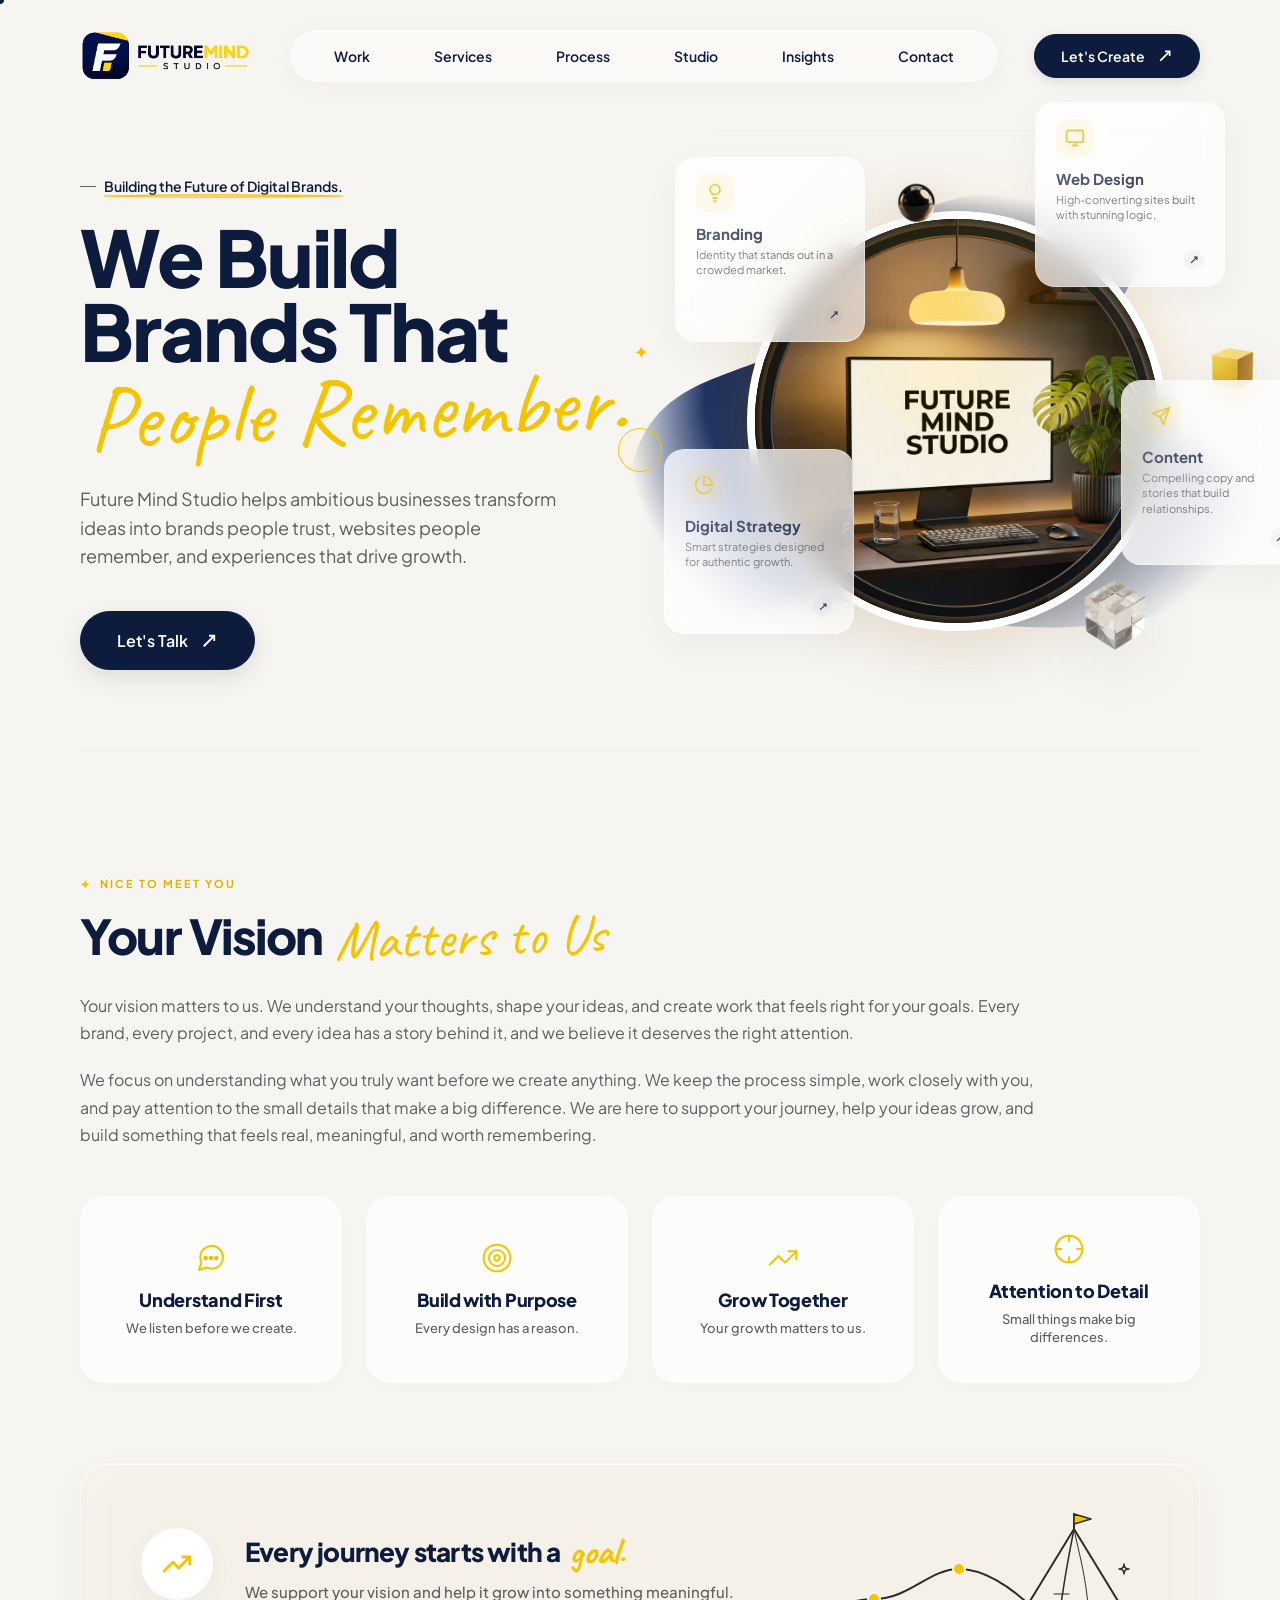
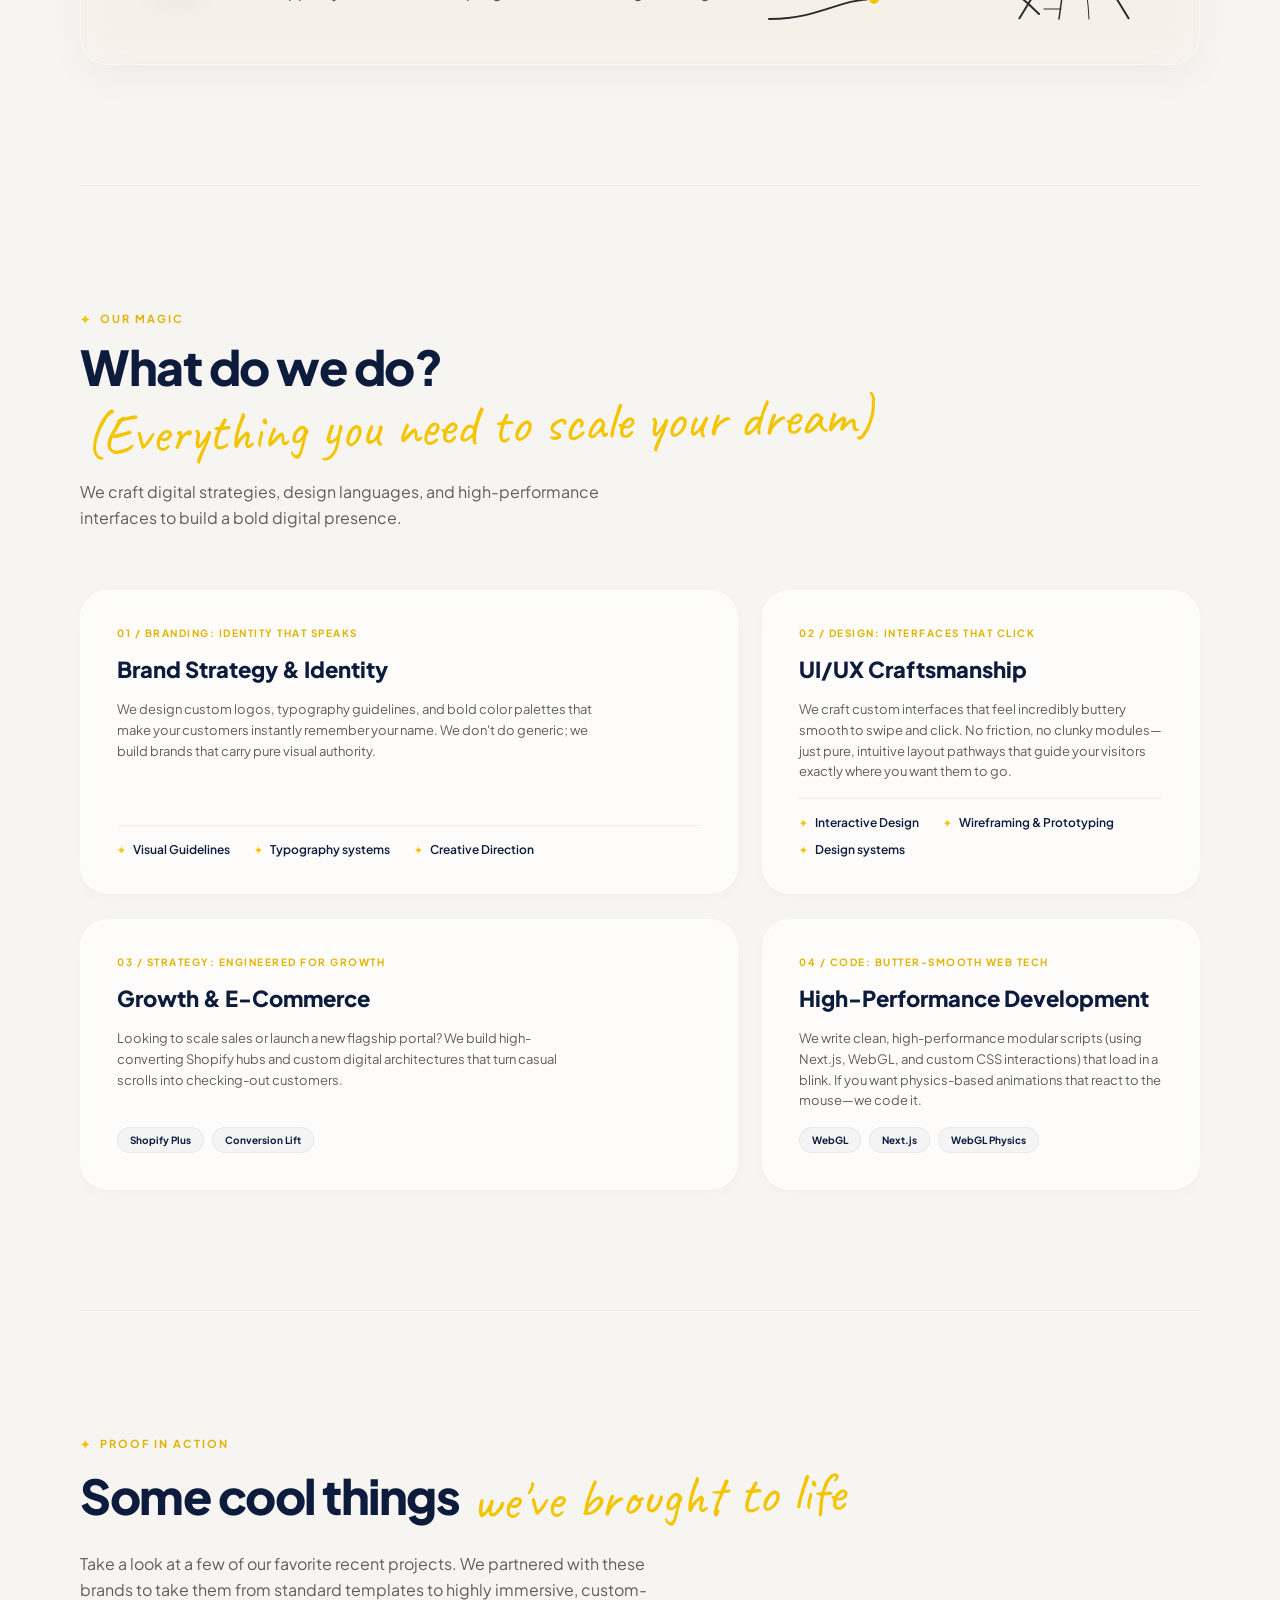
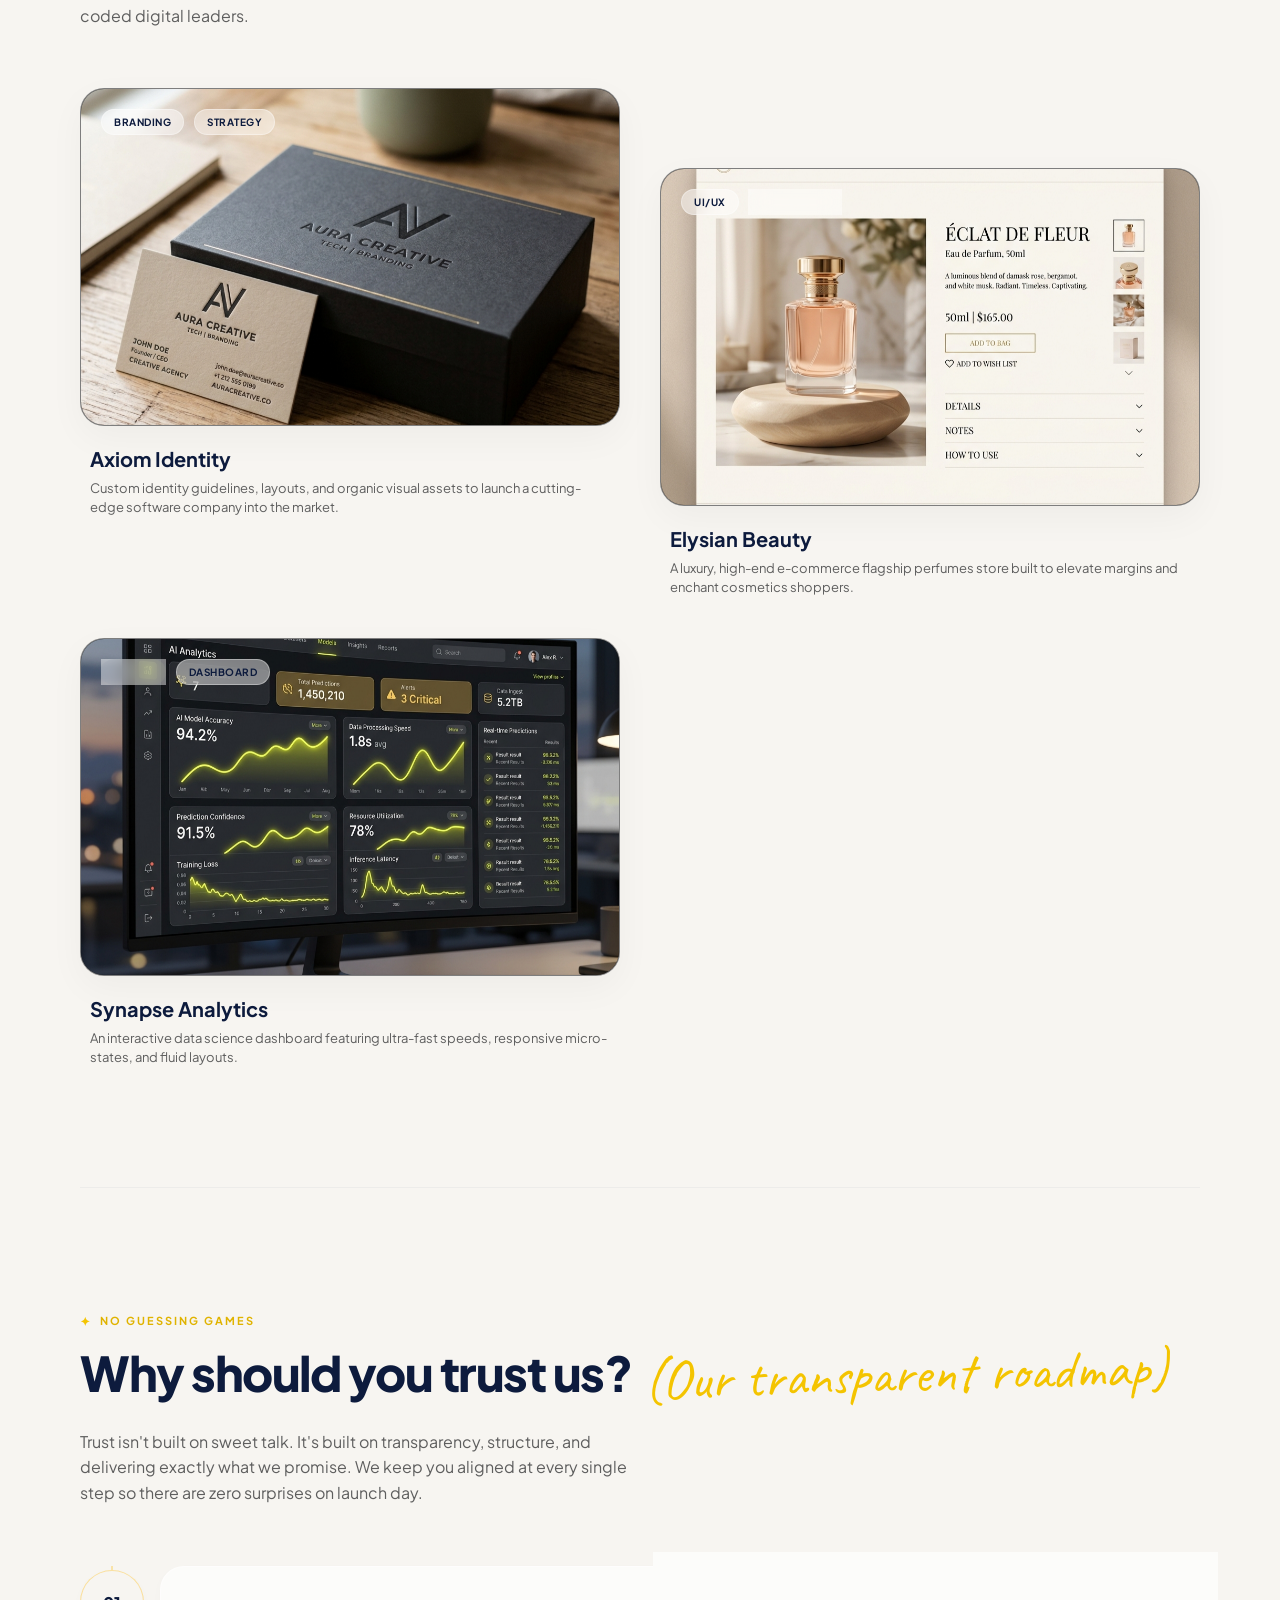
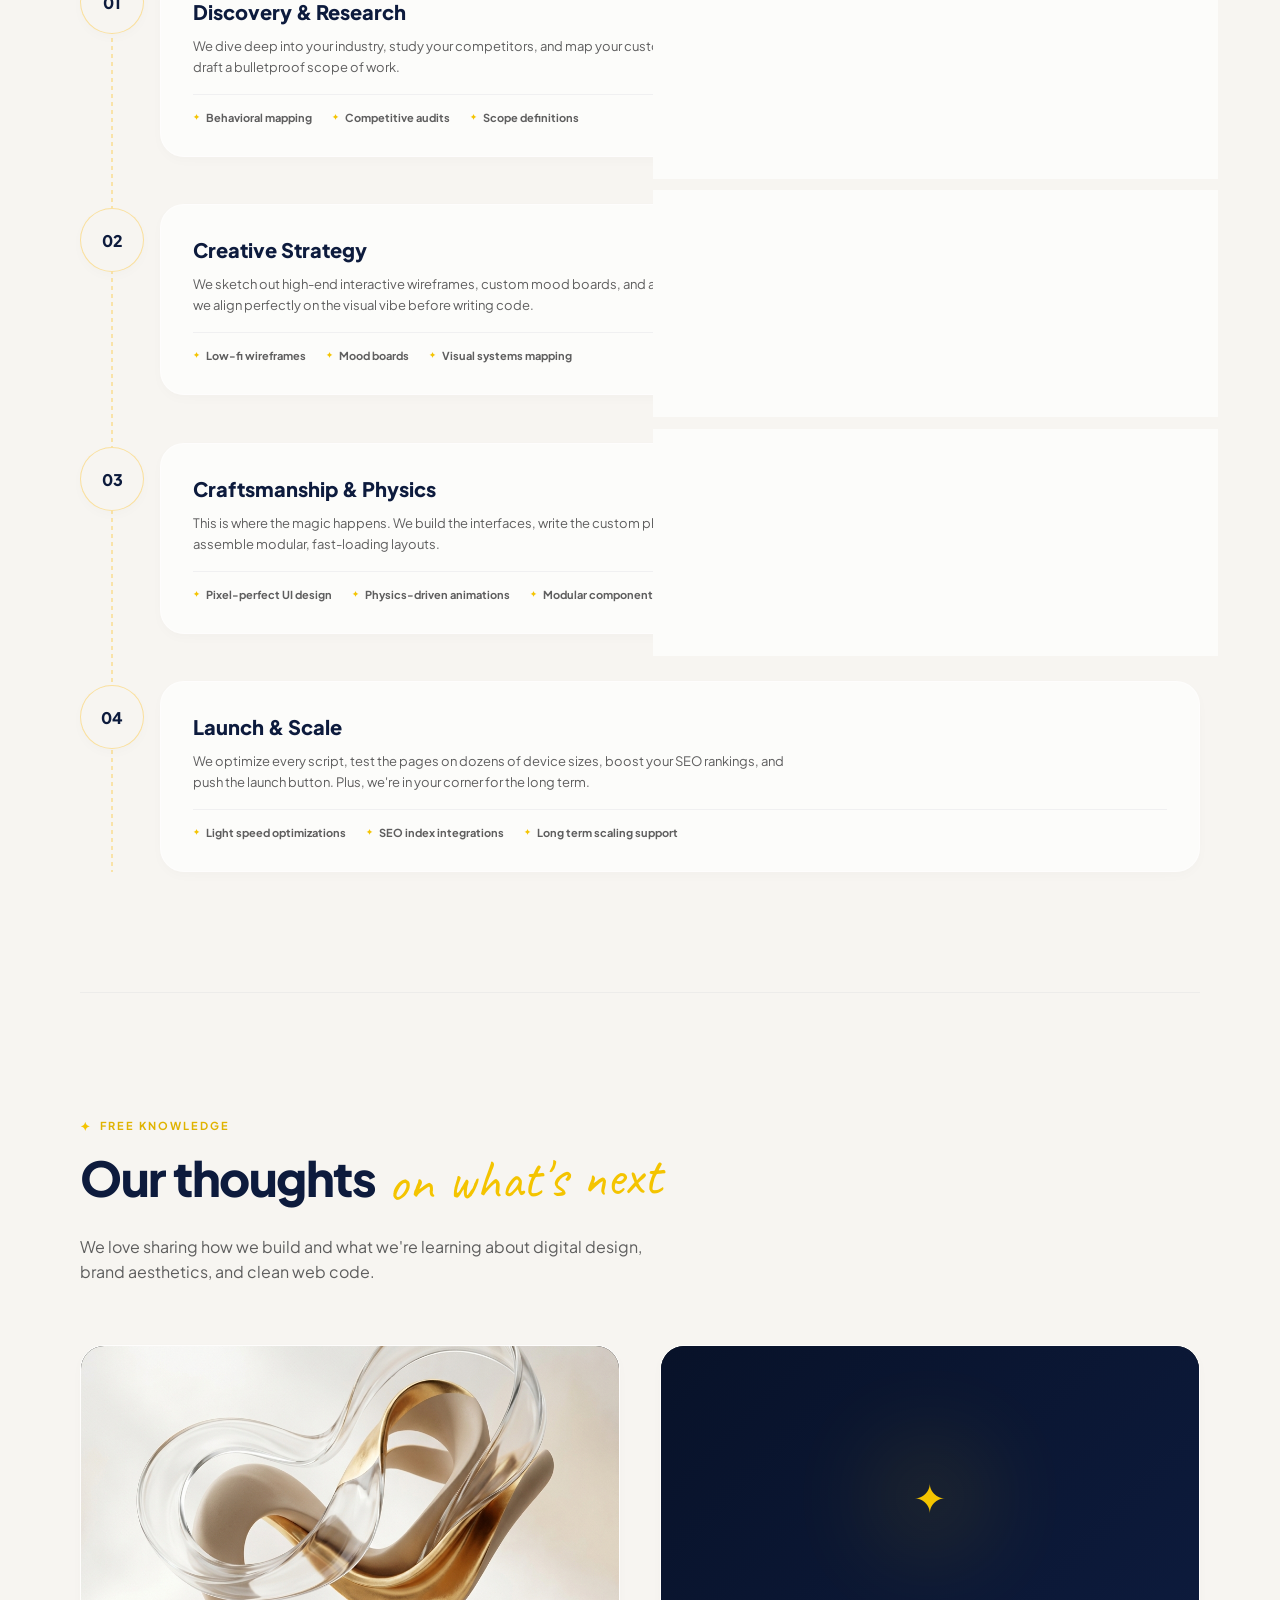
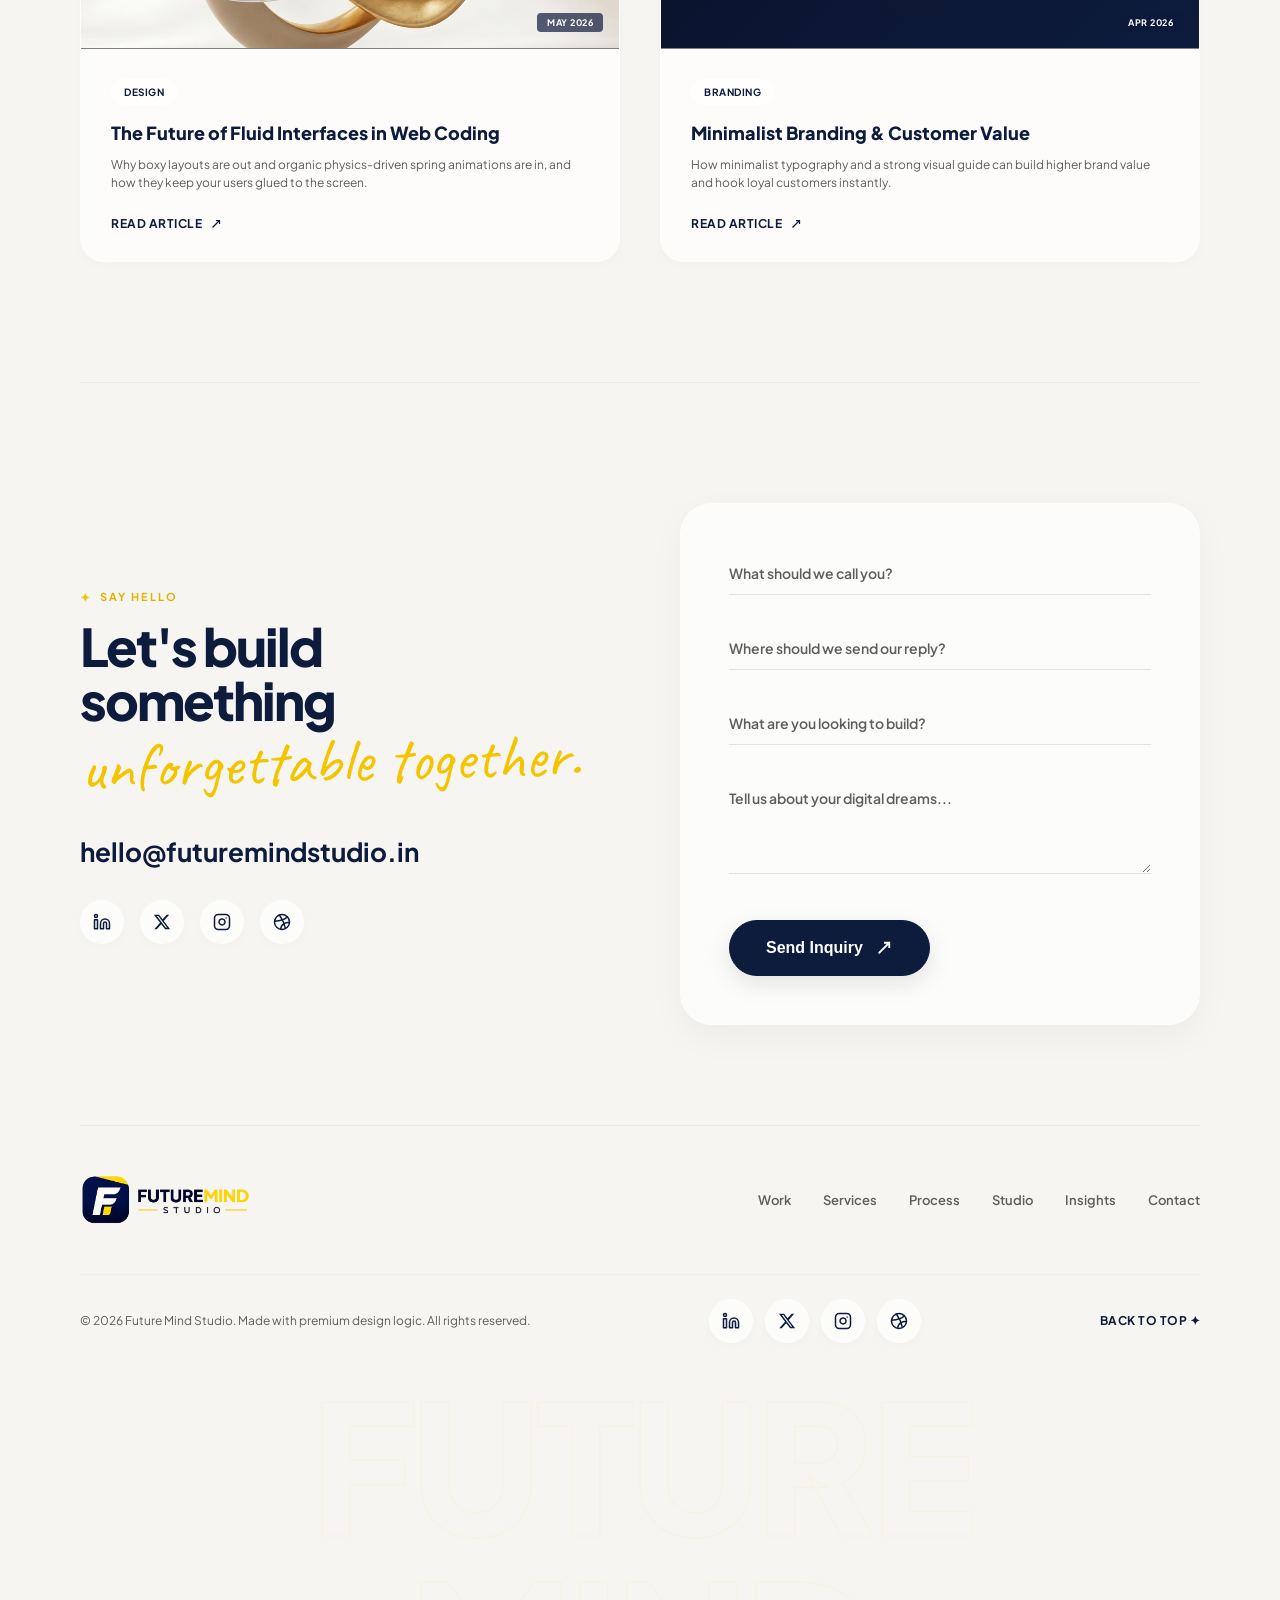
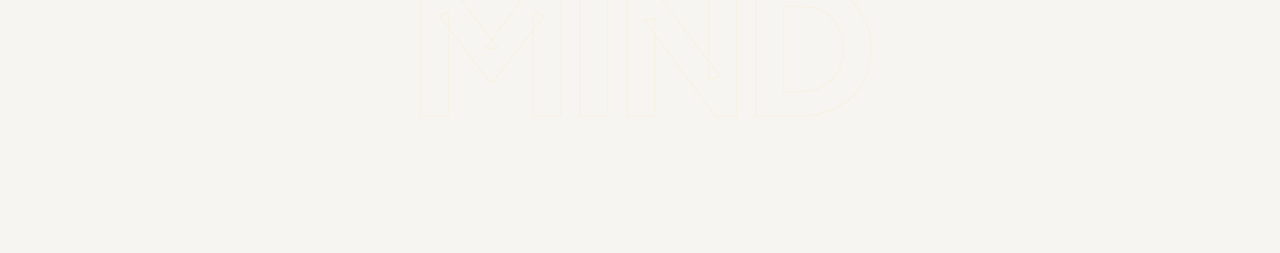
==== index.html @ b24fd7c4 "Initial Commit" ====
<!DOCTYPE html>
<html lang="en">
<head>
  <meta charset="UTF-8">
  <meta name="viewport" content="width=device-width, initial-scale=1.0">
  <title>Future Mind Studio | Creative Digital Agency</title>
  <meta name="description" content="We turn ideas into experiences. A premier creative studio crafting modern brands, immersive websites, and high-growth digital strategies that connect and engage.">
  <link rel="stylesheet" href="styles.css">
</head>
<body>

  <!-- Custom Tracking Cursor -->
  <div class="cursor-dot" id="cursorDot"></div>
  <div class="cursor-ring" id="cursorRing"></div>

  <div class="app-container">
    
    <!-- HEADER -->
    <header>
      <a href="#" class="logo" id="logoLink">
        <div class="logo-icon">
          <img src="assets/logo-rectangle.png" alt="Future Mind Studio Logo">
        </div>
      </a>
      <nav id="mainNav">
        <a href="#work" id="navWork">Work</a>
        <a href="#services" id="navServices">Services</a>
        <a href="#process" id="navProcess">Process</a>
        <a href="#studio" id="navStudio">Studio</a>
        <a href="#insights" id="navInsights">Insights</a>
        <a href="#contact" id="navContact">Contact</a>
      </nav>
      <a href="#contact" class="btn-header" id="btnLetCreate">
        Let's Create
        <svg viewBox="0 0 24 24"><line x1="5" y1="19" x2="19" y2="5"></line><polyline points="12 5 19 5 19 12"></polyline></svg>
      </a>
      <button class="mobile-menu-toggle" id="mobileMenuToggle" aria-label="Toggle Navigation Menu">
        <span></span>
        <span></span>
        <span></span>
      </button>
    </header>

    <!-- HERO SECTION -->
    <main class="hero">
      <!-- HERO LEFT: COPY -->
      <section class="hero-content">
        <div class="badge-creative"> <span>Building the Future of Digital Brands.</span></div>
        <h1 id="heroTitle">
        We Build   <br>
       Brands That <br>
          <span class="experiences" id="expText"> People Remember.
          </span>
        </h1>
        <p class="hero-description">
         Future Mind Studio helps ambitious businesses transform ideas into brands people trust, websites people remember, and experiences that drive growth.
        </p>
        <div class="hero-actions">
          <a href="#work" class="btn-primary" id="btnExploreWork">
            Let's Talk
            <svg viewBox="0 0 24 24"><line x1="5" y1="19" x2="19" y2="5"></line><polyline points="12 5 19 5 19 12"></polyline></svg>
          </a>
          <!-- <button class="watch-reel" id="btnWatchReel">
            <span class="play-button">
              <svg viewBox="0 0 24 24"><polygon points="5 3 19 12 5 21 5 3"></polygon></svg>
            </span>
            <span class="reel-info">
              <span class="reel-title">Watch Showreel</span>
              <span class="reel-duration">01:32 min</span>
            </span>
          </button> -->
        </div>
      </section>

      <!-- HERO RIGHT: INTERACTIVE SCENE -->
      <section class="hero-visual" id="interactiveScene">
        
        <!-- Paint swoosh backdrop -->
        <svg class="canvas-swoosh" viewBox="0 0 500 500" fill="none" xmlns="http://www.w3.org/2000/svg">
          <path d="M50 450 C 180 320, 250 480, 480 380 C 490 280, 320 280, 380 180 C 420 100, 220 80, 180 180 C 140 280, -20 180, 50 450 Z" 
                fill="url(#swooshGradient)" />
          <defs>
            <radialGradient id="swooshGradient" cx="0.5" cy="0.5" r="0.5" fx="0.3" fy="0.3">
              <stop offset="0%" stop-color="#0D1B3D" />
              <stop offset="60%" stop-color="#162a5c" />
              <stop offset="100%" stop-color="#1d3778" stop-opacity="0" />
            </radialGradient>
          </defs>
        </svg>

        <!-- Dotted elements and wire connections -->
        <svg style="position:absolute; width:100%; height:100%; pointer-events:none; z-index:2;" id="wireCanvas"></svg>

        <!-- Floating Matte Yellow 3D Cube -->
        <img src="assets/yellow_cube.png" class="floating-asset asset-yellow-cube" alt="Interactive 3D Yellow Cube">

        <!-- Floating Glossy Black Marble -->
        <img src="assets/black_marble.png" class="floating-asset asset-black-marble" alt="Floating Glass Sphere">

        <!-- Floating Refractive Glass Crystal Cube -->
        <img src="assets/glass_cube.png" class="floating-asset asset-glass-cube" alt="Refractive Crystal Glass Cube">

        <!-- Masked Desktop Portal -->
        <div class="portal-container" id="portalContainer">
          <div class="portal-inner">
            <img src="assets/studio_setup.png" class="portal-image" id="portalImg" alt="Creative Studio Desk Setup">
            <div class="portal-glow"></div>
          </div>
        </div>

        <!-- Four Floating Glassmorphic Cards -->
        
        <!-- BRANDING -->
        <div class="floating-card card-branding hover-draggable" id="cardBranding" style="left: -38.7892px;top: 26.3056px;">
          <div class="card-icon">
            <svg viewBox="0 0 24 24"><path d="M15 14c.2-1 .7-1.7 1.5-2.5 1-.9 1.5-2.2 1.5-3.5A6 6 0 0 0 6 8c0 1 .5 2.2 1.5 3.1.7.8 1.3 1.5 1.5 2.5h6z"></path><path d="M9 18h6"></path><path d="M10 22h4"></path></svg>
          </div>
          <h3>Branding</h3>
          <p>Identity that stands out in a crowded market.</p>
          <div class="card-arrow">
            <svg viewBox="0 0 24 24"><line x1="5" y1="19" x2="19" y2="5"></line><polyline points="12 5 19 5 19 12"></polyline></svg>
          </div>
        </div>

        <!-- WEB DESIGN -->
        <div class="floating-card card-webdesign hover-draggable" id="cardWebdesign" style="left: 321.437px;top: -28.5795px;">
          <div class="card-icon">
            <svg viewBox="0 0 24 24"><rect x="2" y="3" width="20" height="14" rx="2" ry="2"></rect><line x1="8" y1="21" x2="16" y2="21"></line><line x1="12" y1="17" x2="12" y2="21"></line></svg>
          </div>
          <h3>Web Design</h3>
          <p>High-converting sites built with stunning logic.</p>
          <div class="card-arrow">
            <svg viewBox="0 0 24 24"><line x1="5" y1="19" x2="19" y2="5"></line><polyline points="12 5 19 5 19 12"></polyline></svg>
          </div>
        </div>

        <!-- DIGITAL STRATEGY -->
        <div class="floating-card card-strategy hover-draggable" id="cardStrategy" style="left: -50px;top: 317.552px;">
          <div class="card-icon">
            <svg viewBox="0 0 24 24"><path d="M21.21 15.89A10 10 0 1 1 8 2.83"></path><path d="M22 12A10 10 0 0 0 12 2v10z"></path></svg>
          </div>
          <h3>Digital Strategy</h3>
          <p>Smart strategies designed for authentic growth.</p>
          <div class="card-arrow">
            <svg viewBox="0 0 24 24"><line x1="5" y1="19" x2="19" y2="5"></line><polyline points="12 5 19 5 19 12"></polyline></svg>
          </div>
        </div>

        <!-- CONTENT -->
        <div class="floating-card card-content hover-draggable" id="cardContent" style="left: 406.593px;top: 249.16px;">
          <div class="card-icon">
            <svg viewBox="0 0 24 24"><line x1="22" y1="2" x2="11" y2="13"></line><polygon points="22 2 15 22 11 13 2 9 22 2"></polygon></svg>
          </div>
          <h3>Content</h3>
          <p>Compelling copy and stories that build relationships.</p>
          <div class="card-arrow">
            <svg viewBox="0 0 24 24"><line x1="5" y1="19" x2="19" y2="5"></line><polyline points="12 5 19 5 19 12"></polyline></svg>
          </div>
        </div>



      </section>

    </main>

    <!-- SECTION 1: WHO WE ARE (Studio & Philosophy) -->
    <section class="studio-section" id="studio">
      <div class="section-badge" data-text="Nice to meet you">Nice to meet you</div>
      <h2 class="section-title">Your Vision <span>Matters to Us</span></h2>
           <!-- Left Content Section in separate section/container -->
      <div class="studio-copy-container">
        <div class="studio-copy-full">
          <p>Your vision matters to us. We understand your thoughts, shape your ideas, and create work that feels right for your goals. Every brand, every project, and every idea has a story behind it, and we believe it deserves the right attention.</p>
          <p>We focus on understanding what you truly want before we create anything. We keep the process simple, work closely with you, and pay attention to the small details that make a big difference. We are here to support your journey, help your ideas grow, and build something that feels real, meaningful, and worth remembering.</p>
        </div>
      </div>
      
      <!-- Card View Section in separate container -->
      <div class="studio-cards-container">
        <div class="studio-stats-grid">
          <!-- Pillar 1 -->
          <div class="studio-stat-badge pillar-card">
            <div class="pillar-icon">
              <svg viewBox="0 0 24 24" class="pillar-svg">
                <path d="M21 11.5a8.38 8.38 0 0 1-.9 3.8 8.5 8.5 0 0 1-7.6 4.7 8.38 8.38 0 0 1-3.8-.9L3 21l1.9-5.7a8.38 8.38 0 0 1-.9-3.8 8.5 8.5 0 0 1 4.7-7.6 8.38 8.38 0 0 1 3.8-.9h.5a8.48 8.48 0 0 1 8 8v.5z"></path>
                <circle cx="12" cy="12" r="1" fill="currentColor"></circle>
                <circle cx="8" cy="12" r="1" fill="currentColor"></circle>
                <circle cx="16" cy="12" r="1" fill="currentColor"></circle>
              </svg>
            </div>
            <h4 class="pillar-title">Understand First</h4>
            <p class="pillar-desc">We listen before we create.</p>
          </div>
          <!-- Pillar 2 -->
          <div class="studio-stat-badge pillar-card">
            <div class="pillar-icon">
              <svg viewBox="0 0 24 24" class="pillar-svg">
                <circle cx="12" cy="12" r="10"></circle>
                <circle cx="12" cy="12" r="6"></circle>
                <circle cx="12" cy="12" r="2"></circle>
              </svg>
            </div>
            <h4 class="pillar-title">Build with Purpose</h4>
            <p class="pillar-desc">Every design has a reason.</p>
          </div>
          <!-- Pillar 3 -->
          <div class="studio-stat-badge pillar-card">
            <div class="pillar-icon">
              <svg viewBox="0 0 24 24" class="pillar-svg">
                <polyline points="22 7 13.5 15.5 8.5 10.5 2 17"></polyline>
                <polyline points="16 7 22 7 22 13"></polyline>
              </svg>
            </div>
            <h4 class="pillar-title">Grow Together</h4>
            <p class="pillar-desc">Your growth matters to us.</p>
          </div>
          <!-- Pillar 4 -->
          <div class="studio-stat-badge pillar-card">
            <div class="pillar-icon">
              <svg viewBox="0 0 24 24" class="pillar-svg">
                <circle cx="12" cy="12" r="10"></circle>
                <line x1="22" y1="12" x2="18" y2="12"></line>
                <line x1="6" y1="12" x2="2" y2="12"></line>
                <line x1="12" y1="6" x2="12" y2="2"></line>
                <line x1="12" y1="22" x2="12" y2="18"></line>
              </svg>
            </div>
            <h4 class="pillar-title">Attention to Detail</h4>
            <p class="pillar-desc">Small things make big differences.</p>
          </div>
        </div>
      </div>

      <!-- Vision Journey Quote Banner -->
      <div class="journey-banner">
        <div class="journey-left">
          <div class="journey-icon-badge">
            <svg viewBox="0 0 24 24" class="arrow-svg">
              <path d="M23 6l-9.5 9.5-5-5L1 18" stroke="currentColor" stroke-width="2.5" stroke-linecap="round" stroke-linejoin="round" fill="none"/>
              <path d="M17 6h6v6" stroke="currentColor" stroke-width="2.5" stroke-linecap="round" stroke-linejoin="round" fill="none"/>
            </svg>
          </div>
          <div class="journey-copy-block">
            <h3>Every journey starts with a <span class="cursive-goal">goal.</span></h3>
            <p>We support your vision and help it grow into something meaningful.</p>
          </div>
        </div>
        
        <div class="journey-graphic">
          <svg viewBox="0 0 380 120" class="journey-svg">
            <!-- Wavy line path -->
            <path d="M 10 115 C 60 115, 80 95, 115 95 C 150 95, 170 65, 200 65 C 230 65, 260 90, 280 110" fill="none" stroke="#2c2c2c" stroke-width="2" stroke-linecap="round"/>
            
             <!-- Nodes along the path -->
            <circle cx="115" cy="95" r="6" fill="#F4C400" stroke="#f7f5f1" stroke-width="2" class="journey-node"/>
            <circle cx="200" cy="65" r="6" fill="#F4C400" stroke="#f7f5f1" stroke-width="2" class="journey-node"/>
            
            <!-- Mountain Sketch (Multiple hand-drawn lines for sketchy style) -->
            <!-- Main Peak Outline -->
            <path d="M 260 115 L 315 25 L 370 115" fill="none" stroke="#2c2c2c" stroke-width="2" stroke-linejoin="round"/>
            <!-- Shading / Ridge line -->
            <path d="M 315 25 C 310 50 305 75 300 115" fill="none" stroke="#2c2c2c" stroke-width="1.5" stroke-linecap="round"/>
            <path d="M 315 25 C 320 50 328 75 330 115" fill="none" stroke="#2c2c2c" stroke-width="1" stroke-linecap="round"/>
            <!-- Additional sketching lines -->
            <path d="M 295 90 L 310 90" fill="none" stroke="#2c2c2c" stroke-width="1" stroke-linecap="round"/>
            <path d="M 285 105 L 302 105" fill="none" stroke="#2c2c2c" stroke-width="1" stroke-linecap="round"/>
            
            <!-- Flagpole -->
            <line x1="315" y1="25" x2="315" y2="10" stroke="#2c2c2c" stroke-width="2" stroke-linecap="round"/>
            <!-- Yellow Flag -->
            <path d="M 315 10 L 332 15 L 315 20 Z" fill="#F4C400" stroke="#2c2c2c" stroke-width="1.5" stroke-linejoin="round"/>
            
            <!-- Sparkling Star -->
            <path d="M 360 65 Q 365 65 365 60 Q 365 65 370 65 Q 365 65 365 70 Q 365 65 360 65 Z" fill="none" stroke="#2c2c2c" stroke-width="1.5" stroke-linejoin="round" class="sparkle-star"/>
          </svg>
        </div>
      </div>
    </section>

    <!-- SECTION 2: WHAT WE DO (Capabilities Bento Grid) -->
    <section class="services-section" id="services">
      <div class="section-badge" data-text="Our Magic">Our Magic</div>
      <h2 class="section-title">What do we do? <span>(Everything you need to scale your dream)</span></h2>
      <p class="section-intro">We craft digital strategies, design languages, and high-performance interfaces to build a bold digital presence.</p>
      
      <div class="services-bento">
        <!-- Block 1: Branding -->
        <div class="bento-box bento-brand">
          <div class="bento-glow"></div>
          <div class="bento-meta">01 / Branding: Identity That Speaks</div>
          <h3>Brand Strategy & Identity</h3>
          <p>We design custom logos, typography guidelines, and bold color palettes that make your customers instantly remember your name. We don't do generic; we build brands that carry pure visual authority.</p>
          <ul class="bento-bullets">
            <li>Visual Guidelines</li>
            <li>Typography systems</li>
            <li>Creative Direction</li>
          </ul>
        </div>
        
        <!-- Block 2: UI/UX Craftsmanship -->
        <div class="bento-box bento-ui delay-1">
          <div class="bento-glow"></div>
          <div class="bento-meta">02 / Design: Interfaces That Click</div>
          <h3>UI/UX Craftsmanship</h3>
          <p>We craft custom interfaces that feel incredibly buttery smooth to swipe and click. No friction, no clunky modules—just pure, intuitive layout pathways that guide your visitors exactly where you want them to go.</p>
          <ul class="bento-bullets">
            <li>Interactive Design</li>
            <li>Wireframing & Prototyping</li>
            <li>Design systems</li>
          </ul>
        </div>
        
        <!-- Block 3: Growth -->
        <div class="bento-box bento-growth delay-2">
          <div class="bento-glow"></div>
          <div class="bento-meta">03 / Strategy: Engineered For Growth</div>
          <h3>Growth & E-Commerce</h3>
          <p>Looking to scale sales or launch a new flagship portal? We build high-converting Shopify hubs and custom digital architectures that turn casual scrolls into checking-out customers.</p>
          <div class="bento-badge-group">
            <span class="bento-badge">Shopify Plus</span>
            <span class="bento-badge">Conversion Lift</span>
          </div>
        </div>
        
        <!-- Block 4: Spatial Code -->
        <div class="bento-box bento-code delay-3">
          <div class="bento-glow"></div>
          <div class="bento-meta">04 / Code: Butter-Smooth Web Tech</div>
          <h3>High-Performance Development</h3>
          <p>We write clean, high-performance modular scripts (using Next.js, WebGL, and custom CSS interactions) that load in a blink. If you want physics-based animations that react to the mouse—we code it.</p>
          <div class="bento-badge-group">
            <span class="bento-badge">WebGL</span>
            <span class="bento-badge">Next.js</span>
            <span class="bento-badge">WebGL Physics</span>
          </div>
        </div>
      </div>
    </section>

    <!-- SELECTED WORK (Masonry Grid) -->
    <section class="work-section" id="work">
      <div class="section-badge" data-text="Proof in Action">Proof in Action</div>
      <h2 class="section-title">Some cool things <span>we've brought to life</span></h2>
      <p class="section-intro">Take a look at a few of our favorite recent projects. We partnered with these brands to take them from standard templates to highly immersive, custom-coded digital leaders.</p>
      
      <div class="work-grid">
        <!-- Brand identity masonry card (large) -->
        <article class="work-card card-wide" id="projectBrand">
          <div class="work-img-container">
            <img src="assets/project_brand.png" alt="Axiom Premium Tech Branding Showcase" class="work-img">
            <div class="work-tags">
              <span class="glass-tag">Branding</span>
              <span class="glass-tag">Strategy</span>
            </div>
          </div>
          <div class="work-info">
            <h3 class="work-title">Axiom Identity</h3>
            <p class="work-desc">Custom identity guidelines, layouts, and organic visual assets to launch a cutting-edge software company into the market.</p>
          </div>
        </article>

        <!-- E-commerce cosmetics masonry card (standard) -->
        <article class="work-card card-standard delay-1" id="projectWeb">
          <div class="work-img-container">
            <img src="assets/project_web.png" alt="Elysian Cosmetics Luxury E-Commerce Platform" class="work-img">
            <div class="work-tags">
              <span class="glass-tag">UI/UX</span>
              <span class="glass-tag">Web Design</span>
            </div>
          </div>
          <div class="work-info">
            <h3 class="work-title">Elysian Beauty</h3>
            <p class="work-desc">A luxury, high-end e-commerce flagship perfumes store built to elevate margins and enchant cosmetics shoppers.</p>
          </div>
        </article>

        <!-- Dashboard dashboard e-commerce masonry card (immersive wide) -->
        <article class="work-card card-wide delay-2" id="projectApp">
          <div class="work-img-container">
            <img src="assets/project_app.png" alt="Synapse Analytics Cutting Edge Dashboard UI" class="work-img">
            <div class="work-tags">
              <span class="glass-tag">WebGL</span>
              <span class="glass-tag">Dashboard</span>
            </div>
          </div>
          <div class="work-info">
            <h3 class="work-title">Synapse Analytics</h3>
            <p class="work-desc">An interactive data science dashboard featuring ultra-fast speeds, responsive micro-states, and fluid layouts.</p>
          </div>
        </article>
      </div>
    </section>

    <!-- SECTION 3: WHY TRUST US (Progressive Step Timeline) -->
    <section class="process-section" id="process">
      <div class="section-badge" data-text="No guessing games">No guessing games</div>
      <h2 class="section-title">Why should you trust us? <span>(Our transparent roadmap)</span></h2>
      <p class="section-intro">Trust isn't built on sweet talk. It's built on transparency, structure, and delivering exactly what we promise. We keep you aligned at every single step so there are zero surprises on launch day.</p>
      
      <div class="process-timeline">
        <div class="timeline-line"></div>
        
        <!-- Step 1 -->
        <div class="process-step" id="step1">
          <div class="step-marker">01</div>
          <div class="step-card">
            <h3>Discovery & Research</h3>
            <p>We dive deep into your industry, study your competitors, and map your customer behaviors so we can draft a bulletproof scope of work.</p>
            <ul class="step-bullets">
              <li>Behavioral mapping</li>
              <li>Competitive audits</li>
              <li>Scope definitions</li>
            </ul>
          </div>
        </div>

        <!-- Step 2 -->
        <div class="process-step" id="step2">
          <div class="step-marker">02</div>
          <div class="step-card">
            <h3>Creative Strategy</h3>
            <p>We sketch out high-end interactive wireframes, custom mood boards, and aesthetic styling ideas so we align perfectly on the visual vibe before writing code.</p>
            <ul class="step-bullets">
              <li>Low-fi wireframes</li>
              <li>Mood boards</li>
              <li>Visual systems mapping</li>
            </ul>
          </div>
        </div>

        <!-- Step 3 -->
        <div class="process-step" id="step3">
          <div class="step-marker">03</div>
          <div class="step-card">
            <h3>Craftsmanship & Physics</h3>
            <p>This is where the magic happens. We build the interfaces, write the custom physics-driven scripts, and assemble modular, fast-loading layouts.</p>
            <ul class="step-bullets">
              <li>Pixel-perfect UI design</li>
              <li>Physics-driven animations</li>
              <li>Modular component engineering</li>
            </ul>
          </div>
        </div>

        <!-- Step 4 -->
        <div class="process-step" id="step4">
          <div class="step-marker">04</div>
          <div class="step-card">
            <h3>Launch & Scale</h3>
            <p>We optimize every script, test the pages on dozens of device sizes, boost your SEO rankings, and push the launch button. Plus, we're in your corner for the long term.</p>
            <ul class="step-bullets">
              <li>Light speed optimizations</li>
              <li>SEO index integrations</li>
              <li>Long term scaling support</li>
            </ul>
          </div>
        </div>
      </div>
    </section>

    <!-- INSIGHTS SECTION (Leadership deck) -->
    <section class="insights-section" id="insights">
      <div class="section-badge" data-text="Free Knowledge">Free Knowledge</div>
      <h2 class="section-title">Our thoughts <span>on what's next</span></h2>
      <p class="section-intro">We love sharing how we build and what we're learning about digital design, brand aesthetics, and clean web code.</p>
      
      <div class="insights-grid">
        <!-- Post 1 -->
        <article class="insight-card">
          <div class="insight-img-container">
            <img src="assets/article_thumb.png" alt="Fluid Interfaces Abstract Graphic Illustration" class="insight-img">
            <span class="insight-date">May 2026</span>
          </div>
          <div class="insight-content">
            <span class="glass-tag insight-tag">Design</span>
            <h3>The Future of Fluid Interfaces in Web Coding</h3>
            <p>Why boxy layouts are out and organic physics-driven spring animations are in, and how they keep your users glued to the screen.</p>
            <a href="#" class="insight-link">
              Read Article
              <svg viewBox="0 0 24 24"><line x1="5" y1="19" x2="19" y2="5"></line><polyline points="12 5 19 5 19 12"></polyline></svg>
            </a>
          </div>
        </article>

        <!-- Post 2 -->
        <article class="insight-card delay-1">
          <div class="insight-img-container">
            <div class="insight-img-fallback">
              <div class="fallback-glow"></div>
              <span>✦</span>
            </div>
            <span class="insight-date">Apr 2026</span>
          </div>
          <div class="insight-content">
            <span class="glass-tag insight-tag">Branding</span>
            <h3>Minimalist Branding & Customer Value</h3>
            <p>How minimalist typography and a strong visual guide can build higher brand value and hook loyal customers instantly.</p>
            <a href="#" class="insight-link">
              Read Article
              <svg viewBox="0 0 24 24"><line x1="5" y1="19" x2="19" y2="5"></line><polyline points="12 5 19 5 19 12"></polyline></svg>
            </a>
          </div>
        </article>
      </div>
    </section>

    <!-- CONTACT SECTION -->
    <section class="contact-section" id="contact">
      <div class="contact-split">
        <!-- Left: Branding & details -->
        <div class="contact-details">
          <div class="section-badge" data-text="Say hello">Say hello</div>
          <h2>Let's build<br>something<br><span>unforgettable together.</span></h2>
          
          <div class="contact-info-list">
            <a href="mailto:hello@futuremindstudio.in" class="contact-email">hello@futuremindstudio.in</a>
            
            <!-- <div class="contact-locations">
              <h4>Locations</h4>
              <p>London — Tokyo — New York</p>
            </div> -->
            
            <div class="contact-socials">
              <a href="https://linkedin.com" target="_blank" aria-label="LinkedIn" class="social-icon">
                <svg viewBox="0 0 24 24" fill="none" stroke="currentColor" stroke-width="2" stroke-linecap="round" stroke-linejoin="round"><path d="M16 8a6 6 0 0 1 6 6v7h-4v-7a2 2 0 0 0-2-2 2 2 0 0 0-2 2v7h-4v-7a6 6 0 0 1 6-6z"></path><rect x="2" y="9" width="4" height="12"></rect><circle cx="4" cy="4" r="2"></circle></svg>
              </a>
              <a href="https://twitter.com" target="_blank" aria-label="Twitter X" class="social-icon social-x">
                <svg viewBox="0 0 24 24" fill="currentColor"><path d="M18.244 2.25h3.308l-7.227 8.26 8.502 11.24H16.17l-5.214-6.817L4.99 21.75H1.68l7.73-8.835L1.254 2.25H8.08l4.713 6.231zm-1.161 17.52h1.833L7.084 4.126H5.117z"></path></svg>
              </a>
              <a href="https://instagram.com" target="_blank" aria-label="Instagram" class="social-icon">
                <svg viewBox="0 0 24 24" fill="none" stroke="currentColor" stroke-width="2" stroke-linecap="round" stroke-linejoin="round"><rect x="2" y="2" width="20" height="20" rx="5" ry="5"></rect><path d="M16 11.37A4 4 0 1 1 12.63 8 4 4 0 0 1 16 11.37z"></path><line x1="17.5" y1="6.5" x2="17.51" y2="6.5"></line></svg>
              </a>
              <a href="https://dribbble.com" target="_blank" aria-label="Dribbble" class="social-icon">
                <svg viewBox="0 0 24 24" fill="none" stroke="currentColor" stroke-width="2" stroke-linecap="round" stroke-linejoin="round"><circle cx="12" cy="12" r="10"></circle><path d="M8.56 2.75c4.37 6.03 6.02 9.42 8.03 17.72m2.54-15.38c-3.72 4.35-8.94 5.66-16.88 5.85m19.5 1.9c-3.5-.49-11.05 1-11.6 8.56"></path></svg>
              </a>
            </div>
          </div>
        </div>

        <!-- Right: Premium Form -->
        <div class="contact-form-container">
          <form class="contact-form" id="contactForm" onsubmit="event.preventDefault(); alert('Creative Inquiry Received!\nOur studio directors will contact you in under 12 hours.'); this.reset();">
            <div class="form-group">
              <input type="text" id="formName" required placeholder=" ">
              <label for="formName">What should we call you?</label>
              <span class="form-underline"></span>
            </div>
            
            <div class="form-group">
              <input type="email" id="formEmail" required placeholder=" ">
              <label for="formEmail">Where should we send our reply?</label>
              <span class="form-underline"></span>
            </div>

            <div class="form-group">
              <input type="text" id="formService" placeholder=" ">
              <label for="formService">What are you looking to build?</label>
              <span class="form-underline"></span>
            </div>

            <div class="form-group">
              <textarea id="formMessage" required rows="4" placeholder=" "></textarea>
              <label for="formMessage">Tell us about your digital dreams...</label>
              <span class="form-underline"></span>
            </div>

            <button type="submit" class="btn-primary form-submit" id="btnSubmitInquiry">
              Send Inquiry
              <svg viewBox="0 0 24 24"><line x1="5" y1="19" x2="19" y2="5"></line><polyline points="12 5 19 5 19 12"></polyline></svg>
            </button>
          </form>
        </div>
      </div>
      
      <!-- Footer details -->
      <footer class="footer-details">
        <div class="footer-top">
          <div class="logo">
            <div class="logo-icon">
              <img src="assets/logo-rectangle.png" alt="Future Mind Studio Logo">
            </div>
          </div>
          <div class="footer-links">
            <a href="#work">Work</a>
            <a href="#services">Services</a>
            <a href="#process">Process</a>
            <a href="#studio">Studio</a>
            <a href="#insights">Insights</a>
            <a href="#contact">Contact</a>
          </div>
        </div>
        
        <div class="footer-bottom">
          <p class="copyright">&copy; 2026 Future Mind Studio. Made with premium design logic. All rights reserved.</p>
          <div class="footer-socials">
            <a href="https://linkedin.com" target="_blank" aria-label="LinkedIn" class="social-icon">
              <svg viewBox="0 0 24 24" fill="none" stroke="currentColor" stroke-width="2" stroke-linecap="round" stroke-linejoin="round"><path d="M16 8a6 6 0 0 1 6 6v7h-4v-7a2 2 0 0 0-2-2 2 2 0 0 0-2 2v7h-4v-7a6 6 0 0 1 6-6z"></path><rect x="2" y="9" width="4" height="12"></rect><circle cx="4" cy="4" r="2"></circle></svg>
            </a>
            <a href="https://twitter.com" target="_blank" aria-label="Twitter X" class="social-icon social-x">
              <svg viewBox="0 0 24 24" fill="currentColor"><path d="M18.244 2.25h3.308l-7.227 8.26 8.502 11.24H16.17l-5.214-6.817L4.99 21.75H1.68l7.73-8.835L1.254 2.25H8.08l4.713 6.231zm-1.161 17.52h1.833L7.084 4.126H5.117z"></path></svg>
            </a>
            <a href="https://instagram.com" target="_blank" aria-label="Instagram" class="social-icon">
              <svg viewBox="0 0 24 24" fill="none" stroke="currentColor" stroke-width="2" stroke-linecap="round" stroke-linejoin="round"><rect x="2" y="2" width="20" height="20" rx="5" ry="5"></rect><path d="M16 11.37A4 4 0 1 1 12.63 8 4 4 0 0 1 16 11.37z"></path><line x1="17.5" y1="6.5" x2="17.51" y2="6.5"></line></svg>
            </a>
            <a href="https://dribbble.com" target="_blank" aria-label="Dribbble" class="social-icon">
              <svg viewBox="0 0 24 24" fill="none" stroke="currentColor" stroke-width="2" stroke-linecap="round" stroke-linejoin="round"><circle cx="12" cy="12" r="10"></circle><path d="M8.56 2.75c4.37 6.03 6.02 9.42 8.03 17.72m2.54-15.38c-3.72 4.35-8.94 5.66-16.88 5.85m19.5 1.9c-3.5-.49-11.05 1-11.6 8.56"></path></svg>
            </a>
          </div>
          <a href="#" class="btn-back-top" onclick="window.scrollTo({top: 0, behavior: 'smooth'}); return false;">
            Back to top ✦
          </a>
        </div>
        
        <!-- Giant outline text background -->
        <div class="footer-outline-text">FUTURE MIND</div>
      </footer>
    </section>

  </div>

  <!-- MOBILE NAV OVERLAY -->
  <div class="mobile-menu-overlay" id="mobileMenuOverlay">
    <button class="mobile-menu-close" id="mobileMenuClose" aria-label="Close mobile menu">
      <svg viewBox="0 0 24 24" fill="none"><line x1="18" y1="6" x2="6" y2="18"></line><line x1="6" y1="6" x2="18" y2="18"></line></svg>
    </button>
    <nav class="mobile-nav-links">
      <a href="#work" class="mobile-nav-link">Work</a>
      <a href="#services" class="mobile-nav-link">Services</a>
      <a href="#process" class="mobile-nav-link">Process</a>
      <a href="#studio" class="mobile-nav-link">Studio</a>
      <a href="#insights" class="mobile-nav-link">Insights</a>
      <a href="#contact" class="mobile-nav-link">Contact</a>
    </nav>
    <a href="#contact" class="btn-primary mobile-menu-cta" id="mobileLetCreate">
      Let's Create
      <svg viewBox="0 0 24 24"><line x1="5" y1="19" x2="19" y2="5"></line><polyline points="12 5 19 5 19 12"></polyline></svg>
    </a>
    <div class="mobile-socials">
      <a href="https://linkedin.com" target="_blank" aria-label="LinkedIn" class="social-icon">
        <svg viewBox="0 0 24 24" fill="none" stroke="currentColor" stroke-width="2" stroke-linecap="round" stroke-linejoin="round"><path d="M16 8a6 6 0 0 1 6 6v7h-4v-7a2 2 0 0 0-2-2 2 2 0 0 0-2 2v7h-4v-7a6 6 0 0 1 6-6z"></path><rect x="2" y="9" width="4" height="12"></rect><circle cx="4" cy="4" r="2"></circle></svg>
      </a>
      <a href="https://twitter.com" target="_blank" aria-label="Twitter X" class="social-icon social-x">
        <svg viewBox="0 0 24 24" fill="currentColor"><path d="M18.244 2.25h3.308l-7.227 8.26 8.502 11.24H16.17l-5.214-6.817L4.99 21.75H1.68l7.73-8.835L1.254 2.25H8.08l4.713 6.231zm-1.161 17.52h1.833L7.084 4.126H5.117z"></path></svg>
      </a>
      <a href="https://instagram.com" target="_blank" aria-label="Instagram" class="social-icon">
        <svg viewBox="0 0 24 24" fill="none" stroke="currentColor" stroke-width="2" stroke-linecap="round" stroke-linejoin="round"><rect x="2" y="2" width="20" height="20" rx="5" ry="5"></rect><path d="M16 11.37A4 4 0 1 1 12.63 8 4 4 0 0 1 16 11.37z"></path><line x1="17.5" y1="6.5" x2="17.51" y2="6.5"></line></svg>
      </a>
      <a href="https://dribbble.com" target="_blank" aria-label="Dribbble" class="social-icon">
        <svg viewBox="0 0 24 24" fill="none" stroke="currentColor" stroke-width="2" stroke-linecap="round" stroke-linejoin="round"><circle cx="12" cy="12" r="10"></circle><path d="M8.56 2.75c4.37 6.03 6.02 9.42 8.03 17.72m2.54-15.38c-3.72 4.35-8.94 5.66-16.88 5.85m19.5 1.9c-3.5-.49-11.05 1-11.6 8.56"></path></svg>
      </a>
    </div>
  </div>

  <!-- OVERLAY MODAL: DRAG & CLICK SERVICE EXPLORER -->
  <div class="explore-overlay" id="exploreOverlay">
    <div class="overlay-card">
      <button class="overlay-close" id="btnOverlayClose" aria-label="Close search overlay">
        <svg viewBox="0 0 24 24" fill="none"><line x1="18" y1="6" x2="6" y2="18"></line><line x1="6" y1="6" x2="18" y2="18"></line></svg>
      </button>
      <h2>What are you<br>looking to build?</h2>
      <p>Tell us about your digital dreams or click an option below to kickstart your creative journey with Future Mind Studio.</p>
      
      <div class="search-container">
        <input type="text" id="overlaySearchInput" placeholder="Describe your project (e.g. E-commerce app, Branding)...">
        <button class="btn-search" id="btnOverlaySearch">Go</button>
      </div>

      <div class="tag-title">Suggested Inquiries</div>
      <div class="tags-group">
        <button class="tag-btn" id="tagWebsites">Stunning UI/UX Web</button>
        <button class="tag-btn" id="tagBrand">Brand Design</button>
        <button class="tag-btn" id="tagMarketing">E-Commerce Growth</button>
        <button class="tag-btn" id="tagMobile">Custom Web Apps</button>
        <button class="tag-btn" id="tagSEO">SEO Optimization</button>
      </div>
    </div>
  </div>

  <!-- SHOWREEL LIGHTBOX MODAL -->
  <div class="reel-overlay" id="reelOverlay">
    <div class="reel-wrapper">
      <button class="overlay-close" id="btnReelClose" style="top:15px; right:15px; background:rgba(255,255,255,0.1); border:1px solid rgba(255,255,255,0.2);" aria-label="Close showreel video">
        <svg viewBox="0 0 24 24" fill="none" style="stroke:#fff;"><line x1="18" y1="6" x2="6" y2="18"></line><line x1="6" y1="6" x2="18" y2="18"></line></svg>
      </button>
      <!-- HTML5 Video / iframe placeholder -->
      <video id="reelVideo" controls preload="auto" loop muted>
        <!-- Pure CSS graphic loop visual / aesthetic placeholder -->
        <source src="" type="video/mp4">
        Your browser does not support high-end HTML5 video loops.
      </video>
      <div style="position: absolute; inset: 0; background: linear-gradient(135deg, #0D1B3D 0%, #060d1f 100%); display: flex; flex-direction: column; align-items: center; justify-content: center; z-index: -1;" id="reelVideoPlaceholder">
        <div style="width: 80px; height: 80px; border-radius: 50%; border: 3px solid var(--accent-gold); display: flex; align-items: center; justify-content: center; margin-bottom: 24px; animation: pulseGlow 2s infinite ease-in-out;">
          <svg viewBox="0 0 24 24" style="width: 32px; height: 32px; fill: var(--accent-gold);"><polygon points="5 3 19 12 5 21 5 3"></polygon></svg>
        </div>
        <h3 style="color:#fff; font-size: 24px; font-weight: 800; margin-bottom: 8px;">FUTURE MIND STUDIO REEL</h3>
        <p style="color:rgba(255,255,255,0.5); font-size:14px;">Immersive Creative Journeys & Case Studies 2026</p>
      </div>
    </div>
  </div>

  <script src="script.js"></script>
</body>
</html>
---- styles.css ----
@import url('https://fonts.googleapis.com/css2?family=Plus+Jakarta+Sans:wght@300;400;500;600;700;800&family=Caveat:wght@600;700&family=Playpen+Sans:wght@600&display=swap');

/* --- DESIGN SYSTEM --- */
:root {
  --font-main: 'Plus Jakarta Sans', sans-serif;
  --font-cursive: 'Caveat', cursive;

  --bg-color: #f7f5f1;
  --text-dark: #0D1B3D;
  --text-muted: #5e5e5e;
  --accent-gold: #F4C400;
  --accent-orange: #E0B300;
  --card-border: rgba(255, 255, 255, 0.45);

  --glass-bg: rgba(255, 255, 255, 0.65);
  --glass-blur: blur(14px) saturate(140%);
  --shadow-sm: 0 4px 12px rgba(0, 0, 0, 0.02);
  --shadow-md: 0 12px 36px rgba(0, 0, 0, 0.04);
  --shadow-lg: 0 24px 64px rgba(0, 0, 0, 0.08);
  --transition-smooth: all 0.4s cubic-bezier(0.25, 1, 0.5, 1);
  --transition-spring: all 0.5s cubic-bezier(0.175, 0.885, 0.32, 1.275);
}

.brand-future {
  color: var(--text-dark);
}

.brand-mind {
  color: var(--accent-gold);
}

/* --- RESET & BASIC STYLING --- */
* {
  margin: 0;
  padding: 0;
  box-sizing: border-box;
  user-select: none;
  -webkit-user-drag: none;
}

body {
  font-family: var(--font-main);
  background-color: var(--bg-color);
  color: var(--text-dark);
  overflow-x: hidden;
  min-height: 100vh;
  position: relative;
  scroll-behavior: smooth;
  cursor: none;
  /* Hide default cursor to enable custom cursor */
}

a,
button {
  cursor: none;
}

/* --- CUSTOM CURSOR --- */
.cursor-dot {
  width: 8px;
  height: 8px;
  background-color: var(--text-dark);
  position: fixed;
  top: 0;
  left: 0;
  pointer-events: none;
  z-index: 10000;
  border-radius: 50%;
  transform: translate(-50%, -50%);
  transition: width 0.2s, height 0.2s, background-color 0.2s;
}

.cursor-ring {
  width: 44px;
  height: 44px;
  border: 1.5px solid var(--accent-gold);
  background-color: rgba(244, 196, 0, 0.04); /* subtle yellow liquid glow */
  position: fixed;
  top: 0;
  left: 0;
  border-radius: 50%;
  pointer-events: none;
  z-index: 9999;
  transform: translate(-50%, -50%);
  animation: morphLiquid 6s ease-in-out infinite alternate;
  transition: width 0.3s cubic-bezier(0.25, 1, 0.5, 1),
    height 0.3s cubic-bezier(0.25, 1, 0.5, 1),
    border-radius 0.3s cubic-bezier(0.25, 1, 0.5, 1),
    border-color 0.3s,
    background-color 0.3s;
  will-change: transform;
}

@keyframes morphLiquid {
  0% {
    border-radius: 42% 58% 70% 30% / 45% 45% 55% 55%;
    transform: translate(-50%, -50%) rotate(0deg);
  }
  33% {
    border-radius: 70% 30% 52% 48% / 60% 40% 60% 40%;
    transform: translate(-50%, -50%) rotate(120deg);
  }
  66% {
    border-radius: 52% 48% 35% 65% / 40% 65% 35% 60%;
    transform: translate(-50%, -50%) rotate(240deg);
  }
  100% {
    border-radius: 42% 58% 70% 30% / 45% 45% 55% 55%;
    transform: translate(-50%, -50%) rotate(360deg);
  }
}

/* Cursor Interactive States */
body.hover-clickable .cursor-ring {
  width: 58px;
  height: 58px;
  border-color: var(--accent-gold);
  background-color: rgba(244, 196, 0, 0.22); /* richer liquid drop */
  animation: morphLiquid 2s ease-in-out infinite alternate; /* morphs faster */
}

body.hover-clickable .cursor-dot {
  width: 10px;
  height: 10px;
  background-color: var(--text-dark);
}

body.hover-draggable .cursor-ring {
  width: 80px;
  height: 80px;
  border-color: var(--accent-gold);
  background-color: rgba(244, 196, 0, 0.12);
  animation: morphLiquid 3.5s ease-in-out infinite alternate;
}

body.hover-draggable::after {
  content: 'DRAG';
  position: fixed;
  font-size: 10px;
  font-weight: 700;
  color: var(--text-dark);
  letter-spacing: 1px;
  pointer-events: none;
  z-index: 10001;
  top: calc(var(--mouse-y) + 20px);
  left: calc(var(--mouse-x) + 20px);
  display: none;
}

body.hover-draggable .cursor-dot {
  width: 12px;
  height: 12px;
  background-color: var(--accent-gold);
}

/* Disable morphing animation when magnetically snapped to a component */
body.hover-magnetic .cursor-ring {
  animation: none !important;
  background-color: rgba(244, 196, 0, 0.08);
}

/* --- STRUCTURAL LAYOUT --- */
.app-container {
  width: 100%;
  max-width: 1440px;
  margin: 0 auto;
  padding: 0 80px;
  position: relative;
  min-height: 100vh;
  display: flex;
  flex-direction: column;
  justify-content: space-between;
  overflow: hidden;
}

/* --- HEADER / NAVIGATION --- */
header {
  display: flex;
  justify-content: space-between;
  align-items: center;
  padding: 30px 80px;
  z-index: 9999;
  position: fixed;
  top: 0;
  left: 50%;
  transform: translateX(-50%);
  width: 100%;
  max-width: 1440px;
  transition: padding 0.3s ease, background 0.3s ease, border-color 0.3s ease, box-shadow 0.3s ease, backdrop-filter 0.3s ease;
  border-bottom: 1px solid transparent;
}

header.scrolled {
  padding: 15px 80px;
  background: rgba(247, 245, 241, 0.75);
  backdrop-filter: blur(20px) saturate(160%);
  -webkit-backdrop-filter: blur(20px) saturate(160%);
  border-bottom: 1px solid rgba(13, 27, 61, 0.05);
  box-shadow:
    0 4px 30px rgba(0, 0, 0, 0.02),
    0 1px 0 rgba(255, 255, 255, 0.6) inset;
}

.logo {
  display: flex;
  align-items: center;
  gap: 12px;
  text-decoration: none;
}

.logo-icon {
  height: 52px;
  width: auto;
  max-width: 240px;
  position: relative;
  display: flex;
  align-items: center;
  justify-content: center;
  transition: var(--transition-smooth);
}

/* Shrink in scrolled header */
header.scrolled .logo-icon {
  height: 42px;
}

.logo-icon img {
  height: 100%;
  width: auto;
  object-fit: contain;
}

/* Responsive Adaptive Sizing */
@media (max-width: 768px) {
  .logo-icon {
    height: 44px;
  }
  header.scrolled .logo-icon {
    height: 36px;
  }
}

@media (max-width: 480px) {
  .logo-icon {
    height: 36px;
  }
  header.scrolled .logo-icon {
    height: 30px;
  }
}

.logo-text {
  font-size: 18px;
  font-weight: 800;
  letter-spacing: -0.5px;
  line-height: 1.1;
  color: var(--text-dark);
}

.logo-text span {
  display: block;
  font-size: 12px;
  font-weight: 500;
  letter-spacing: 1px;
  color: var(--text-muted);
  text-transform: uppercase;
}

nav {
  display: flex;
  gap: 36px;
  background: rgba(255, 255, 255, 0.45);
  padding: 10px 28px;
  border-radius: 100px;
  border: 1px solid rgba(255, 255, 255, 0.5);
  backdrop-filter: blur(20px) saturate(160%);
  -webkit-backdrop-filter: blur(20px) saturate(160%);
  box-shadow:
    0 4px 30px rgba(0, 0, 0, 0.03),
    inset 0 1px 1px rgba(255, 255, 255, 0.8),
    0 0 20px rgba(255, 184, 0, 0.02);
  transition: var(--transition-smooth);
}

nav:hover {
  border-color: rgba(255, 184, 0, 0.25);
  box-shadow:
    0 8px 32px rgba(0, 0, 0, 0.05),
    inset 0 1px 1px rgba(255, 255, 255, 0.9),
    0 0 30px rgba(255, 184, 0, 0.08);
}

nav a {
  text-decoration: none;
  color: var(--text-dark);
  font-size: 14px;
  font-weight: 600;
  position: relative;
  padding: 6px 14px;
  border-radius: 50px;
  transition: var(--transition-smooth);
}

nav a::after {
  content: '';
  position: absolute;
  bottom: -2px;
  left: 50%;
  width: 0;
  height: 2px;
  background: linear-gradient(90deg, var(--accent-gold), var(--accent-orange));
  box-shadow: 0 0 8px var(--accent-gold);
  border-radius: 2px;
  transition: width 0.3s cubic-bezier(0.25, 1, 0.5, 1), left 0.3s cubic-bezier(0.25, 1, 0.5, 1);
}

nav a:hover {
  color: var(--text-dark);
  text-shadow: 0 0 8px rgba(255, 184, 0, 0.6);
  background: rgba(255, 255, 255, 0.35);
  box-shadow:
    0 2px 10px rgba(255, 184, 0, 0.08),
    inset 0 1px 0 rgba(255, 255, 255, 0.4);
}

nav a:hover::after {
  width: 70%;
  left: 15%;
}

.btn-header {
  display: flex;
  align-items: center;
  gap: 12px;
  background: var(--text-dark);
  color: #fff;
  text-decoration: none;
  padding: 12px 26px;
  border-radius: 100px;
  font-size: 14px;
  font-weight: 600;
  transition: var(--transition-smooth);
  box-shadow: 0 4px 14px rgba(0, 0, 0, 0.1);
  border: 1.5px solid var(--text-dark);
}

.btn-header svg {
  width: 16px;
  height: 16px;
  fill: none;
  stroke: currentColor;
  stroke-width: 2.5;
  transition: transform 0.3s cubic-bezier(0.175, 0.885, 0.32, 1.275);
}

.btn-header:hover {
  background: transparent;
  color: var(--text-dark);
  transform: translateY(-2px);
  box-shadow: 0 6px 20px rgba(0, 0, 0, 0.08);
}

.btn-header:hover svg {
  transform: rotate(45deg);
}

/* --- HERO SECTION --- */
.hero {
  display: grid;
  grid-template-columns: 1.1fr 0.9fr;
  align-items: center;
  gap: 40px;
  padding: 130px 0 40px 0;
  /* Add top padding to account for fixed header */
  flex: 1;
  position: relative;
}

/* HERO LEFT CONTENT */
.hero-content {
  z-index: 10;
}

.badge-creative {
  display: inline-flex;
  align-items: center;
  gap: 8px;
  font-size: 14px;
  font-weight: 600;
  color: var(--text-muted);
  margin-bottom: 24px;
  position: relative;
}

.badge-creative::before {
  content: '';
  width: 16px;
  height: 1px;
  background-color: var(--text-muted);
  display: inline-block;
}

.badge-creative span {
  color: var(--text-dark);
  position: relative;
}

.badge-creative span::after {
  content: '';
  position: absolute;
  bottom: -4px;
  left: 0;
  width: 100%;
  height: 6px;
  background-image: url("data:image/svg+xml,%3Csvg xmlns='http://www.w3.org/2000/svg' viewBox='0 0 100 10' preserveAspectRatio='none'%3E%3Cpath d='M0,5 Q50,9 100,5 Q50,1 0,5' fill='none' stroke='%23ffb800' stroke-width='2'/%3E%3C/svg%3E");
  background-size: 100% 100%;
  background-repeat: no-repeat;
}

.hero h1 {
  font-size: 78px;
  font-weight: 800;
  line-height: 0.95;
  letter-spacing: -2px;
  margin-bottom: 30px;
  color: var(--text-dark);
}

.hero h1 .experiences {
  font-family: var(--font-cursive);
  color: var(--accent-gold);
  font-weight: 400;
  font-size: 92px;
  letter-spacing: 0;
  display: inline-block;
  transform: rotate(-2deg);
  margin-left: 8px;
  position: relative;
}

/* Yellow Accent Splashes around experiences */
.hero h1 .experiences::before {
  content: '✦';
  position: absolute;
  top: -12px;
  right: -24px;
  font-size: 18px;
  color: var(--accent-gold);
  animation: pulseGlow 2s infinite ease-in-out;
}

.hero-description {
  font-size: 18px;
  line-height: 1.6;
  color: var(--text-muted);
  max-width: 480px;
  margin-bottom: 40px;
}

.hero-actions {
  display: flex;
  align-items: center;
  gap: 32px;
}

.btn-primary {
  display: inline-flex;
  align-items: center;
  gap: 12px;
  background: var(--text-dark);
  color: #fff;
  text-decoration: none;
  padding: 18px 36px;
  border-radius: 100px;
  font-size: 16px;
  font-weight: 600;
  transition: var(--transition-smooth);
  box-shadow: 0 8px 24px rgba(0, 0, 0, 0.1);
  border: 1.5px solid var(--text-dark);
}

.btn-primary svg {
  width: 18px;
  height: 18px;
  fill: none;
  stroke: currentColor;
  stroke-width: 2.5;
  transition: transform 0.3s var(--transition-spring);
}

.btn-primary:hover {
  background: transparent;
  color: var(--text-dark);
  transform: translateY(-3px);
  box-shadow: 0 12px 30px rgba(0, 0, 0, 0.08);
}

.btn-primary:hover svg {
  transform: rotate(45deg);
}

.watch-reel {
  display: flex;
  align-items: center;
  gap: 16px;
  background: none;
  border: none;
  padding: 0;
  text-align: left;
}

.play-button {
  width: 52px;
  height: 52px;
  border-radius: 50%;
  background: #fff;
  display: flex;
  align-items: center;
  justify-content: center;
  box-shadow: var(--shadow-md);
  border: 1px solid rgba(0, 0, 0, 0.05);
  transition: var(--transition-smooth);
  position: relative;
}

.play-button::after {
  content: '';
  position: absolute;
  top: -4px;
  left: -4px;
  right: -4px;
  bottom: -4px;
  border-radius: 50%;
  border: 1px dashed var(--accent-gold);
  opacity: 0;
  transition: var(--transition-smooth);
  transform: scale(0.9);
}

.play-button svg {
  width: 14px;
  height: 14px;
  fill: var(--text-dark);
  margin-left: 2px;
  transition: var(--transition-smooth);
}

.reel-info span {
  display: block;
}

.reel-title {
  font-size: 15px;
  font-weight: 700;
  color: var(--text-dark);
}

.reel-duration {
  font-size: 12px;
  color: var(--text-muted);
  margin-top: 2px;
}

.watch-reel:hover .play-button {
  transform: scale(1.08);
  box-shadow: var(--shadow-lg);
  border-color: var(--accent-gold);
}

.watch-reel:hover .play-button::after {
  opacity: 1;
  transform: scale(1.05);
  animation: rotateDashed 12s linear infinite;
}

.watch-reel:hover .play-button svg {
  fill: var(--accent-orange);
}

/* HERO RIGHT VISUALS */
.hero-visual {
  height: 580px;
  position: relative;
  display: flex;
  align-items: center;
  justify-content: center;
  z-index: 5;
}

/* Dynamic SVG Swoosh Background Brush */
.canvas-swoosh {
  position: absolute;
  bottom: -40px;
  right: -100px;
  width: 720px;
  height: auto;
  opacity: 0.95;
  z-index: 1;
  pointer-events: none;
}

/* Circular Masked Desk Setup Portal */
.portal-container {
  width: 420px;
  height: 420px;
  border-radius: 50%;
  position: relative;
  z-index: 3;
  box-shadow: var(--shadow-lg), 0 0 60px rgba(255, 184, 0, 0.15);
  border: 8px solid #fff;
  overflow: hidden;
  transition: var(--transition-smooth);
  will-change: transform;
}

.portal-inner {
  width: 100%;
  height: 100%;
  position: relative;
  overflow: hidden;
  background-color: #141414;
}

.portal-image {
  width: 110%;
  height: 110%;
  object-fit: cover;
  position: absolute;
  top: -5%;
  left: -5%;
  transition: transform 0.2s ease-out;
  pointer-events: none;
}

/* Ambient glow overlay inside portal */
.portal-glow {
  position: absolute;
  top: 0;
  left: 0;
  width: 100%;
  height: 100%;
  background: radial-gradient(circle at 50% 30%, rgba(255, 184, 0, 0.2) 0%, transparent 70%);
  pointer-events: none;
  opacity: 0.8;
  transition: var(--transition-smooth);
}

.portal-container:hover {
  transform: scale(1.02);
  box-shadow: var(--shadow-lg), 0 0 80px rgba(255, 184, 0, 0.35);
  border-color: #ffffff;
}

.portal-container:hover .portal-glow {
  opacity: 1;
}

.floating-card {
  position: absolute;
  background: var(--glass-bg);
  backdrop-filter: var(--glass-blur);
  -webkit-backdrop-filter: var(--glass-blur);
  border: 1px solid var(--card-border);
  padding: 16px 20px;
  border-radius: 20px;
  box-shadow: var(--shadow-md);
  z-index: 10;
  width: 190px;
  height: 185px;
  /* Uniform fixed height so sizes do not change dynamically */
  display: flex;
  flex-direction: column;
  transform-style: preserve-3d;
  perspective: 1000px;
  cursor: none;
  will-change: transform, left, top;
  transition: box-shadow 0.4s ease, border-color 0.4s ease, background 0.4s ease;
}

.floating-card::before {
  content: '';
  position: absolute;
  inset: 0;
  border-radius: 20px;
  background: radial-gradient(120px circle at var(--mx, 50%) var(--my, 50%), rgba(255, 184, 0, 0.18), transparent 85%);
  opacity: 0;
  transition: opacity 0.4s ease;
  z-index: -1;
  pointer-events: none;
}

.floating-card::after {
  content: '';
  position: absolute;
  inset: 0;
  border-radius: 20px;
  background: linear-gradient(135deg, rgba(255, 255, 255, 0.4) 0%, transparent 100%);
  pointer-events: none;
}

.card-icon {
  width: 38px;
  height: 38px;
  border-radius: 12px;
  background: rgba(255, 184, 0, 0.1);
  display: flex;
  align-items: center;
  justify-content: center;
  margin-bottom: 12px;
  color: var(--accent-orange);
  transition: var(--transition-smooth);
}

.card-icon svg {
  width: 20px;
  height: 20px;
  fill: none;
  stroke: currentColor;
  stroke-width: 2.2;
  transition: transform 0.4s cubic-bezier(0.175, 0.885, 0.32, 1.275);
}

.floating-card h3 {
  font-size: 15px;
  font-weight: 700;
  margin-bottom: 4px;
  color: var(--text-dark);
}

.floating-card p {
  font-size: 11px;
  color: var(--text-muted);
  line-height: 1.4;
  margin-bottom: 8px;
}

.card-arrow {
  display: flex;
  align-items: center;
  justify-content: center;
  width: 20px;
  height: 20px;
  border-radius: 50%;
  background: rgba(0, 0, 0, 0.03);
  margin-left: auto;
  margin-top: auto;
  /* Aligns arrow perfectly at bottom right of fixed height card */
  transition: var(--transition-smooth);
  color: var(--text-dark);
}

.card-arrow svg {
  width: 10px;
  height: 10px;
  fill: none;
  stroke: currentColor;
  stroke-width: 2.5;
  transition: transform 0.3s;
}

/* Card Hover Animations */
.floating-card:hover {
  box-shadow:
    0 20px 48px rgba(0, 0, 0, 0.08),
    0 10px 30px rgba(255, 184, 0, 0.12),
    inset 0 1px 1px rgba(255, 255, 255, 0.9);
  border-color: rgba(255, 184, 0, 0.35);
  background: rgba(255, 255, 255, 0.75);
}

.floating-card:hover::before {
  opacity: 1;
}

.floating-card:hover .card-icon {
  background: var(--text-dark);
  color: #fff;
  transform: scale(1.15) rotate(12deg);
  box-shadow: 0 4px 12px rgba(255, 184, 0, 0.3);
}

.floating-card:hover .card-icon svg {
  transform: scale(1.1) rotate(-12deg);
}

.floating-card:hover .card-arrow {
  background: var(--text-dark);
  color: #fff;
}

.floating-card:hover .card-arrow svg {
  transform: rotate(45deg);
}

/* Card Dragging State */
.floating-card.dragging {
  box-shadow: 0 30px 60px rgba(0, 0, 0, 0.12);
  z-index: 1000;
  border-color: rgba(255, 184, 0, 0.6);
  pointer-events: none;
}

/* Exact Coordinates based on mockup design */
.card-branding {
  top: 100px;
  left: 20px;
}

.card-webdesign {
  top: 60px;
  right: 10px;
}

.card-strategy {
  bottom: 110px;
  left: 10px;
}

.card-content {
  bottom: 170px;
  right: -20px;
}

/* --- OTHER FLOATING 3D OBJECTS --- */
.floating-asset {
  position: absolute;
  pointer-events: none;
  z-index: 2;
  will-change: transform;
}

.asset-glass-cube {
  width: 110px;
  height: 110px;
  bottom: 40px;
  right: 30px;
  z-index: 8;
  filter: drop-shadow(0 15px 30px rgba(0, 0, 0, 0.08));
}

.asset-yellow-cube {
  width: 75px;
  height: 75px;
  top: 200px;
  right: -70px;
  z-index: 2;
  filter: drop-shadow(0 10px 20px rgba(0, 0, 0, 0.06));
}

.asset-black-marble {
  width: 65px;
  height: 65px;
  top: 40px;
  left: 170px;
  z-index: 4;
  filter: drop-shadow(0 12px 24px rgba(0, 0, 0, 0.15));
}

/* Floating Animation Keyframes */
@keyframes float {
  0% {
    transform: translateY(0px) rotate(0deg);
  }

  50% {
    transform: translateY(-10px) rotate(2deg);
  }

  100% {
    transform: translateY(0px) rotate(0deg);
  }
}

.asset-glass-cube {
  animation: float 6s ease-in-out infinite;
}

.asset-yellow-cube {
  animation: float 7s ease-in-out infinite 1s;
}

.asset-black-marble {
  animation: float 5s ease-in-out infinite 0.5s;
}

/* --- EXPLORATION ORB (DRAG & CLICK) --- */
.exploration-orb {
  position: absolute;
  bottom: 30px;
  left: 200px;
  z-index: 20;
  width: 160px;
  height: 160px;
  border-radius: 50%;
  background: radial-gradient(circle at 35% 35%, #20335e 0%, #0D1B3D 100%);
  color: #fff;
  display: flex;
  flex-direction: column;
  align-items: center;
  justify-content: center;
  text-align: center;
  padding: 10px;
  box-shadow: var(--shadow-lg), 0 0 35px rgba(244, 196, 0, 0.12);
  border: 1px solid rgba(255, 255, 255, 0.1);
  will-change: transform, left, top;
  transition: box-shadow 0.3s ease, scale 0.3s ease;
  transform-style: preserve-3d;
  perspective: 800px;
}

.exploration-orb::before {
  content: '';
  position: absolute;
  inset: -1.5px;
  border-radius: 50%;
  background: linear-gradient(135deg, rgba(255, 184, 0, 0.5), transparent 60%);
  z-index: -1;
  opacity: 0.8;
  transition: opacity 0.3s;
}

.orb-content {
  display: flex;
  flex-direction: column;
  align-items: center;
  justify-content: center;
  pointer-events: none;
}

.orb-title {
  font-size: 9px;
  font-weight: 800;
  letter-spacing: 1.5px;
  text-transform: uppercase;
  color: rgba(255, 255, 255, 0.5);
  margin-bottom: 12px;
}

.orb-hand {
  width: 22px;
  height: 22px;
  color: var(--accent-gold);
  margin-bottom: 12px;
  animation: orbBounce 2s infinite ease-in-out;
}

.orb-hand svg {
  width: 100%;
  height: 100%;
  fill: none;
  stroke: currentColor;
  stroke-width: 2.2;
}

.orb-question {
  font-size: 13px;
  font-weight: 700;
  color: #fff;
  line-height: 1.3;
}

.exploration-orb:hover {
  scale: 1.04;
  box-shadow: var(--shadow-lg), 0 0 50px rgba(255, 184, 0, 0.4);
  border-color: rgba(255, 184, 0, 0.3);
}

.exploration-orb:hover::before {
  opacity: 1;
}

.exploration-orb.dragging {
  scale: 1.08;
  box-shadow: 0 40px 80px rgba(0, 0, 0, 0.25), 0 0 60px rgba(255, 184, 0, 0.5);
  border-color: var(--accent-gold);
  pointer-events: none;
}

/* --- BOTTOM SECTION --- */
.bottom-section {
  display: flex;
  justify-content: space-between;
  align-items: center;
  padding: 40px 0;
  border-top: 1px solid rgba(0, 0, 0, 0.05);
  z-index: 10;
  position: relative;
  margin-top: auto;
}

/* Trust Logos */
.trust-container {
  display: flex;
  flex-direction: column;
  gap: 16px;
}

.trust-title {
  font-size: 11px;
  font-weight: 700;
  color: var(--text-muted);
  letter-spacing: 1.5px;
  text-transform: uppercase;
}

.logos-grid {
  display: flex;
  align-items: center;
  gap: 36px;
}

.logo-item {
  display: flex;
  align-items: center;
  gap: 8px;
  opacity: 0.4;
  transition: var(--transition-smooth);
}

.logo-item svg {
  height: 20px;
  width: auto;
  fill: var(--text-dark);
}

.logo-item span {
  font-size: 14px;
  font-weight: 800;
  letter-spacing: -0.5px;
  color: var(--text-dark);
}

.logo-item:hover {
  opacity: 1;
  transform: translateY(-2px);
}

/* Stats Pill Badge */
.stats-badge {
  display: flex;
  align-items: center;
  background: #fff;
  border-radius: 100px;
  padding: 8px 10px;
  border: 1px solid rgba(0, 0, 0, 0.03);
  box-shadow: var(--shadow-md);
  transition: var(--transition-smooth);
}

.stats-badge:hover {
  transform: translateY(-3px);
  box-shadow: var(--shadow-lg), 0 10px 30px rgba(0, 0, 0, 0.03);
}

.stats-circle {
  width: 48px;
  height: 48px;
  border-radius: 50%;
  background: var(--accent-gold);
  display: flex;
  align-items: center;
  justify-content: center;
  color: var(--text-dark);
  margin-right: 16px;
}

.stats-circle svg {
  width: 22px;
  height: 22px;
  fill: currentColor;
}

.stats-group {
  display: flex;
  padding-right: 15px;
}

.stat-box {
  padding: 0 24px;
  border-right: 1px solid rgba(0, 0, 0, 0.08);
}

.stat-box:last-child {
  border-right: none;
}

.stat-num {
  font-size: 20px;
  font-weight: 800;
  letter-spacing: -0.5px;
  color: var(--text-dark);
}

.stat-label {
  font-size: 11px;
  color: var(--text-muted);
  font-weight: 500;
  margin-top: 2px;
}

/* --- OVERLAY MODALS --- */

/* Glassmorphic Interaction Modal */
.explore-overlay {
  position: fixed;
  inset: 0;
  background: rgba(13, 27, 61, 0.4);
  backdrop-filter: blur(20px);
  -webkit-backdrop-filter: blur(20px);
  z-index: 99999;
  opacity: 0;
  pointer-events: none;
  transition: opacity 0.5s ease;
  display: flex;
  align-items: center;
  justify-content: center;
}

.explore-overlay.active {
  opacity: 1;
  pointer-events: all;
}

.overlay-card {
  background: rgba(255, 255, 255, 0.8);
  border: 1px solid rgba(255, 255, 255, 0.6);
  border-radius: 32px;
  padding: 48px;
  width: 90%;
  max-width: 680px;
  box-shadow: 0 30px 90px rgba(0, 0, 0, 0.2);
  transform: scale(0.9) translateY(20px);
  transition: transform 0.5s cubic-bezier(0.175, 0.885, 0.32, 1.2);
  position: relative;
}

.explore-overlay.active .overlay-card {
  transform: scale(1) translateY(0);
}

.overlay-close {
  position: absolute;
  top: 28px;
  right: 28px;
  width: 40px;
  height: 40px;
  border-radius: 50%;
  background: rgba(0, 0, 0, 0.05);
  border: none;
  display: flex;
  align-items: center;
  justify-content: center;
  transition: var(--transition-smooth);
}

.overlay-close svg {
  width: 14px;
  height: 14px;
  stroke: var(--text-dark);
  stroke-width: 2.5;
}

.overlay-close:hover {
  background: var(--text-dark);
}

.overlay-close:hover svg {
  stroke: #fff;
}

.overlay-card h2 {
  font-size: 38px;
  font-weight: 800;
  letter-spacing: -1px;
  margin-bottom: 12px;
  line-height: 1.1;
}

.overlay-card p {
  color: var(--text-muted);
  font-size: 16px;
  margin-bottom: 32px;
  max-width: 480px;
}

.search-container {
  display: flex;
  align-items: center;
  background: #fff;
  border: 1.5px solid rgba(0, 0, 0, 0.08);
  border-radius: 100px;
  padding: 6px 10px 6px 24px;
  box-shadow: var(--shadow-sm);
  margin-bottom: 30px;
  transition: var(--transition-smooth);
}

.search-container:focus-within {
  border-color: var(--accent-gold);
  box-shadow: 0 0 20px rgba(255, 184, 0, 0.15);
}

.search-container input {
  flex: 1;
  border: none;
  outline: none;
  font-family: var(--font-main);
  font-size: 16px;
  font-weight: 500;
  color: var(--text-dark);
}

.search-container input::placeholder {
  color: rgba(0, 0, 0, 0.3);
}

.btn-search {
  background: var(--text-dark);
  color: #fff;
  border: none;
  padding: 12px 28px;
  border-radius: 100px;
  font-weight: 600;
  font-size: 14px;
  transition: var(--transition-smooth);
}

.btn-search:hover {
  background: var(--accent-gold);
  color: var(--text-dark);
}

.tag-title {
  font-size: 12px;
  font-weight: 700;
  text-transform: uppercase;
  letter-spacing: 1px;
  margin-bottom: 16px;
  color: var(--text-muted);
}

.tags-group {
  display: flex;
  flex-wrap: wrap;
  gap: 12px;
}

.tag-btn {
  background: rgba(255, 255, 255, 0.6);
  border: 1px solid rgba(0, 0, 0, 0.05);
  border-radius: 100px;
  padding: 10px 20px;
  font-family: var(--font-main);
  font-size: 14px;
  font-weight: 600;
  color: var(--text-dark);
  transition: var(--transition-smooth);
}

.tag-btn:hover {
  background: var(--text-dark);
  color: #fff;
  border-color: var(--text-dark);
}

/* --- RESPONSIVE ADAPTIVITY --- */
@media (max-width: 1200px) {
  .app-container {
    padding: 0 48px;
  }

  header {
    padding: 24px 0;
  }

  nav {
    gap: 24px;
    padding: 10px 20px;
  }

  .hero {
    gap: 32px;
  }

  .hero h1 {
    font-size: 64px;
  }

  .hero h1 .experiences {
    font-size: 72px;
  }

  .hero-description {
    max-width: 100%;
  }

  .hero-actions {
    gap: 24px;
  }

  .hero-visual {
    height: auto;
    min-height: 580px;
  }

  .portal-container {
    width: 360px;
    height: 360px;
    border-width: 7px;
  }

  .canvas-swoosh {
    width: 620px;
    right: -80px;
  }

  .asset-glass-cube {
    width: 100px;
    height: 100px;
  }

  .asset-yellow-cube {
    width: 68px;
    height: 68px;
    top: 180px;
  }

  .asset-black-marble {
    width: 58px;
    height: 58px;
    left: 150px;
  }
}

@media (max-width: 900px) {
  .app-container {
    padding: 0 32px;
  }

  header {
    flex-wrap: wrap;
    justify-content: center;
    gap: 18px;
  }

  nav {
    flex-wrap: wrap;
    justify-content: center;
    gap: 14px;
    width: 100%;
    padding: 10px 16px;
  }

  .hero {
    display: block;
    padding: 32px 0 0;
  }

  .hero-content {
    padding-bottom: 32px;
  }

  .hero h1 {
    font-size: 52px;
    line-height: 1.02;
  }

  .hero h1 .experiences {
    font-size: 58px;
    margin-left: 0;
    display: block;
    transform: none;
  }

  .badge-creative {
    font-size: 13px;
    gap: 6px;
    margin-bottom: 18px;
  }

  .hero-description {
    font-size: 16px;
    margin-bottom: 28px;
  }

  .hero-actions {
    flex-direction: column;
    align-items: stretch;
    gap: 18px;
  }

  .btn-primary,
  .watch-reel {
    width: 100%;
    justify-content: center;
  }

  .btn-primary {
    padding: 16px 22px;
  }

  .hero-visual {
    display: flex;
    justify-content: center;
    align-items: center;
    position: relative;
    width: 580px;
    height: 580px;
    left: 50%;
    transform: translateX(-50%) scale(0.85);
    transform-origin: center center;
    margin-top: -35px;
    margin-bottom: -35px;
    flex-shrink: 0;
  }

  .portal-container {
    width: 420px !important;
    height: 420px !important;
    border-width: 8px !important;
  }

  .overlay-card {
    padding: 36px 28px;
  }
}

@media (max-width: 640px) {
  .app-container {
    padding: 0 20px;
  }

  header {
    padding: 20px 0 8px;
  }

  .logo-text {
    font-size: 16px;
  }

  nav {
    gap: 12px;
    padding: 10px 12px;
  }

  nav a {
    font-size: 13px;
  }

  .btn-header,
  .btn-primary {
    font-size: 14px;
    padding: 14px 20px;
  }

  .hero h1 {
    font-size: 40px;
  }

  .hero h1 .experiences {
    font-size: 44px;
  }

  .hero-description {
    font-size: 15px;
  }

  .hero-actions {
    gap: 14px;
  }



  .overlay-card {
    width: 100%;
    max-width: 100%;
    padding: 28px 20px;
  }

  .overlay-card h2 {
    font-size: 30px;
  }

  .overlay-card p {
    font-size: 15px;
    max-width: 100%;
  }

  .search-container {
    flex-direction: column;
    align-items: stretch;
    gap: 12px;
    padding: 16px;
  }

  .btn-search {
    width: 100%;
  }

  .tags-group {
    justify-content: center;
  }

  .bottom-section {
    flex-direction: column;
    align-items: center;
    gap: 18px;
    padding-bottom: 32px;
  }

  .stats-badge {
    width: 100%;
    justify-content: center;
    padding: 16px 18px;
  }

  .stats-group {
    flex-wrap: wrap;
    gap: 12px;
    justify-content: center;
  }

  .stat-box {
    padding: 0 14px;
  }
}

@media (hover: none) {

  body,
  a,
  button,
  .tag-btn,
  .overlay-close {
    cursor: default;
  }

  .cursor-dot,
  .cursor-ring {
    display: none !important;
  }
}

/* Lightbox Showreel Video */
.reel-overlay {
  position: fixed;
  inset: 0;
  background: rgba(13, 27, 61, 0.95);
  backdrop-filter: blur(10px);
  -webkit-backdrop-filter: blur(10px);
  z-index: 100000;
  opacity: 0;
  pointer-events: none;
  transition: opacity 0.4s ease;
  display: flex;
  align-items: center;
  justify-content: center;
}

.reel-overlay.active {
  opacity: 1;
  pointer-events: all;
}

.reel-wrapper {
  width: 90%;
  max-width: 960px;
  aspect-ratio: 16/9;
  background: #000;
  border-radius: 20px;
  overflow: hidden;
  box-shadow: 0 30px 100px rgba(0, 0, 0, 0.8);
  transform: scale(0.95);
  transition: transform 0.4s ease;
  position: relative;
}

.reel-overlay.active .reel-wrapper {
  transform: scale(1);
}

.reel-wrapper iframe,
.reel-wrapper video {
  width: 100%;
  height: 100%;
  border: none;
}

/* --- ANIMATION KEYFRAMES --- */
@keyframes orbBounce {

  0%,
  100% {
    transform: translateY(0);
  }

  50% {
    transform: translateY(6px);
  }
}

@keyframes rotateDashed {
  from {
    transform: rotate(0deg);
  }

  to {
    transform: rotate(360deg);
  }
}

@keyframes pulseGlow {

  0%,
  100% {
    opacity: 0.6;
    transform: scale(1);
  }

  50% {
    opacity: 1;
    transform: scale(1.1);
  }
}

/* --- HAMBURGER BUTTON & MOBILE NAV OVERLAY --- */
.mobile-menu-toggle {
  display: none;
  /* Hidden on desktop */
  flex-direction: column;
  justify-content: space-between;
  width: 28px;
  height: 20px;
  background: transparent;
  border: none;
  cursor: pointer;
  z-index: 10000;
  padding: 0;
}

.mobile-menu-toggle span {
  width: 100%;
  height: 2.5px;
  background-color: var(--text-dark);
  border-radius: 2px;
  transition: all 0.3s cubic-bezier(0.25, 1, 0.5, 1);
  transform-origin: left center;
}

/* Hamburger Active / Open State */
.mobile-menu-toggle.active span:nth-child(1) {
  transform: rotate(45deg) translate(2px, 0);
  background-color: var(--text-dark);
}

.mobile-menu-toggle.active span:nth-child(2) {
  opacity: 0;
  transform: scaleX(0);
}

.mobile-menu-toggle.active span:nth-child(3) {
  transform: rotate(-45deg) translate(2px, 0);
  background-color: var(--text-dark);
}

.mobile-menu-overlay {
  position: fixed;
  inset: 0;
  background: rgba(247, 245, 241, 0.75);
  backdrop-filter: blur(25px) saturate(170%);
  -webkit-backdrop-filter: blur(25px) saturate(170%);
  z-index: 9998;
  display: flex;
  flex-direction: column;
  align-items: center;
  justify-content: center;
  gap: 32px;
  opacity: 0;
  pointer-events: none;
  transform: translateY(-20px);
  transition: opacity 0.4s ease, transform 0.4s cubic-bezier(0.25, 1, 0.5, 1);
}

.mobile-menu-overlay.active {
  opacity: 1;
  pointer-events: all;
  transform: translateY(0);
}

.mobile-menu-close {
  position: absolute;
  top: 30px;
  right: 24px;
  background: rgba(13, 27, 61, 0.05);
  border: 1px solid rgba(13, 27, 61, 0.08);
  width: 44px;
  height: 44px;
  border-radius: 50%;
  display: flex;
  align-items: center;
  justify-content: center;
  cursor: pointer;
  transition: var(--transition-smooth);
}

.mobile-menu-close svg {
  width: 22px;
  height: 22px;
  stroke: var(--text-dark);
  stroke-width: 2.2;
}

.mobile-menu-close:hover {
  background: var(--text-dark);
}

.mobile-menu-close:hover svg {
  stroke: #fff;
}

.mobile-nav-links {
  display: flex;
  flex-direction: column;
  align-items: center;
  gap: 24px;
}

.mobile-nav-link {
  font-size: 24px;
  font-weight: 700;
  text-decoration: none;
  color: var(--text-dark);
  position: relative;
  transition: var(--transition-smooth);
}

.mobile-nav-link:hover {
  color: var(--accent-orange);
  text-shadow: 0 0 10px rgba(255, 184, 0, 0.4);
}

.mobile-menu-cta {
  padding: 16px 36px;
  font-size: 16px;
}

/* --- RESPONSIVE MEDIA QUERIES --- */
@media (max-width: 1200px) {
  .app-container {
    padding: 0 40px;
  }

  header {
    padding: 30px 40px;
  }

  header.scrolled {
    padding: 15px 40px;
  }

  .hero h1 {
    font-size: 64px;
  }

  .hero h1 .experiences {
    font-size: 78px;
  }

  .portal-container {
    width: 360px;
    height: 360px;
  }

  .floating-card {
    width: 170px;
    height: 175px;
    padding: 12px 16px;
  }
}

@media (max-width: 991px) {
  body {
    cursor: default;
    /* Revert custom cursor on tablets/mobiles */
  }

  .cursor-dot,
  .cursor-ring {
    display: none !important;
  }

  header {
    padding: 24px 40px;
  }

  header.scrolled {
    padding: 14px 40px;
  }

  .hero {
    grid-template-columns: 1fr;
    gap: 60px;
    padding: 120px 0 40px 0;
  }

  .hero-content {
    text-align: center;
    display: flex;
    flex-direction: column;
    align-items: center;
  }

  .hero-description {
    max-width: 580px;
  }

  .hero-visual {
    height: 520px;
  }

  .bottom-section {
    flex-direction: column;
    gap: 40px;
    text-align: center;
  }

  .logos-grid {
    justify-content: center;
  }

  .stats-badge {
    margin-top: 10px;
  }

  .floating-asset {
    display: none;
    /* Hide heavy floaters on smaller screens for performance */
  }
}

@media (max-width: 768px) {
  .app-container {
    padding: 0 24px;
  }

  header {
    padding: 20px 24px;
  }

  header.scrolled {
    padding: 12px 24px;
  }

  /* Show hamburger button and hide desktop nav and header CTA button */
  .mobile-menu-toggle {
    display: flex;
  }

  #mainNav,
  header .btn-header {
    display: none !important;
  }

  .hero h1 {
    font-size: 48px;
    line-height: 1.05;
  }

  .hero h1 .experiences {
    font-size: 58px;
  }

  .hero-actions {
    flex-direction: column;
    gap: 16px;
    width: 100%;
    max-width: 320px;
  }

  .btn-primary {
    width: 100%;
    justify-content: center;
  }

  /* Scale the entire interactive scene on mobile/tablet to fit viewport */
  .hero-visual {
    display: flex;
    justify-content: center;
    align-items: center;
    position: relative;
    width: 580px;
    height: 580px;
    left: 50%;
    transform: translateX(-50%) scale(0.72);
    transform-origin: center center;
    margin-top: -70px;
    margin-bottom: -70px;
    flex-shrink: 0;
  }
}

@media (max-width: 480px) {
  .app-container {
    padding: 0 16px;
  }

  header {
    padding: 16px 16px;
  }

  header.scrolled {
    padding: 10px 16px;
  }

  .hero h1 {
    font-size: 38px;
  }

  .hero h1 .experiences {
    font-size: 46px;
  }

  .hero-visual {
    left: 50%;
    transform: translateX(-50%) scale(0.52);
    margin-top: -130px;
    margin-bottom: -130px;
  }

  .stats-group {
    flex-direction: column;
    gap: 16px;
    align-items: center;
  }
}

/* ==========================================================================
   SECTION GENERAL STYLES
   ========================================================================== */
section[id] {
  padding: 120px 0;
  border-top: 1.5px solid rgba(13, 27, 61, 0.04);
}

.section-badge {
  display: inline-block;
  font-size: 11px;
  font-weight: 700;
  letter-spacing: 2px;
  text-transform: uppercase;
  color: var(--accent-orange);
  margin-bottom: 16px;
  position: relative;
  padding-left: 20px;
}

.section-badge::before {
  content: '✦';
  position: absolute;
  left: 0;
  top: 50%;
  transform: translateY(-50%);
  font-size: 12px;
  color: var(--accent-gold);
}

.section-title {
  font-size: 48px;
  font-weight: 800;
  letter-spacing: -1.5px;
  line-height: 1.1;
  margin-bottom: 24px;
  color: var(--text-dark);
}

.section-title span {
  font-family: var(--font-cursive);
  color: var(--accent-gold);
  font-weight: 400;
  font-size: 56px;
  letter-spacing: 0;
  display: inline-block;
  transform: rotate(-1.5deg);
  margin-left: 4px;
}

.section-intro {
  font-size: 16px;
  line-height: 1.6;
  color: var(--text-muted);
  max-width: 580px;
  margin-bottom: 60px;
}

/* ==========================================================================
   WORK SECTION (MASONRY GRID)
   ========================================================================== */
.work-grid {
  display: grid;
  grid-template-columns: repeat(2, 1fr);
  gap: 40px;
  align-items: start;
}

.work-card {
  display: flex;
  flex-direction: column;
  gap: 20px;
  cursor: none;
  /* Hide default cursor to enable custom cursor viewport tags */
}

.card-standard {
  margin-top: 80px;
  /* Offset to create masonry visual rhythm */
}

.work-img-container {
  position: relative;
  border-radius: 24px;
  overflow: hidden;
  border: 1px solid var(--card-border);
  box-shadow: var(--shadow-md);
  aspect-ratio: 16 / 10;
  background-color: #141414;
}

.work-img {
  width: 100%;
  height: 100%;
  object-fit: cover;
  transition: transform 0.8s cubic-bezier(0.25, 1, 0.5, 1);
  will-change: transform;
}

.work-card:hover .work-img {
  transform: scale(1.06);
}

.work-tags {
  position: absolute;
  top: 20px;
  left: 20px;
  display: flex;
  gap: 10px;
  z-index: 5;
}

.glass-tag {
  background: rgba(255, 255, 255, 0.45);
  backdrop-filter: blur(10px) saturate(120%);
  -webkit-backdrop-filter: blur(10px) saturate(120%);
  border: 1px solid rgba(255, 255, 255, 0.35);
  padding: 6px 12px;
  border-radius: 100px;
  font-size: 10px;
  font-weight: 700;
  letter-spacing: 0.5px;
  color: var(--text-dark);
  text-transform: uppercase;
}

.work-info {
  display: flex;
  flex-direction: column;
  gap: 8px;
  padding: 0 10px;
}

.work-info h3 {
  font-size: 20px;
  font-weight: 700;
  color: var(--text-dark);
  transition: var(--transition-smooth);
}

.work-card:hover .work-info h3 {
  color: var(--accent-orange);
}

.work-desc {
  font-size: 13px;
  line-height: 1.5;
  color: var(--text-muted);
}

/* ==========================================================================
   SERVICES BENTO GRID
   ========================================================================== */
.services-bento {
  display: grid;
  grid-template-columns: 1.2fr 0.8fr;
  grid-auto-rows: minmax(220px, auto);
  gap: 24px;
}

.bento-box {
  background: var(--glass-bg);
  backdrop-filter: var(--glass-blur);
  -webkit-backdrop-filter: var(--glass-blur);
  border: 1px solid var(--card-border);
  border-radius: 28px;
  padding: 36px;
  position: relative;
  overflow: hidden;
  box-shadow: var(--shadow-sm);
  display: flex;
  flex-direction: column;
  justify-content: flex-start;
  gap: 16px;
  transition: border-color 0.4s ease, box-shadow 0.4s ease, background-color 0.4s ease;
}

.bento-glow {
  position: absolute;
  inset: 0;
  border-radius: 28px;
  background: radial-gradient(150px circle at var(--mx, 50%) var(--my, 50%), rgba(255, 184, 0, 0.12), transparent 85%);
  opacity: 0;
  transition: opacity 0.4s ease;
  z-index: 0;
  pointer-events: none;
}

.bento-box:hover .bento-glow {
  opacity: 1;
}

.bento-box:hover {
  border-color: rgba(255, 184, 0, 0.25);
  box-shadow: var(--shadow-md), 0 10px 30px rgba(255, 184, 0, 0.04);
  background-color: rgba(255, 255, 255, 0.75);
}

.bento-meta {
  font-size: 10px;
  font-weight: 700;
  letter-spacing: 1.5px;
  text-transform: uppercase;
  color: var(--accent-orange);
  z-index: 1;
}

.bento-box h3 {
  font-size: 22px;
  font-weight: 800;
  color: var(--text-dark);
  z-index: 1;
}

.bento-box p {
  font-size: 13px;
  line-height: 1.6;
  color: var(--text-muted);
  z-index: 1;
  max-width: 480px;
}

.bento-bullets {
  list-style: none;
  display: flex;
  flex-wrap: wrap;
  gap: 12px 24px;
  margin-top: auto;
  padding-top: 16px;
  border-top: 1px solid rgba(13, 27, 61, 0.05);
  z-index: 1;
}

.bento-bullets li {
  font-size: 12px;
  font-weight: 600;
  color: var(--text-dark);
  display: flex;
  align-items: center;
  gap: 8px;
}

.bento-bullets li::before {
  content: '✦';
  font-size: 10px;
  color: var(--accent-gold);
}

.bento-brand {
  grid-column: span 1;
}

.bento-ui {
  grid-column: span 1;
}

.bento-growth {
  grid-column: span 1;
  justify-content: space-between;
}

.bento-code {
  grid-column: span 1;
  justify-content: space-between;
}

.bento-badge-group {
  display: flex;
  flex-wrap: wrap;
  gap: 8px;
  margin-top: auto;
  z-index: 1;
}

.bento-badge {
  background: rgba(13, 27, 61, 0.03);
  border: 1px solid rgba(13, 27, 61, 0.05);
  padding: 6px 12px;
  border-radius: 100px;
  font-size: 10px;
  font-weight: 700;
  color: var(--text-dark);
}

/* ==========================================================================
   PROGRESSIVE PROCESS TIMELINE
   ========================================================================== */
.process-timeline {
  position: relative;
  display: flex;
  flex-direction: column;
  gap: 48px;
  padding-left: 80px;
  margin-top: 40px;
}

.timeline-line {
  position: absolute;
  left: 31px;
  top: 0;
  bottom: 0;
  width: 1.5px;
  background: repeating-linear-gradient(to bottom, rgba(255, 184, 0, 0.3) 0px, rgba(255, 184, 0, 0.3) 4px, transparent 4px, transparent 8px);
  z-index: 0;
  transition: var(--transition-smooth);
}

.process-step {
  position: relative;
  display: flex;
  gap: 40px;
}

.step-marker {
  position: absolute;
  left: -80px;
  top: 4px;
  width: 64px;
  height: 64px;
  border-radius: 50%;
  background: var(--bg-color);
  border: 1.5px solid rgba(255, 184, 0, 0.35);
  box-shadow: var(--shadow-sm);
  display: flex;
  align-items: center;
  justify-content: center;
  font-size: 16px;
  font-weight: 800;
  color: var(--text-dark);
  z-index: 1;
  transition: var(--transition-spring);
}

.step-card {
  background: var(--glass-bg);
  backdrop-filter: var(--glass-blur);
  -webkit-backdrop-filter: var(--glass-blur);
  border: 1px solid var(--card-border);
  padding: 32px;
  border-radius: 24px;
  box-shadow: var(--shadow-sm);
  transition: var(--transition-smooth);
  width: 100%;
  transform-style: preserve-3d;
  perspective: 800px;
}

.process-step:hover .step-marker {
  background: var(--text-dark);
  color: #fff;
  border-color: var(--text-dark);
  transform: scale(1.1);
  box-shadow: 0 0 15px rgba(255, 184, 0, 0.2);
}

.process-step:hover .step-card {
  border-color: rgba(255, 184, 0, 0.25);
  box-shadow: var(--shadow-md), 0 10px 30px rgba(255, 184, 0, 0.03);
  background-color: rgba(255, 255, 255, 0.75);
}

.step-card h3 {
  font-size: 20px;
  font-weight: 800;
  margin-bottom: 12px;
  color: var(--text-dark);
}

.step-card p {
  font-size: 13px;
  line-height: 1.6;
  color: var(--text-muted);
  margin-bottom: 16px;
  max-width: 620px;
}

.step-bullets {
  list-style: none;
  display: flex;
  flex-wrap: wrap;
  gap: 8px 20px;
  border-top: 1px solid rgba(13, 27, 61, 0.05);
  padding-top: 16px;
}

.step-bullets li {
  font-size: 11px;
  font-weight: 700;
  color: var(--text-muted);
  display: flex;
  align-items: center;
  gap: 6px;
}

.step-bullets li::before {
  content: '✦';
  font-size: 8px;
  color: var(--accent-gold);
}

/* ==========================================================================
   STUDIO SECTION
   ========================================================================== */
.studio-copy-container {
  width: 100%;
  margin-bottom: 48px;
}

.studio-copy-full {
  max-width: 960px;
}

.studio-copy-full p {
  font-size: 16px;
  line-height: 1.7;
  color: var(--text-muted);
  margin-bottom: 20px;
}

.studio-copy-full p:last-child {
  margin-bottom: 0;
}

.studio-cards-container {
  width: 100%;
  margin-bottom: 60px;
}

.studio-stats-grid {
  display: grid;
  grid-template-columns: repeat(4, 1fr);
  gap: 24px;
}

.studio-stat-badge {
  background: var(--glass-bg);
  backdrop-filter: var(--glass-blur);
  -webkit-backdrop-filter: var(--glass-blur);
  border: 1px solid var(--card-border);
  padding: 30px 24px;
  border-radius: 24px;
  text-align: center;
  box-shadow: var(--shadow-sm);
  transition: var(--transition-smooth);
}

.studio-stat-badge:hover {
  transform: translateY(-4px);
  border-color: rgba(255, 184, 0, 0.2);
  box-shadow: var(--shadow-md);
  background-color: rgba(255, 255, 255, 0.75);
}

.stat-badge-num {
  font-size: 36px;
  font-weight: 800;
  color: var(--text-dark);
  margin-bottom: 4px;
}

.stat-badge-label {
  font-size: 11px;
  font-weight: 700;
  letter-spacing: 0.5px;
  text-transform: uppercase;
  color: var(--text-muted);
}

/* ==========================================================================
   INSIGHTS SECTION
   ========================================================================== */
.insights-grid {
  display: grid;
  grid-template-columns: repeat(2, 1fr);
  gap: 40px;
}

.insight-card {
  background: var(--glass-bg);
  backdrop-filter: var(--glass-blur);
  -webkit-backdrop-filter: var(--glass-blur);
  border: 1px solid var(--card-border);
  border-radius: 24px;
  overflow: hidden;
  box-shadow: var(--shadow-sm);
  display: flex;
  flex-direction: column;
  transition: var(--transition-smooth);
}

.insight-card:hover {
  transform: translateY(-6px);
  border-color: rgba(255, 184, 0, 0.2);
  box-shadow: var(--shadow-md);
  background-color: rgba(255, 255, 255, 0.75);
}

.insight-img-container {
  position: relative;
  aspect-ratio: 16 / 9;
  background-color: #141414;
  overflow: hidden;
  border-bottom: 1px solid var(--card-border);
}

.insight-img {
  width: 100%;
  height: 100%;
  object-fit: cover;
  transition: transform 0.6s ease;
}

.insight-card:hover .insight-img {
  transform: scale(1.04);
}

.insight-img-fallback {
  width: 100%;
  height: 100%;
  background: linear-gradient(135deg, #081229 0%, #0D1B3D 100%);
  display: flex;
  align-items: center;
  justify-content: center;
  font-size: 40px;
  color: var(--accent-gold);
  position: relative;
}

.fallback-glow {
  position: absolute;
  width: 100px;
  height: 100px;
  border-radius: 50%;
  background: var(--accent-gold);
  filter: blur(50px);
  opacity: 0.15;
}

.insight-date {
  position: absolute;
  bottom: 16px;
  right: 16px;
  background: rgba(13, 27, 61, 0.7);
  backdrop-filter: blur(8px);
  -webkit-backdrop-filter: blur(8px);
  padding: 4px 10px;
  border-radius: 4px;
  color: #fff;
  font-size: 9px;
  font-weight: 700;
  letter-spacing: 0.5px;
  text-transform: uppercase;
}

.insight-content {
  padding: 30px;
  display: flex;
  flex-direction: column;
  gap: 12px;
  flex: 1;
}

.insight-tag {
  align-self: flex-start;
  margin-bottom: 4px;
}

.insight-content h3 {
  font-size: 18px;
  font-weight: 800;
  line-height: 1.3;
  color: var(--text-dark);
}

.insight-content p {
  font-size: 12px;
  line-height: 1.5;
  color: var(--text-muted);
  margin-bottom: 12px;
}

.insight-link {
  font-size: 12px;
  font-weight: 700;
  text-transform: uppercase;
  letter-spacing: 0.5px;
  color: var(--text-dark);
  text-decoration: none;
  display: flex;
  align-items: center;
  gap: 8px;
  margin-top: auto;
  transition: var(--transition-smooth);
}

.insight-link svg {
  width: 12px;
  height: 12px;
  fill: none;
  stroke: currentColor;
  stroke-width: 2.5;
  transition: transform 0.3s;
}

.insight-card:hover .insight-link {
  color: var(--accent-orange);
}

.insight-card:hover .insight-link svg {
  transform: translate(2px, -2px);
}

/* ==========================================================================
   CONTACT SECTION
   ========================================================================== */
.contact-split {
  display: grid;
  grid-template-columns: repeat(2, 1fr);
  gap: 80px;
  align-items: center;
}

.contact-details h2 {
  font-size: 52px;
  font-weight: 800;
  letter-spacing: -2px;
  line-height: 1.05;
  margin-bottom: 40px;
  color: var(--text-dark);
}

.contact-details h2 span {
  font-family: var(--font-cursive);
  color: var(--accent-gold);
  font-weight: 400;
  font-size: 64px;
  letter-spacing: 0;
  display: inline-block;
  transform: rotate(-1.5deg);
}

.contact-info-list {
  display: flex;
  flex-direction: column;
  gap: 32px;
}

.contact-email {
  font-size: 26px;
  font-weight: 700;
  color: var(--text-dark);
  text-decoration: none;
  transition: var(--transition-smooth);
  align-self: flex-start;
  position: relative;
}

.contact-email::after {
  content: '';
  position: absolute;
  bottom: -2px;
  left: 0;
  width: 0;
  height: 2px;
  background-color: var(--text-dark);
  transition: var(--transition-smooth);
}

.contact-email:hover {
  color: var(--accent-orange);
}

.contact-email:hover::after {
  width: 100%;
  background-color: var(--accent-orange);
}

.contact-locations h4 {
  font-size: 11px;
  font-weight: 700;
  letter-spacing: 1px;
  text-transform: uppercase;
  color: var(--text-muted);
  margin-bottom: 8px;
}

.contact-locations p {
  font-size: 16px;
  font-weight: 600;
  color: var(--text-dark);
}

.contact-socials {
  display: flex;
  gap: 16px;
}

.social-icon {
  width: 44px;
  height: 44px;
  border-radius: 50%;
  background: var(--glass-bg);
  border: 1px solid var(--card-border);
  display: flex;
  align-items: center;
  justify-content: center;
  text-decoration: none;
  color: var(--text-dark);
  transition: var(--transition-smooth);
  box-shadow: var(--shadow-sm);
}

.social-icon svg {
  width: 18px;
  height: 18px;
  stroke: currentColor;
  fill: none;
  transition: var(--transition-smooth);
}

.social-icon.social-x svg {
  fill: currentColor;
  stroke: none;
}

.social-icon:hover {
  background: var(--text-dark);
  color: var(--accent-gold);
  border-color: var(--text-dark);
  transform: translateY(-2px);
  box-shadow: var(--shadow-md);
}

.footer-socials {
  display: flex;
  gap: 12px;
}

.mobile-socials {
  display: flex;
  gap: 16px;
  margin-top: 24px;
}

/* PREMIUM CONTACT FORM */
.contact-form-container {
  background: var(--glass-bg);
  backdrop-filter: var(--glass-blur);
  -webkit-backdrop-filter: var(--glass-blur);
  border: 1px solid var(--card-border);
  padding: 48px;
  border-radius: 32px;
  box-shadow: var(--shadow-md);
}

.contact-form {
  display: flex;
  flex-direction: column;
  gap: 32px;
}

.form-group {
  position: relative;
  width: 100%;
}

.form-group input,
.form-group textarea {
  width: 100%;
  background: transparent;
  border: none;
  border-bottom: 1.5px solid rgba(13, 27, 61, 0.1);
  padding: 12px 0;
  font-family: var(--font-main);
  font-size: 14px;
  font-weight: 600;
  color: var(--text-dark);
  outline: none;
  transition: var(--transition-smooth);
}

.form-group label {
  position: absolute;
  left: 0;
  top: 12px;
  font-size: 14px;
  font-weight: 600;
  color: var(--text-muted);
  pointer-events: none;
  transition: all 0.3s cubic-bezier(0.25, 1, 0.5, 1);
}

.form-underline {
  position: absolute;
  bottom: 0;
  left: 0;
  width: 0;
  height: 2px;
  background: linear-gradient(90deg, var(--accent-gold), var(--accent-orange));
  box-shadow: 0 0 8px var(--accent-gold);
  transition: var(--transition-smooth);
}

/* Floating Label Effects */
.form-group input:focus~label,
.form-group input:not(:placeholder-shown)~label,
.form-group textarea:focus~label,
.form-group textarea:not(:placeholder-shown)~label {
  top: -12px;
  font-size: 10px;
  font-weight: 700;
  color: var(--accent-orange);
  letter-spacing: 0.5px;
  text-transform: uppercase;
}

.form-group input:focus~.form-underline,
.form-group textarea:focus~.form-underline {
  width: 100%;
}

.form-submit {
  align-self: flex-start;
  margin-top: 10px;
}

/* ==========================================================================
   PREMIUM FOOTER DETAILS
   ========================================================================== */
.footer-details {
  margin-top: 100px;
  padding-top: 48px;
  border-top: 1px solid rgba(13, 27, 61, 0.05);
  position: relative;
  overflow: hidden;
}

.footer-top {
  display: flex;
  justify-content: space-between;
  align-items: center;
  margin-bottom: 48px;
}

.footer-links {
  display: flex;
  gap: 32px;
}

.footer-links a {
  text-decoration: none;
  font-size: 13px;
  font-weight: 600;
  color: var(--text-muted);
  transition: var(--transition-smooth);
}

.footer-links a:hover {
  color: var(--accent-orange);
}

.footer-bottom {
  display: flex;
  justify-content: space-between;
  align-items: center;
  padding-top: 24px;
  border-top: 1.5px solid rgba(13, 27, 61, 0.03);
  z-index: 1;
  position: relative;
}

.copyright {
  font-size: 12px;
  color: var(--text-muted);
}

.btn-back-top {
  font-size: 12px;
  font-weight: 700;
  text-decoration: none;
  color: var(--text-dark);
  text-transform: uppercase;
  letter-spacing: 0.5px;
  transition: var(--transition-smooth);
}

.btn-back-top:hover {
  color: var(--accent-orange);
}

/* GIANT BACKGROUND FOOTER OUTLINE TEXT */
.footer-outline-text {
  font-size: 180px;
  font-weight: 900;
  line-height: 1;
  color: transparent;
  -webkit-text-stroke: 1.5px rgba(244, 196, 0, 0.05);
  text-align: center;
  margin-top: 30px;
  user-select: none;
  pointer-events: none;
  z-index: 0;
  position: relative;
  letter-spacing: -5px;
}

/* ==========================================================================
   RESPONSIVE ADJUSTMENTS FOR NEW SECTIONS
   ========================================================================== */
@media (max-width: 991px) {
  .work-grid {
    grid-template-columns: 1fr;
    gap: 30px;
  }

  .card-standard {
    margin-top: 0;
  }

  .services-bento {
    grid-template-columns: 1fr;
  }

  .studio-stats-grid {
    grid-template-columns: repeat(2, 1fr);
    gap: 20px;
  }

  .insights-grid {
    grid-template-columns: 1fr;
    gap: 30px;
  }

  .contact-split {
    grid-template-columns: 1fr;
    gap: 60px;
  }

  .footer-outline-text {
    font-size: 120px;
    letter-spacing: -2px;
  }
}

@media (max-width: 768px) {
  section[id] {
    padding: 60px 0;
  }

  .section-title {
    font-size: 36px;
  }

  .section-title span {
    font-size: 42px;
  }

  .process-timeline {
    padding-left: 50px;
  }

  .timeline-line {
    left: 20px;
  }

  .step-marker {
    left: -50px;
    width: 40px;
    height: 40px;
    font-size: 13px;
  }

  .step-card {
    padding: 20px;
  }

  .footer-top {
    flex-direction: column;
    gap: 24px;
    align-items: center;
  }

  .footer-links {
    flex-wrap: wrap;
    justify-content: center;
    gap: 16px 24px;
  }
}

@media (max-width: 480px) {
  .section-title {
    font-size: 28px;
  }

  .section-title span {
    font-size: 32px;
  }

  .bento-box {
    padding: 24px;
  }

  .process-timeline {
    padding-left: 0;
    margin-top: 20px;
  }

  .timeline-line {
    display: none;
  }

  .step-marker {
    position: relative;
    left: 0;
    top: 0;
    margin-bottom: 12px;
  }

  .process-step {
    flex-direction: column;
    gap: 8px;
  }

  .studio-stats-grid {
    grid-template-columns: 1fr;
  }

  .contact-form-container {
    padding: 24px;
  }

  .contact-email {
    font-size: 18px;
  }

  .footer-bottom {
    flex-direction: column;
    gap: 16px;
    text-align: center;
  }

  .footer-outline-text {
    font-size: 60px;
    letter-spacing: -1px;
  }
}

body.hover-work .cursor-ring {
  width: 80px;
  height: 80px;
  background-color: var(--accent-gold);
  border-color: transparent;
  display: flex;
  align-items: center;
  justify-content: center;
  animation: none; /* Disable rotating animation for text readability */
  border-style: solid;
  transition: width 0.3s cubic-bezier(0.25, 1, 0.5, 1), height 0.3s cubic-bezier(0.25, 1, 0.5, 1), background-color 0.3s;
}

body.hover-work .cursor-ring::after {
  content: 'VIEW';
  font-size: 10px;
  font-weight: 850;
  color: var(--text-dark);
  letter-spacing: 1.5px;
}

body.hover-work .cursor-dot {
  opacity: 0;
  transition: opacity 0.2s;
}

/* --- PREMIUM SCROLL REVEAL SYSTEM --- */
body.js-enabled .work-card,
body.js-enabled .bento-box,
body.js-enabled .process-step,
body.js-enabled .insight-card,
body.js-enabled .studio-copy-container,
body.js-enabled .studio-cards-container,
body.js-enabled .contact-split,
body.js-enabled .section-title,
body.js-enabled .section-badge {
  opacity: 0;
  transform: translateY(35px);
  transition: opacity 0.8s cubic-bezier(0.25, 1, 0.5, 1),
    transform 0.8s cubic-bezier(0.25, 1, 0.5, 1);
  will-change: transform, opacity;
}

body.js-enabled .work-card.in-view,
body.js-enabled .bento-box.in-view,
body.js-enabled .process-step.in-view,
body.js-enabled .insight-card.in-view,
body.js-enabled .studio-copy-container.in-view,
body.js-enabled .studio-cards-container.in-view,
body.js-enabled .contact-split.in-view,
body.js-enabled .section-title.in-view,
body.js-enabled .section-badge.in-view {
  opacity: 1;
  transform: translateY(0);
}

body.js-enabled .delay-1 {
  transition-delay: 0.12s;
}

body.js-enabled .delay-2 {
  transition-delay: 0.24s;
}

body.js-enabled .delay-3 {
  transition-delay: 0.36s;
}

body.js-enabled .delay-4 {
  transition-delay: 0.48s;
}

/* --- WHO WE ARE PILLAR STYLES --- */
.pillar-card {
  display: flex;
  flex-direction: column;
  align-items: center;
  justify-content: center;
  padding: 36px 24px;
  text-align: center;
}

.pillar-icon {
  margin-bottom: 14px;
  display: flex;
  align-items: center;
  justify-content: center;
}

.pillar-svg {
  width: 32px;
  height: 32px;
  stroke: var(--accent-gold);
  stroke-width: 1.5;
  fill: none;
  stroke-linecap: round;
  stroke-linejoin: round;
  transition: transform 0.4s cubic-bezier(0.175, 0.885, 0.32, 1.275), stroke 0.3s ease, filter 0.3s ease;
}

.pillar-card:hover .pillar-svg {
  transform: scale(1.18) rotate(8deg);
  stroke: var(--accent-orange);
  filter: drop-shadow(0 0 8px rgba(255, 184, 0, 0.5));
}

.pillar-title {
  font-size: 18px;
  font-weight: 800;
  color: var(--text-dark);
  margin-bottom: 8px;
  letter-spacing: -0.3px;
}

.pillar-desc {
  font-size: 13px !important;
  color: var(--text-muted) !important;
  font-weight: 500 !important;
  line-height: 1.4 !important;
  margin: 0 !important;
}

/* --- VISION JOURNEY QUOTE BANNER --- */
.journey-banner {
  background: rgba(244, 239, 230, 0.75);
  backdrop-filter: var(--glass-blur);
  -webkit-backdrop-filter: var(--glass-blur);
  border: 1px solid rgba(255, 255, 255, 0.5);
  border-radius: 28px;
  padding: 40px 60px;
  margin-top: 80px;
  display: flex;
  justify-content: space-between;
  align-items: center;
  width: 100%;
  position: relative;
  overflow: hidden;
  box-shadow:
    var(--shadow-md),
    0 1px 0 rgba(255, 255, 255, 0.7) inset,
    inset 0 0 40px rgba(255, 255, 255, 0.2);
  transition: var(--transition-smooth);
}

.journey-banner:hover {
  transform: translateY(-4px) scale(1.002);
  box-shadow:
    var(--shadow-lg),
    0 12px 30px rgba(255, 184, 0, 0.03),
    0 1px 0 rgba(255, 255, 255, 0.8) inset;
  background: rgba(244, 239, 230, 0.82);
}

.journey-left {
  display: flex;
  align-items: center;
  gap: 32px;
}

.journey-icon-badge {
  width: 72px;
  height: 72px;
  border-radius: 50%;
  background: #ffffff;
  box-shadow:
    0 8px 24px rgba(13, 27, 61, 0.04),
    inset 0 -3px 8px rgba(13, 27, 61, 0.02);
  display: flex;
  align-items: center;
  justify-content: center;
  flex-shrink: 0;
  color: var(--accent-gold);
  transition: var(--transition-spring);
}

.journey-banner:hover .journey-icon-badge {
  transform: rotate(15deg) scale(1.08);
  box-shadow:
    0 12px 32px rgba(244, 196, 0, 0.12),
    inset 0 -2px 6px rgba(13, 27, 61, 0.01);
  color: var(--accent-orange);
}

.journey-icon-badge .arrow-svg {
  width: 28px;
  height: 28px;
  transition: var(--transition-smooth);
}

.journey-copy-block {
  text-align: left;
}

.journey-copy-block h3 {
  font-size: 26px;
  font-weight: 800;
  color: var(--text-dark);
  line-height: 1.25;
  margin-bottom: 8px;
  letter-spacing: -0.8px;
}

.journey-copy-block p {
  font-size: 15px;
  color: var(--text-muted);
  font-weight: 500;
  margin: 0;
  line-height: 1.4;
}

.cursive-goal {
  font-family: var(--font-cursive);
  color: var(--accent-gold);
  font-size: 38px;
  font-weight: 700;
  display: inline-block;
  transform: rotate(-1.5deg) translateY(2px);
  margin-left: 4px;
  text-shadow: 0 0 1px rgba(255, 184, 0, 0.08);
  transition: var(--transition-spring);
}

.journey-banner:hover .cursive-goal {
  transform: scale(1.1) rotate(-3.5deg) translateY(1px);
  color: var(--accent-orange);
}

.journey-graphic {
  width: 380px;
  height: 120px;
  display: flex;
  align-items: center;
  justify-content: flex-end;
  flex-shrink: 0;
}

.journey-svg {
  width: 100%;
  height: 100%;
  overflow: visible;
}

/* Graphic Micro-animations */
.journey-node {
  transition: var(--transition-spring);
}

.journey-banner:hover .journey-node {
  transform: scale(1.22);
}

.journey-node:nth-of-type(1) {
  transform-origin: 115px 95px;
}

.journey-node:nth-of-type(2) {
  transform-origin: 200px 65px;
}

.sparkle-star {
  transform-origin: 365px 65px;
  transition: var(--transition-spring);
}

.journey-banner:hover .sparkle-star {
  transform: scale(1.25) rotate(35deg);
  stroke: var(--accent-orange);
  filter: drop-shadow(0 0 4px rgba(255, 184, 0, 0.4));
}

@keyframes flagWaving {
  0% {
    transform: rotate(0deg);
  }

  50% {
    transform: rotate(-5deg) skewX(-3deg);
  }

  100% {
    transform: rotate(0deg);
  }
}

.journey-banner:hover .journey-svg path[fill="#F4C400"] {
  animation: flagWaving 1.6s ease-in-out infinite;
  transform-origin: 315px 20px;
}

/* Responsive banner updates */
@media (max-width: 991px) {
  .journey-banner {
    flex-direction: column;
    text-align: center;
    padding: 40px 32px;
    gap: 36px;
    margin-top: 60px;
  }

  .journey-left {
    flex-direction: column;
    gap: 20px;
    text-align: center;
  }

  .journey-copy-block {
    text-align: center;
  }

  .journey-graphic {
    justify-content: center;
    width: 100%;
    max-width: 380px;
  }
}

@media (max-width: 640px) {
  .journey-banner {
    padding: 32px 20px;
    gap: 28px;
    border-radius: 20px;
  }

  .journey-icon-badge {
    width: 60px;
    height: 60px;
  }

  .journey-icon-badge .arrow-svg {
    width: 24px;
    height: 24px;
  }

  .journey-copy-block h3 {
    font-size: 20px;
    letter-spacing: -0.5px;
  }

  .cursive-goal {
    font-size: 30px;
  }

  .journey-copy-block p {
    font-size: 14px;
  }

  .journey-graphic {
    max-width: 280px;
    height: 90px;
  }

  .journey-svg {
    transform: scale(0.75);
    transform-origin: center;
  }
}
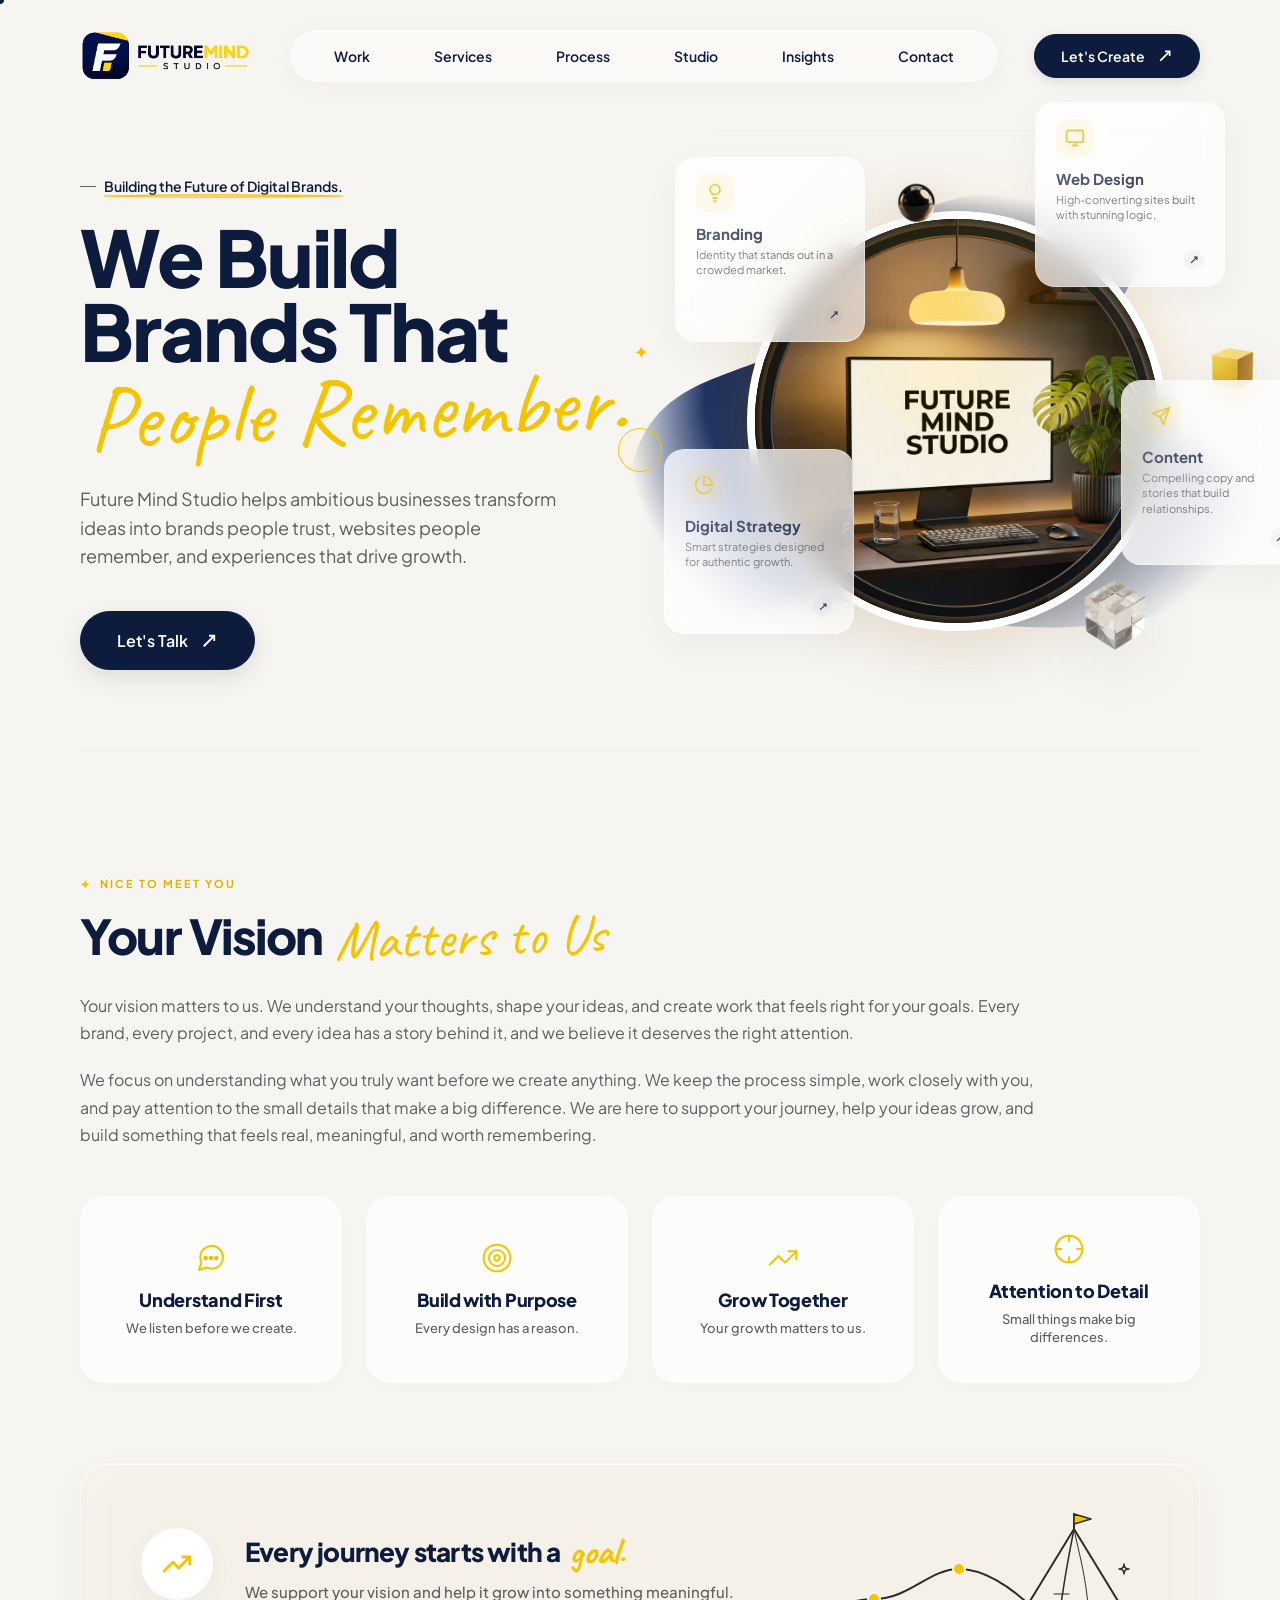
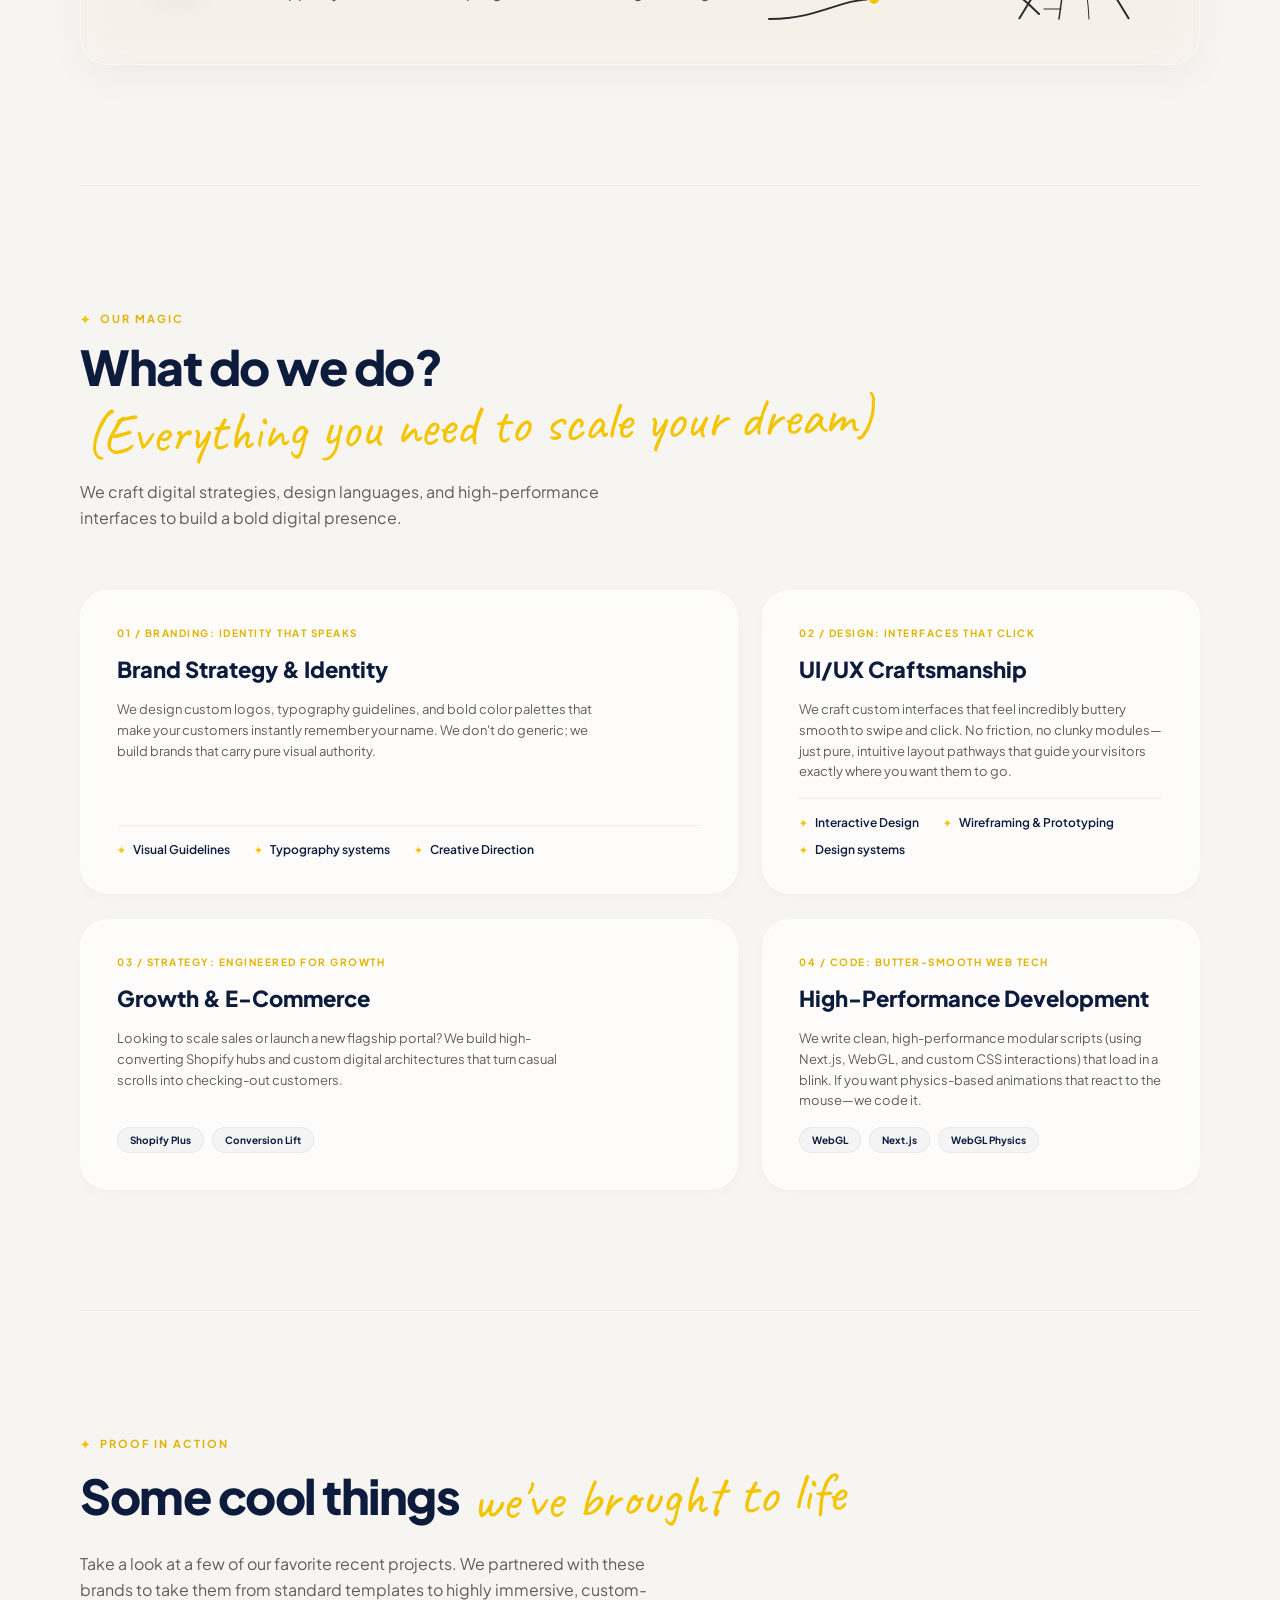
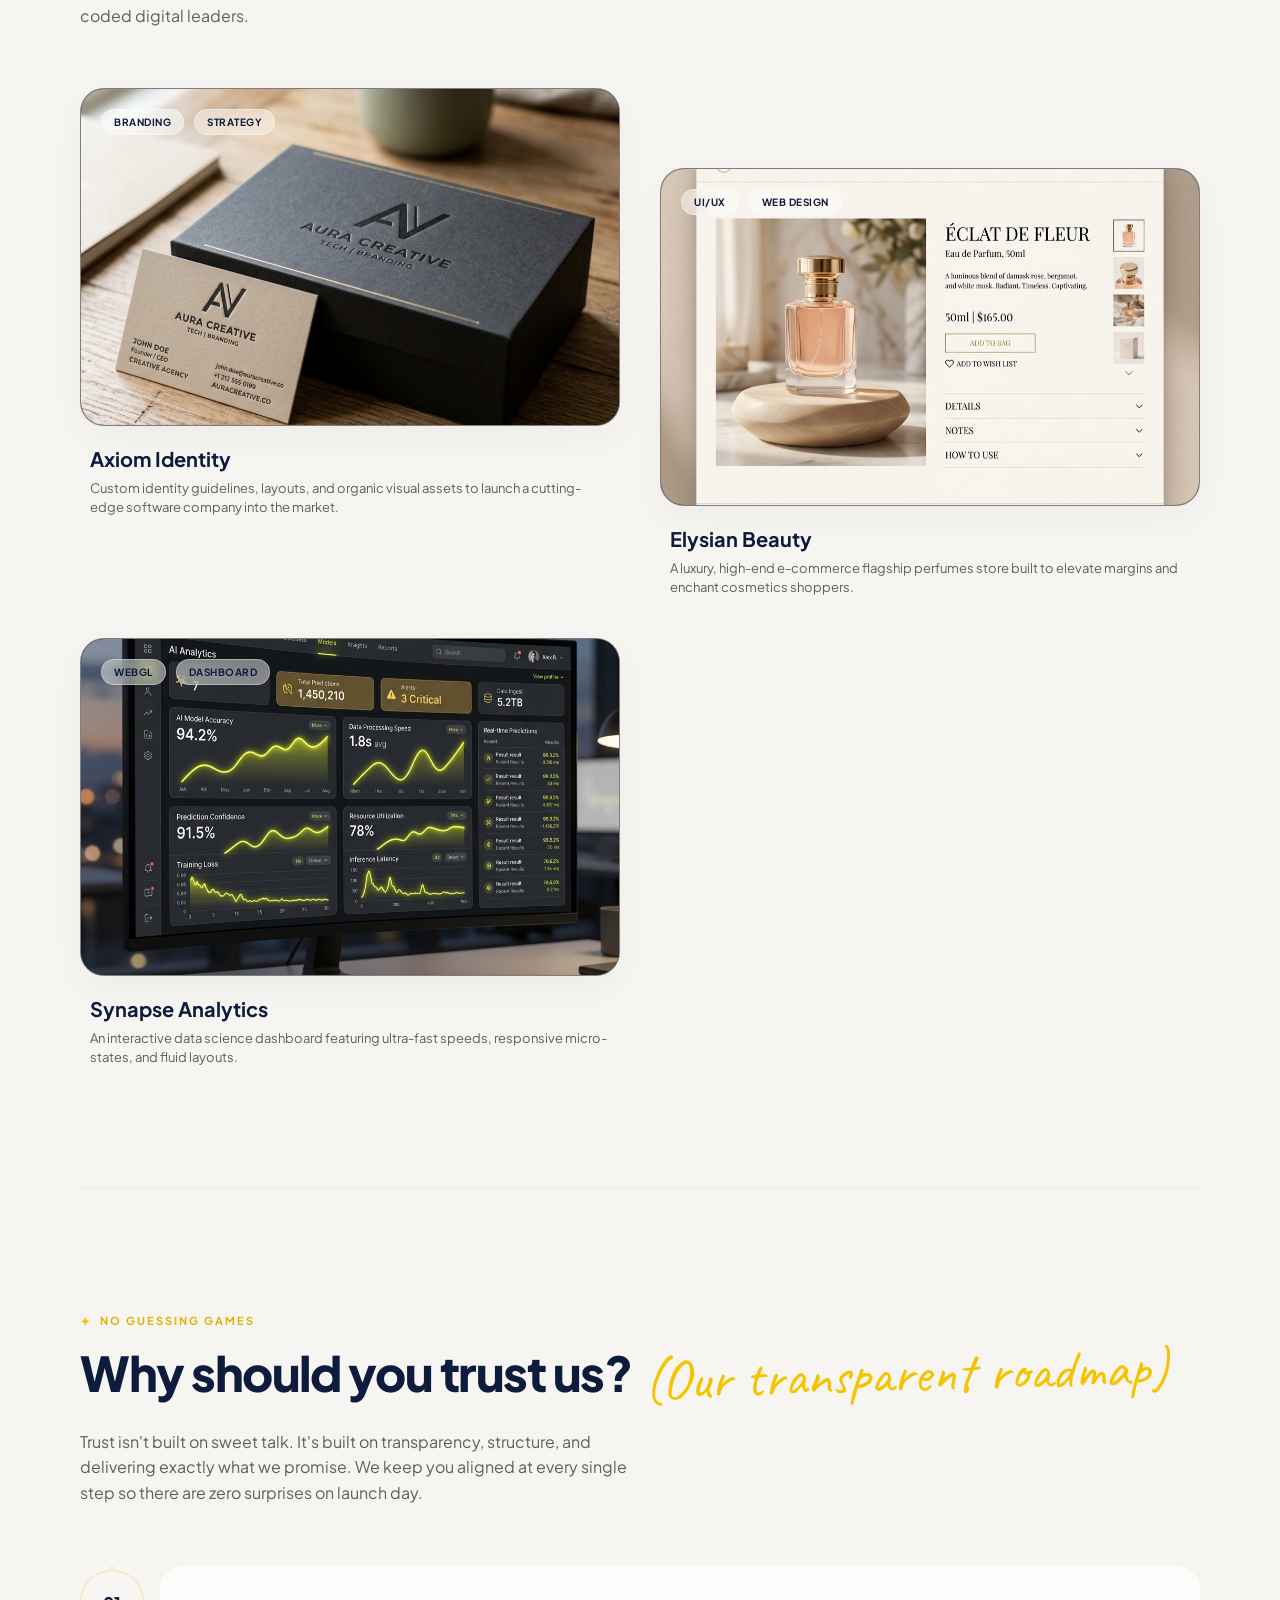
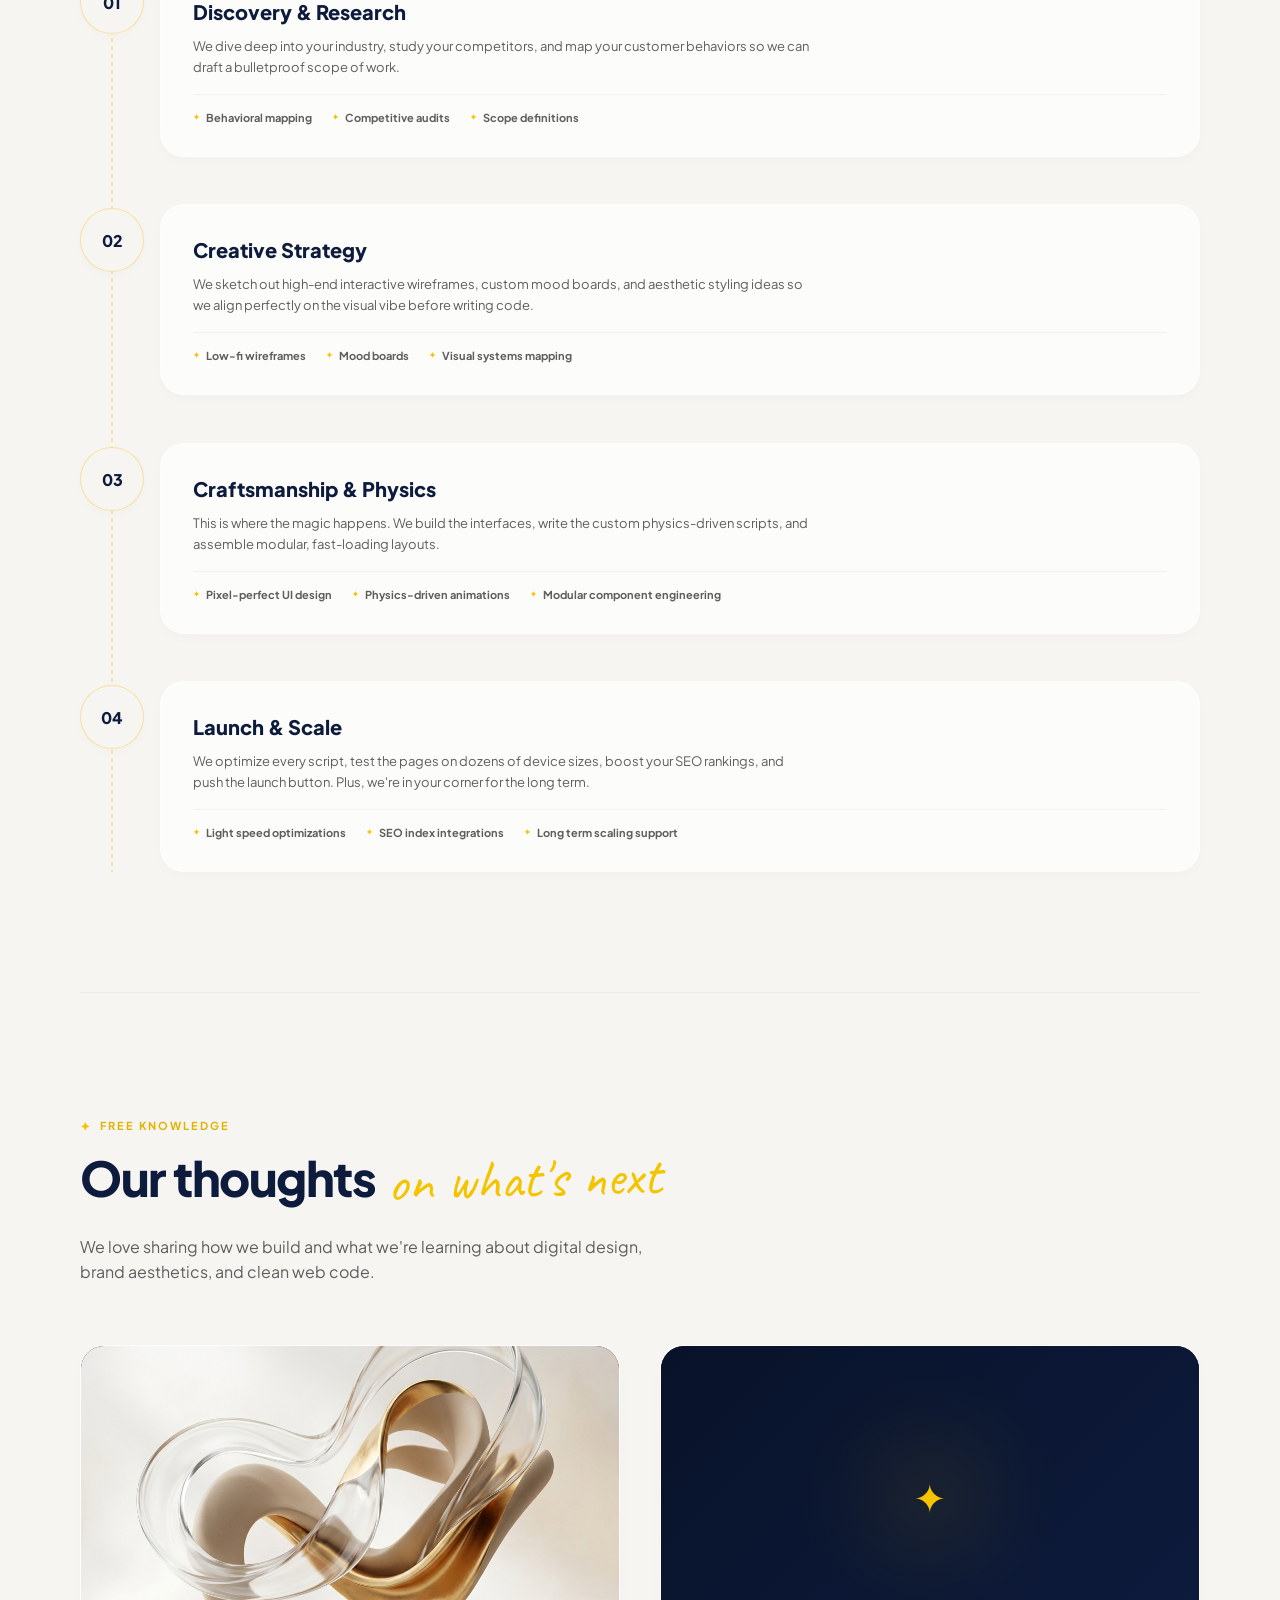
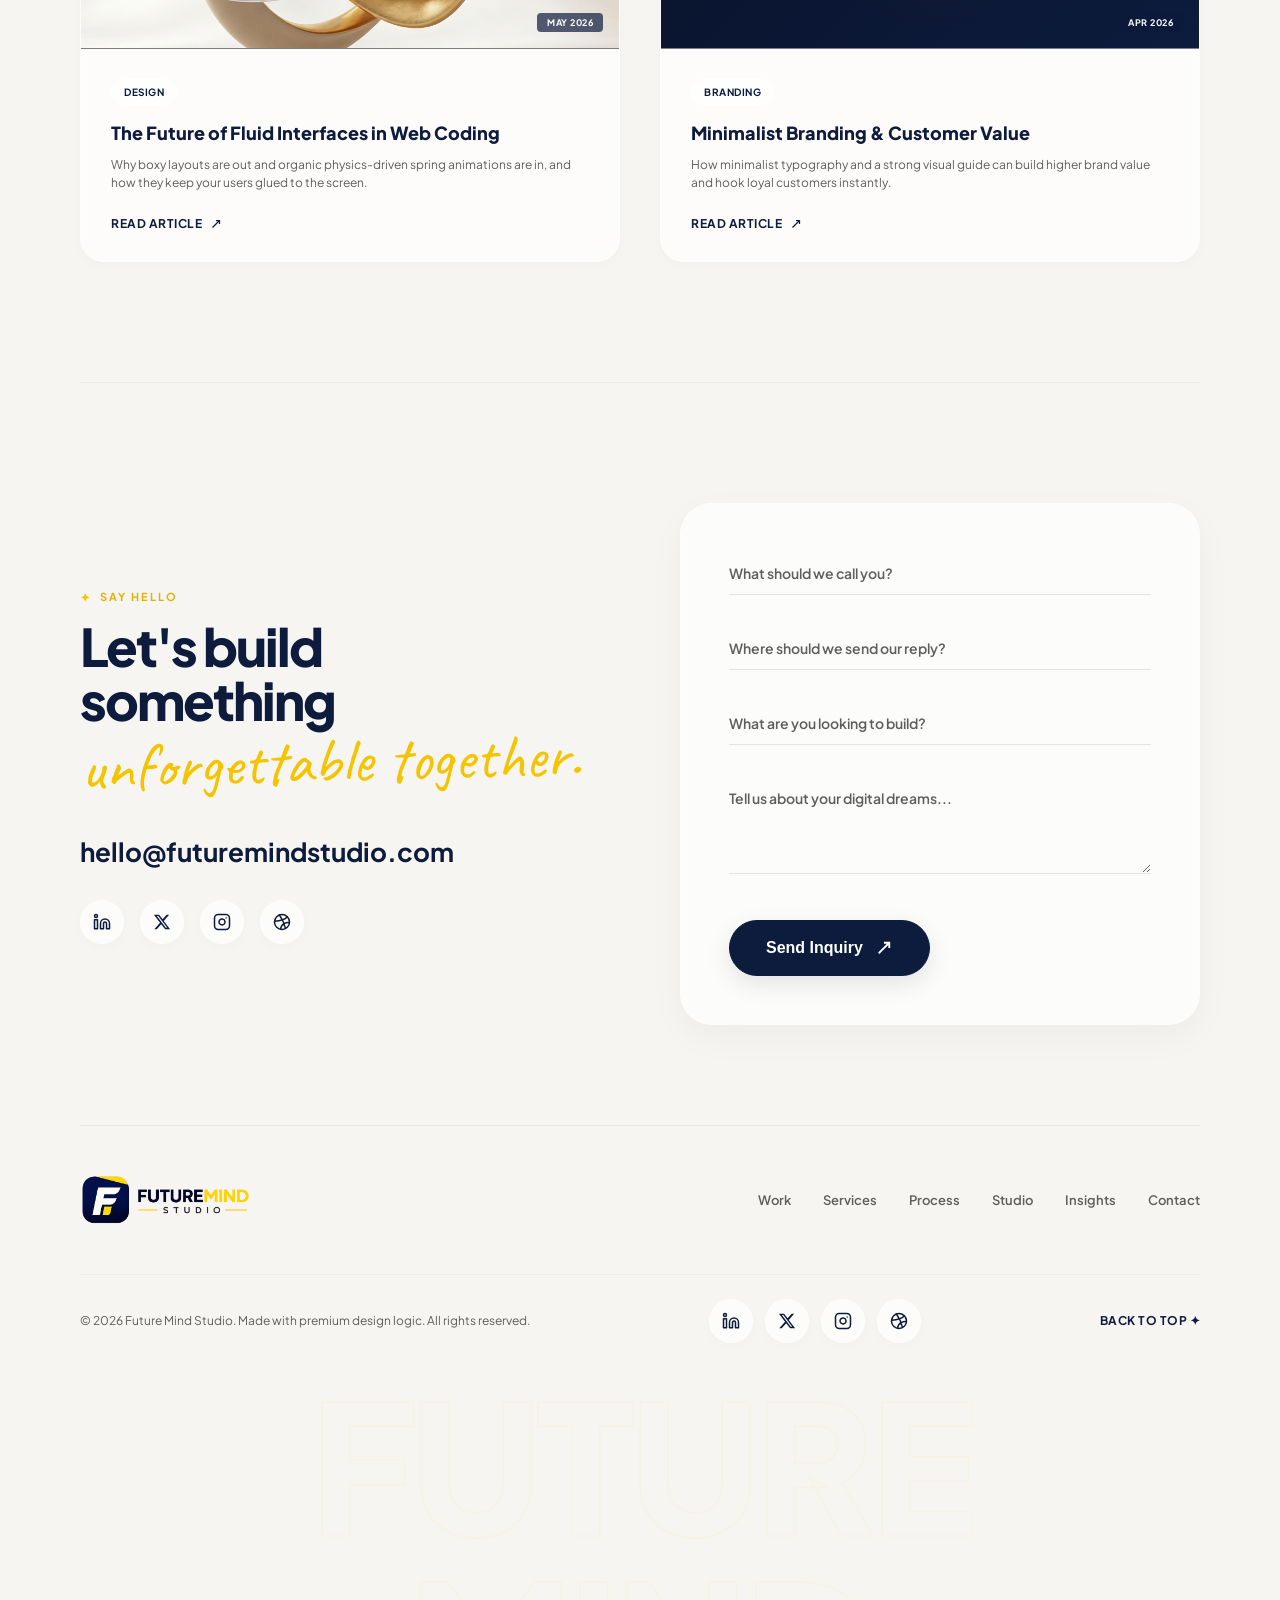
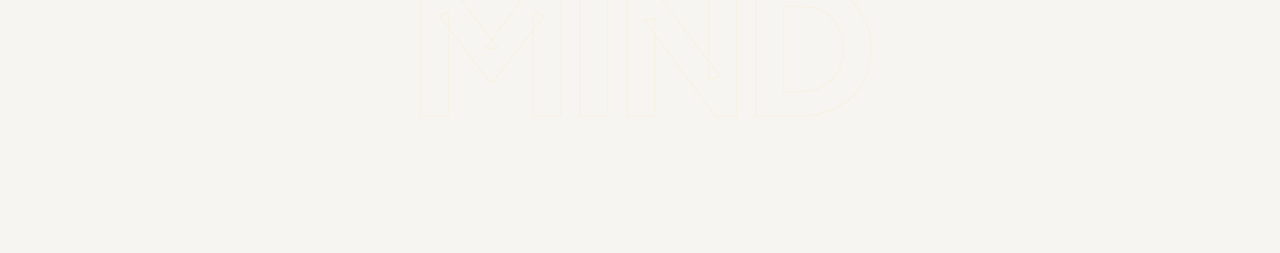
==== commit 7f67faf9: "index -update" ====
--- a/index.html
+++ b/index.html
@@ -3,8 +3,23 @@
 <head>
   <meta charset="UTF-8">
   <meta name="viewport" content="width=device-width, initial-scale=1.0">
-  <title>Future Mind Studio | Creative Digital Agency</title>
-  <meta name="description" content="We turn ideas into experiences. A premier creative studio crafting modern brands, immersive websites, and high-growth digital strategies that connect and engage.">
+  <title>FutureMind Studio | Premium Branding & Web Design & Digital Solutions</title>
+  <meta name="description" content="FutureMind Studio is a creative digital agency specializing in premium website design, eCommerce development, branding, UI/UX, SEO, and digital solutions that help businesses grow online.">
+  <meta name="keywords" content="FutureMind Studio, Web Design, Website Development, UI UX Design, Brand Identity, Graphic Design, SEO Services, Digital Marketing, Ecommerce Development, Portfolio Website, Business Website, Corporate Website, Creative Agency, India">
+  <meta name="author" content="FutureMind Studio">
+  <meta name="robots" content="index, follow">
+  <meta name="theme-color" content="#0B1E4D">
+
+  <!-- Open Graph / Facebook -->
+  <meta property="og:type" content="website">
+  <meta property="og:title" content="FutureMind Studio | Premium Digital Design Agency">
+  <meta property="og:description" content="Creative agency delivering premium websites, branding, UI/UX, and digital experiences.">
+  <meta property="og:image" content="https://futuremindstudio.com/og-image.jpg">
+  <meta property="og:url" content="https://futuremindstudio.com">
+  <meta property="og:site_name" content="FutureMind Studio">
+
+  <link rel="canonical" href="https://futuremindstudio.com">
+  <link rel="icon" type="image/png" href="assets/logo-favicon.png">
   <link rel="stylesheet" href="styles.css">
 </head>
 <body>
@@ -514,7 +529,7 @@
           <h2>Let's build<br>something<br><span>unforgettable together.</span></h2>
           
           <div class="contact-info-list">
-            <a href="mailto:hello@futuremindstudio.in" class="contact-email">hello@futuremindstudio.in</a>
+            <a href="mailto:hello@futuremindstudio.com" class="contact-email">hello@futuremindstudio.com</a>
             
             <!-- <div class="contact-locations">
               <h4>Locations</h4>
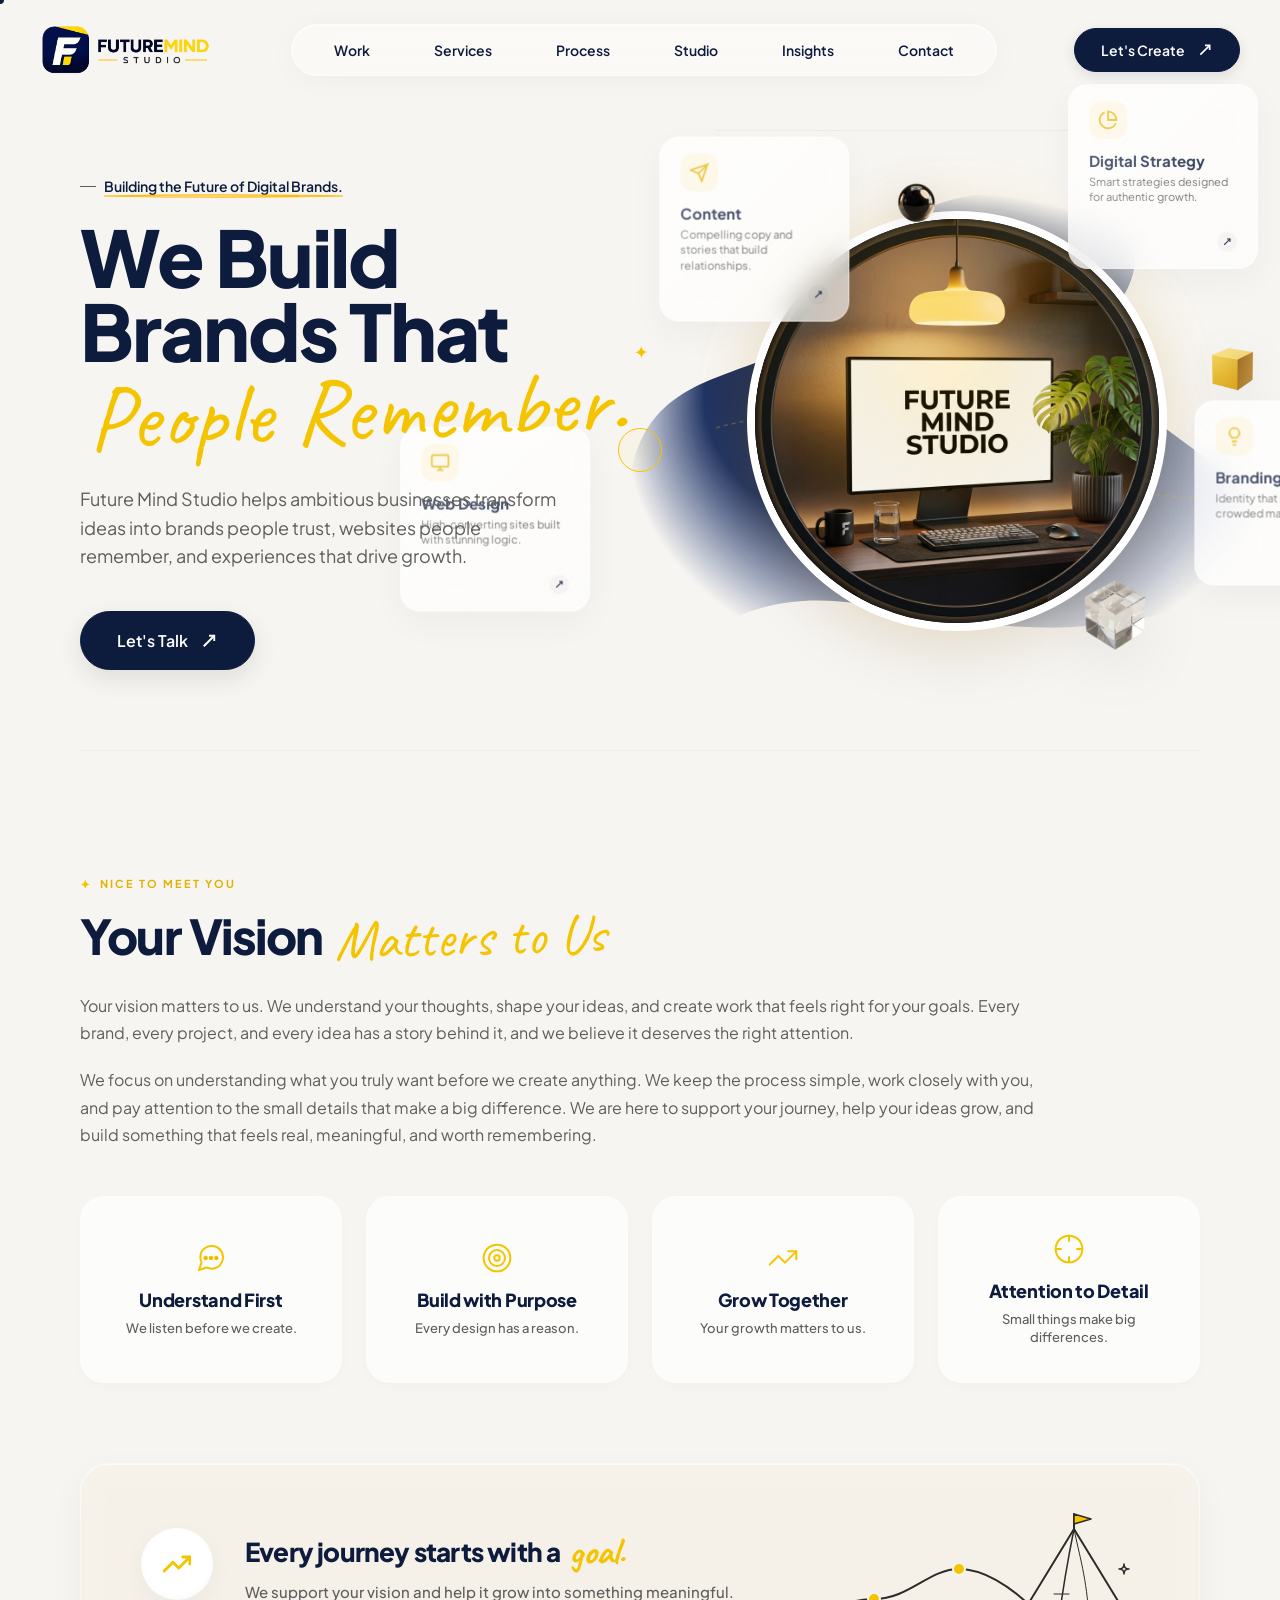
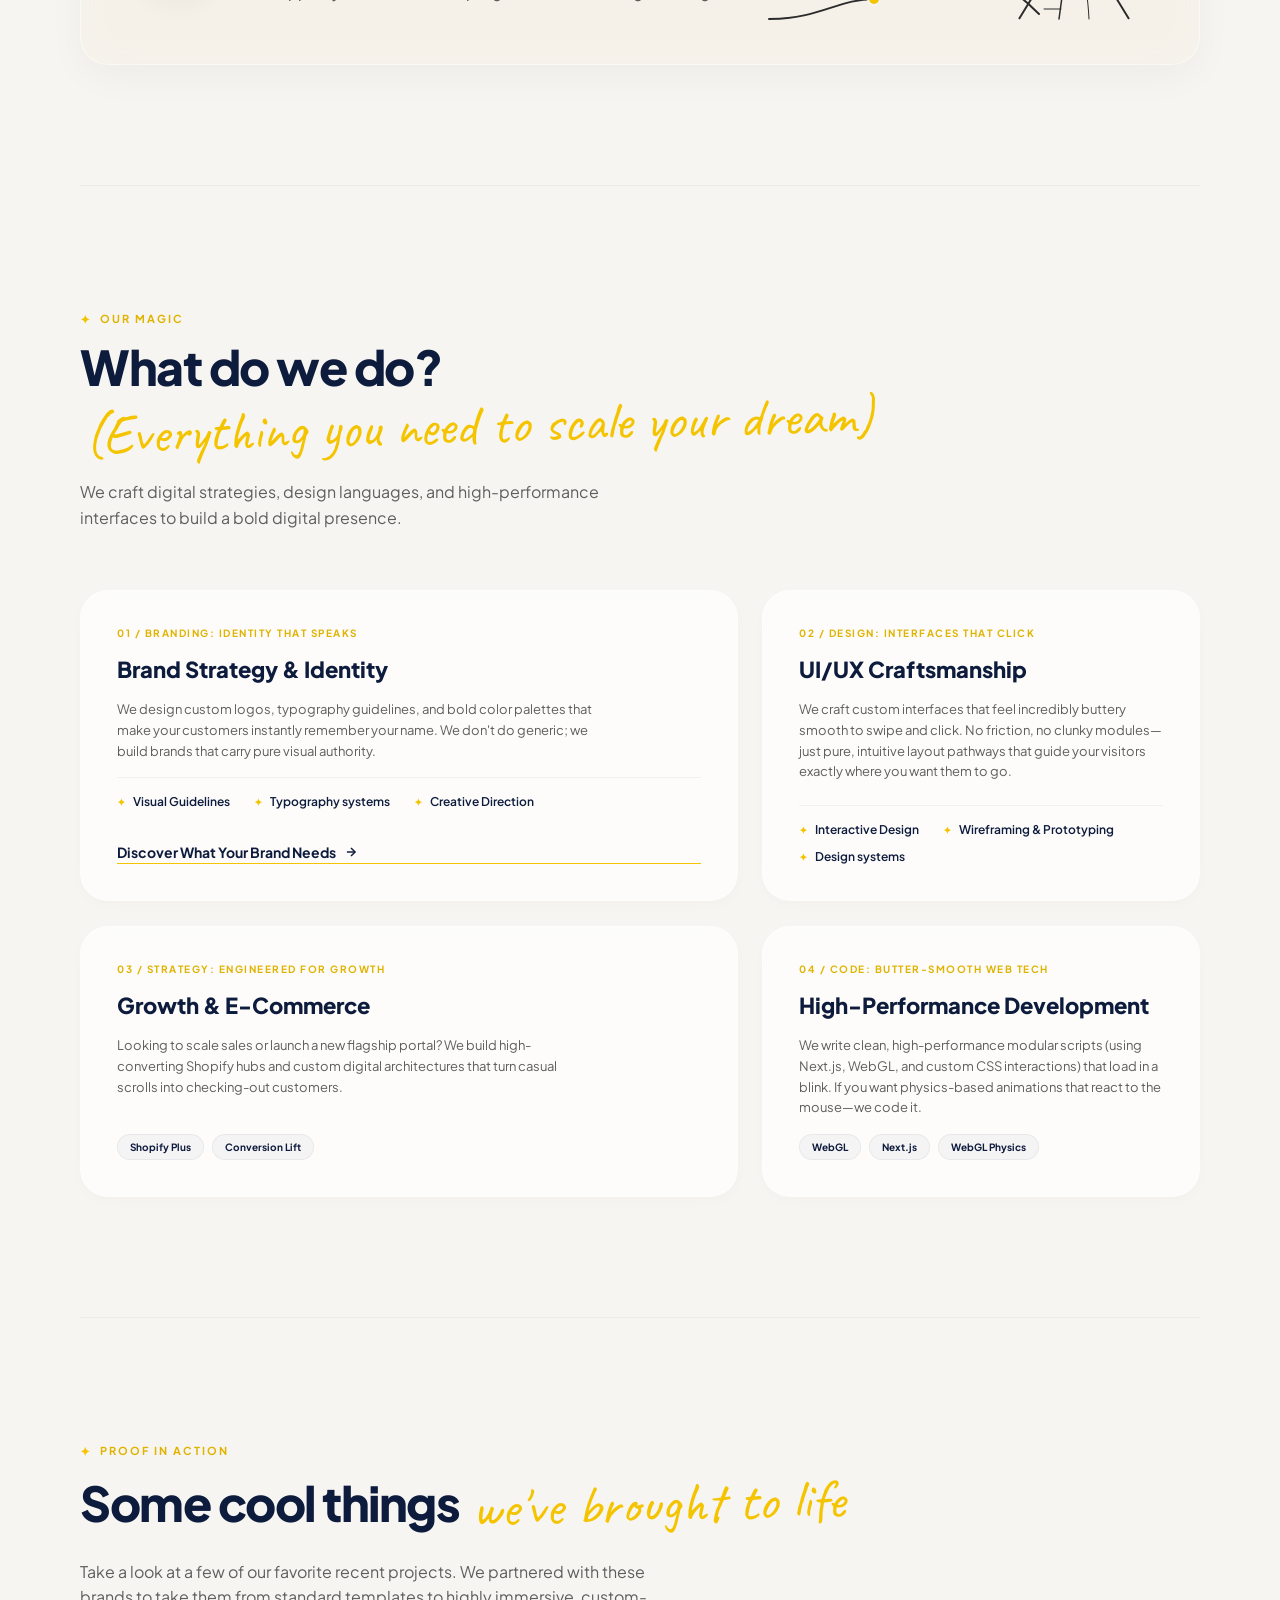
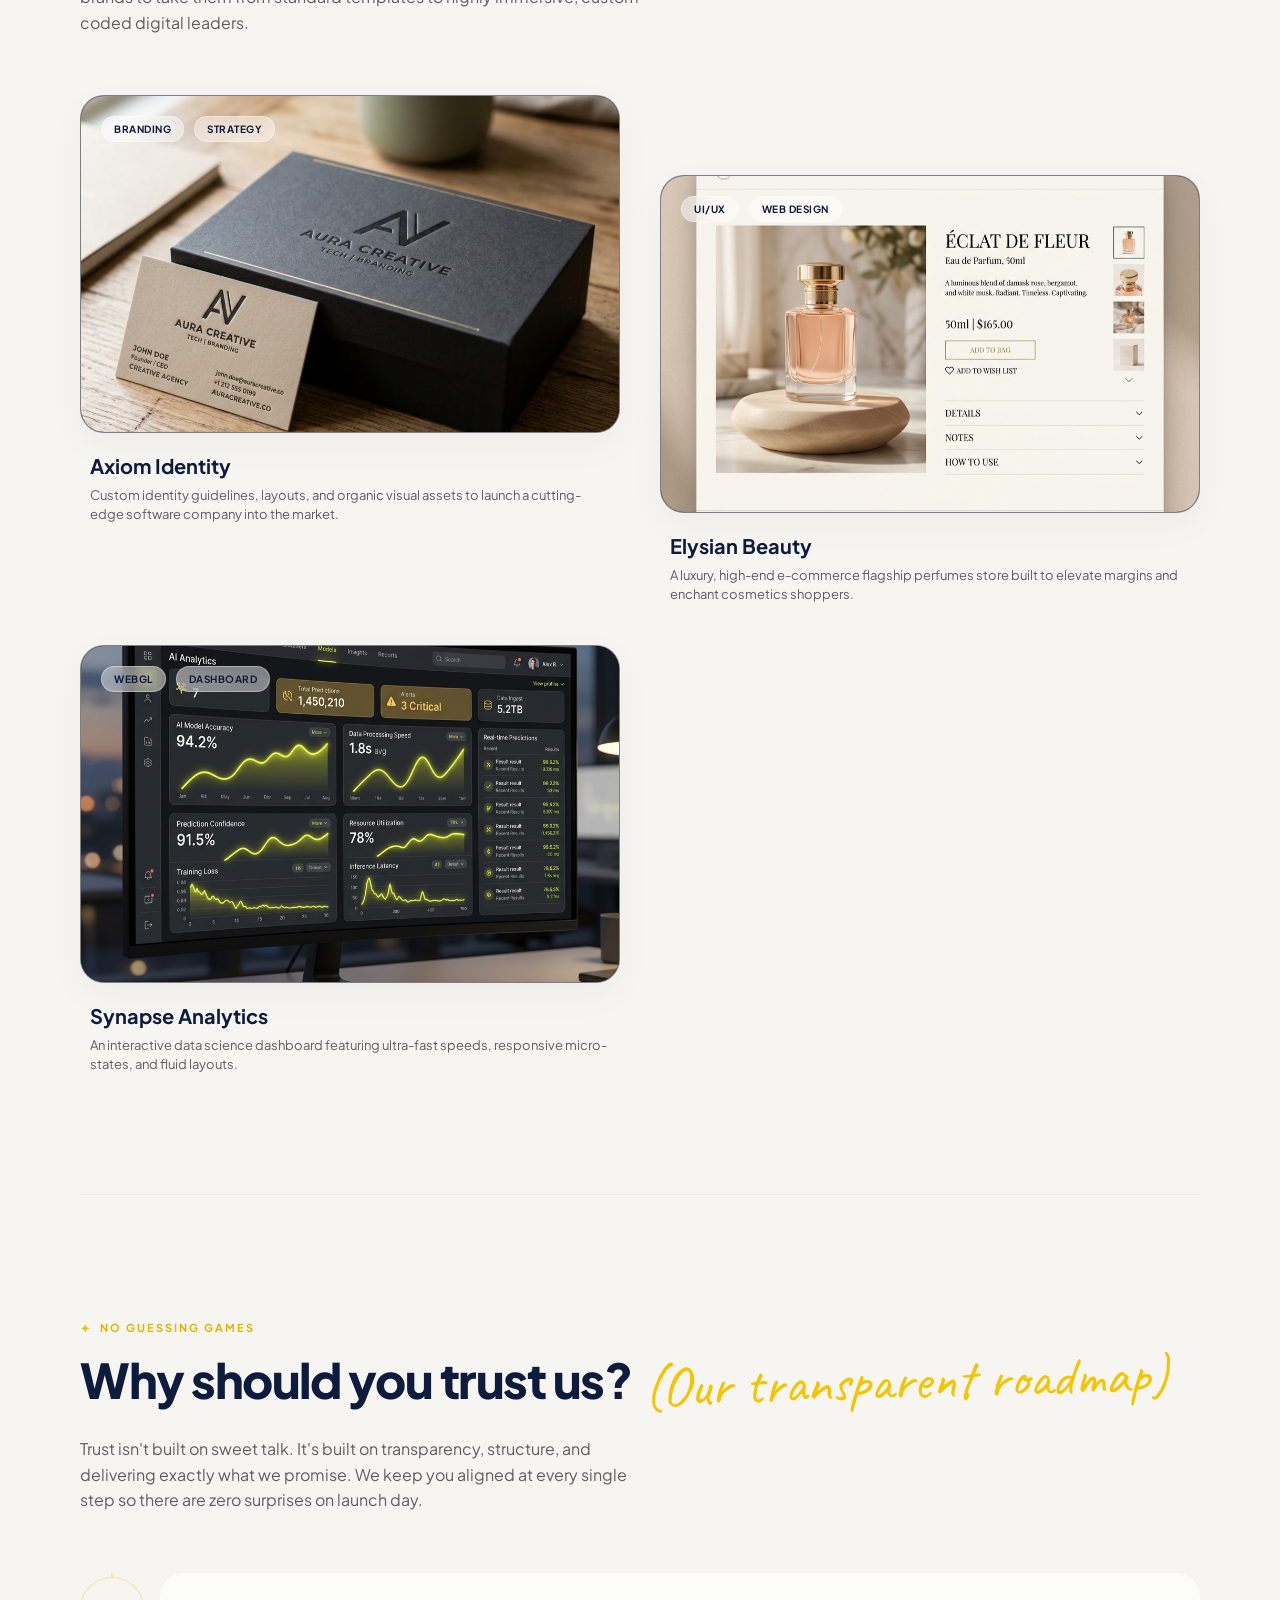
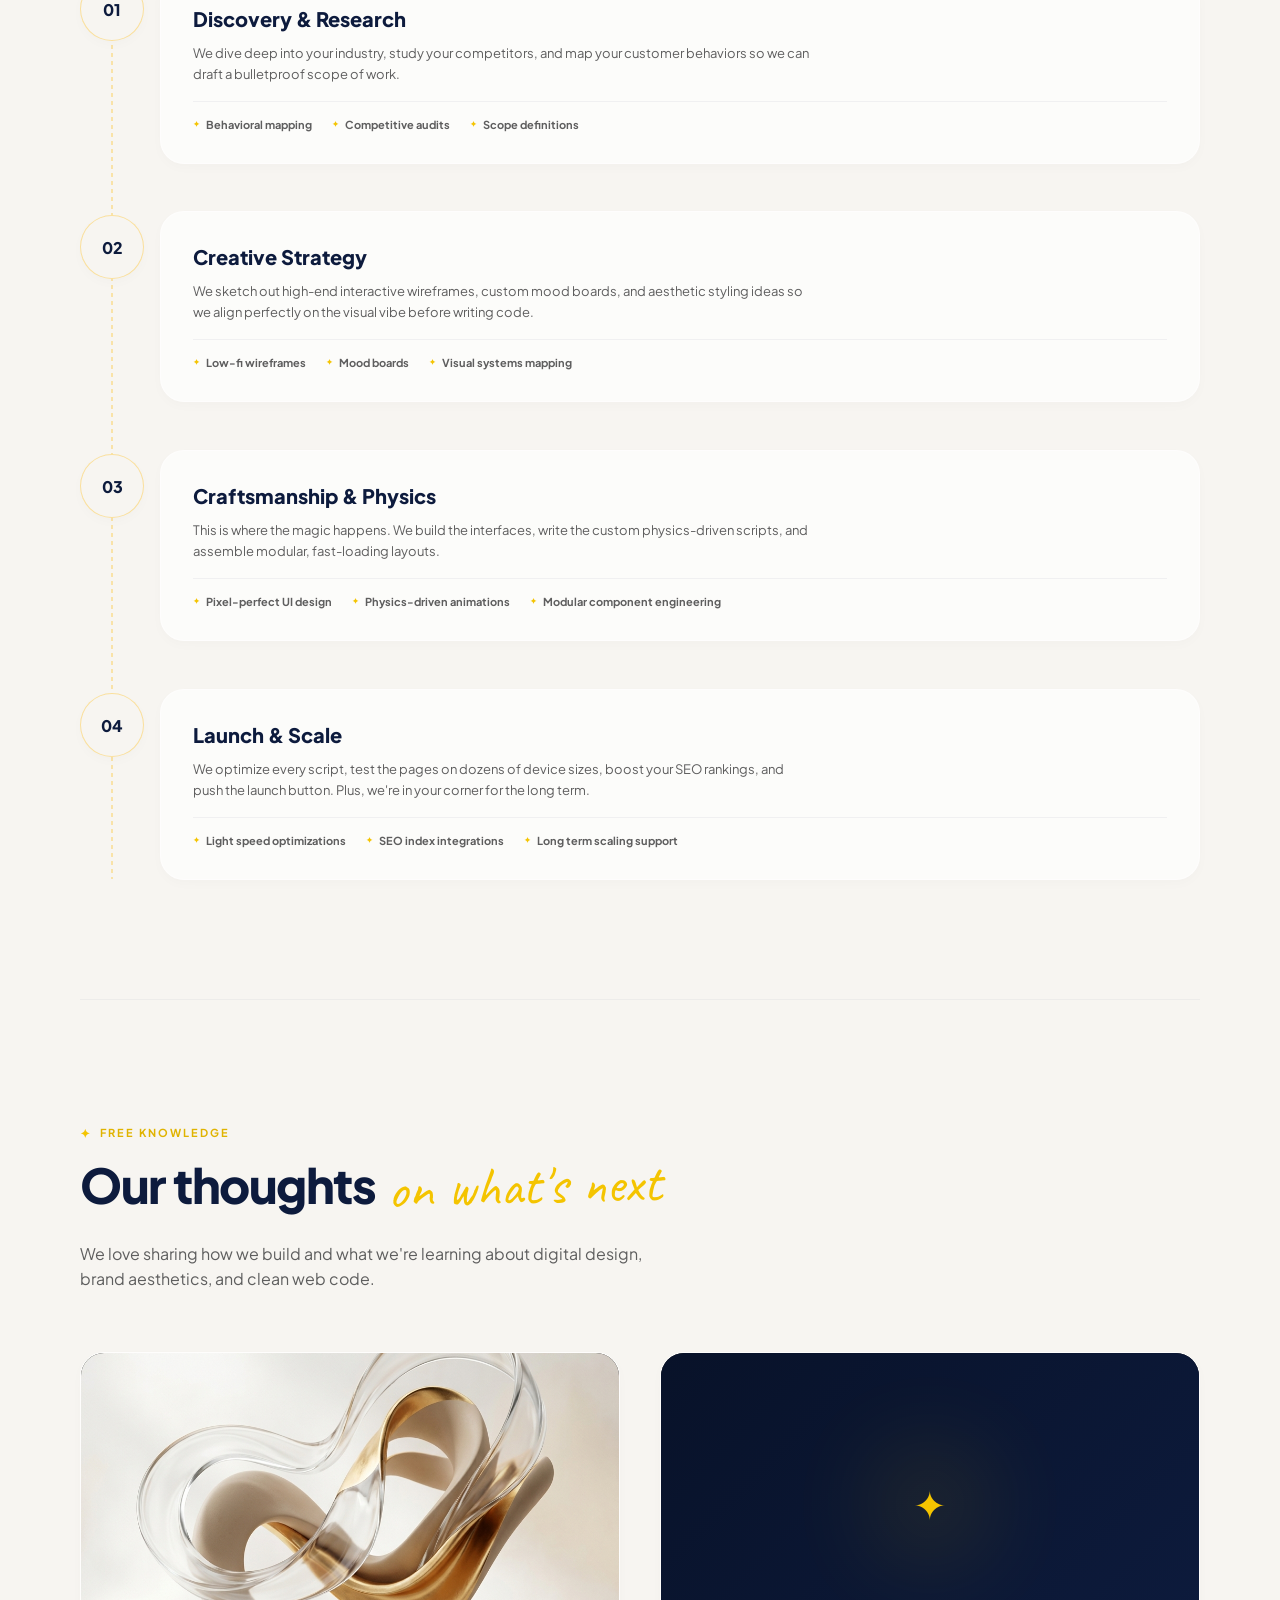
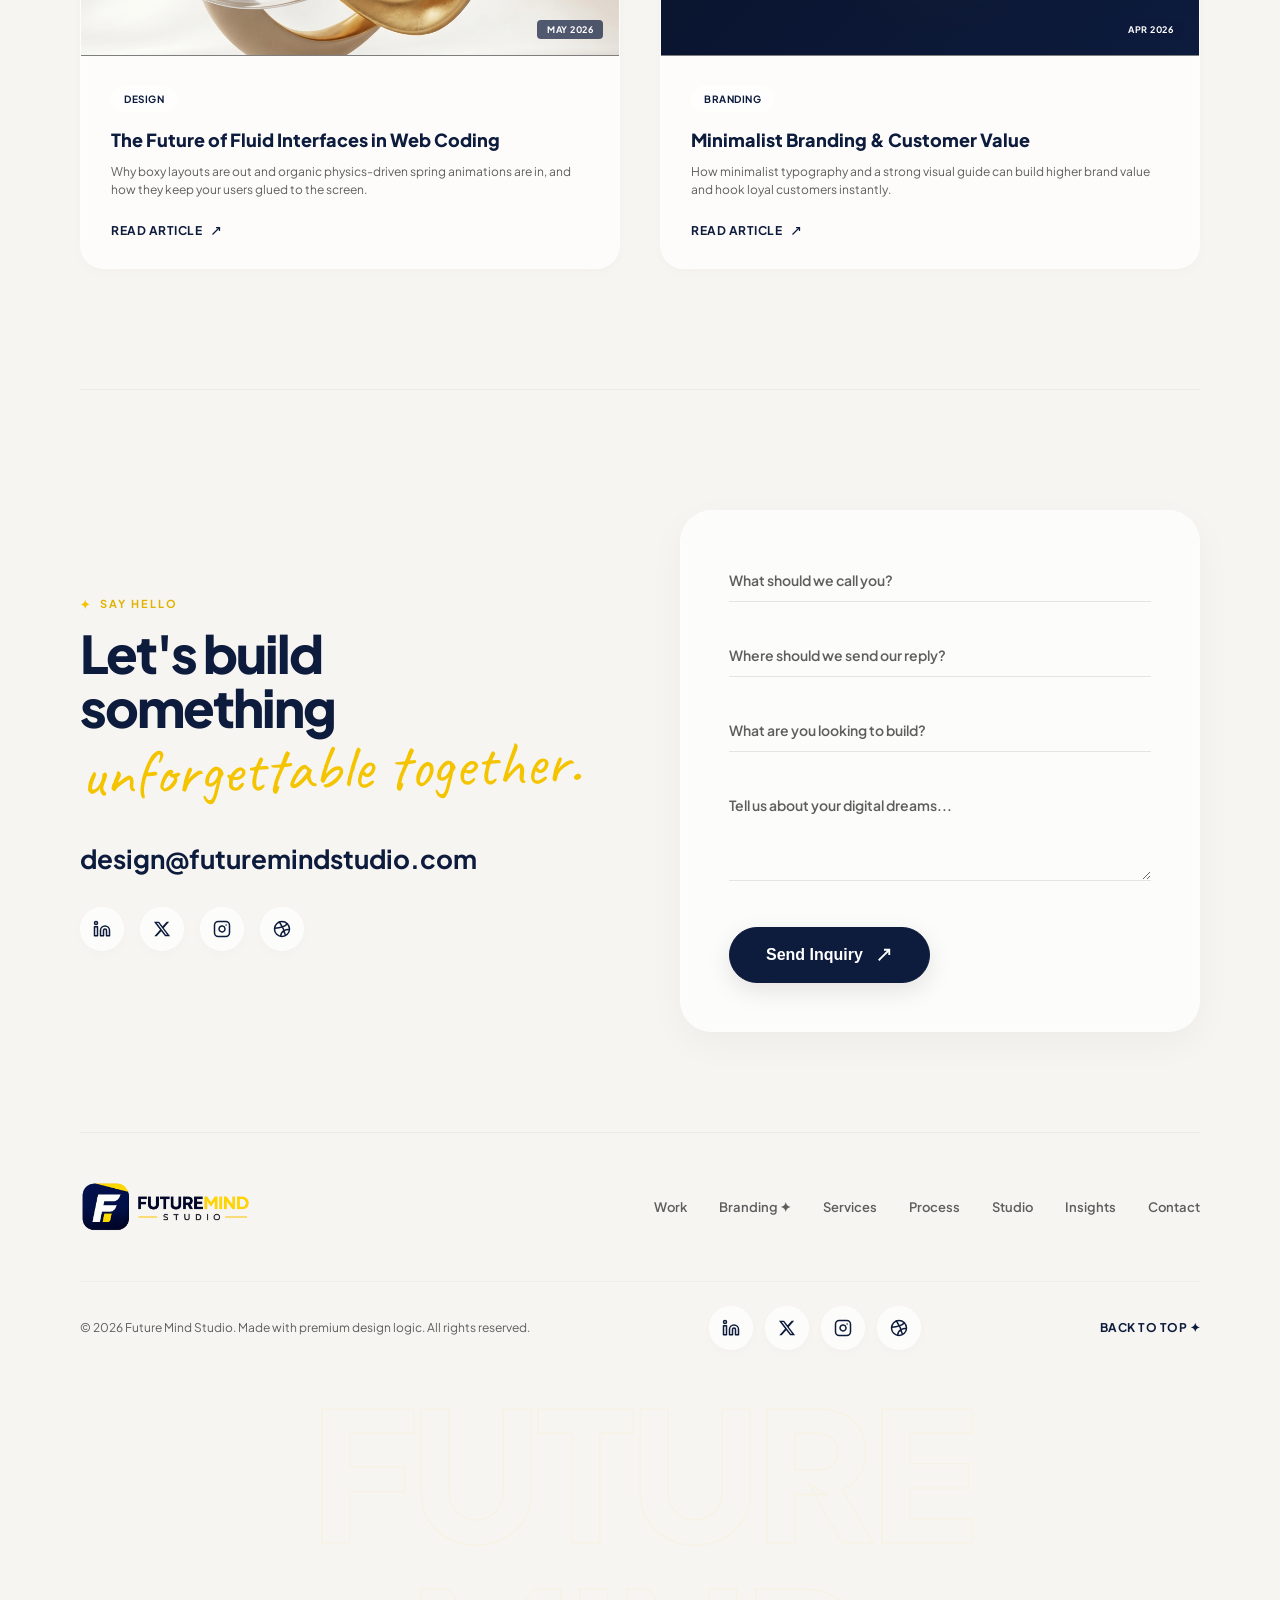
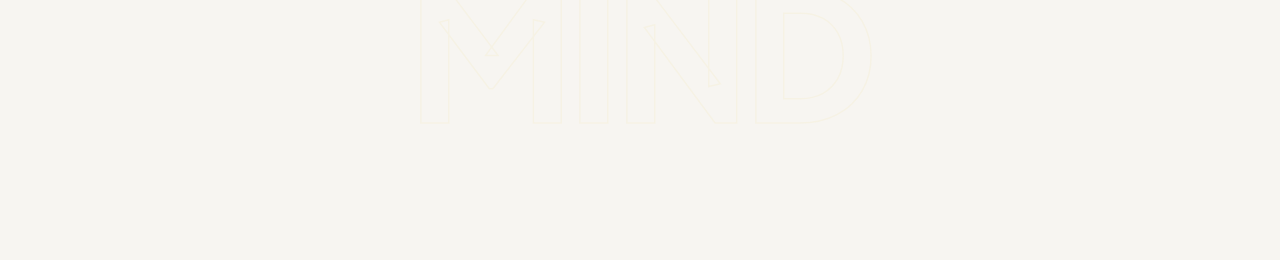
==== commit 8246f711: "Branding" ====
--- a/index.html
+++ b/index.html
@@ -30,31 +30,9 @@
 
   <div class="app-container">
     
-    <!-- HEADER -->
-    <header>
-      <a href="#" class="logo" id="logoLink">
-        <div class="logo-icon">
-          <img src="assets/logo-rectangle.png" alt="Future Mind Studio Logo">
-        </div>
-      </a>
-      <nav id="mainNav">
-        <a href="#work" id="navWork">Work</a>
-        <a href="#services" id="navServices">Services</a>
-        <a href="#process" id="navProcess">Process</a>
-        <a href="#studio" id="navStudio">Studio</a>
-        <a href="#insights" id="navInsights">Insights</a>
-        <a href="#contact" id="navContact">Contact</a>
-      </nav>
-      <a href="#contact" class="btn-header" id="btnLetCreate">
-        Let's Create
-        <svg viewBox="0 0 24 24"><line x1="5" y1="19" x2="19" y2="5"></line><polyline points="12 5 19 5 19 12"></polyline></svg>
-      </a>
-      <button class="mobile-menu-toggle" id="mobileMenuToggle" aria-label="Toggle Navigation Menu">
-        <span></span>
-        <span></span>
-        <span></span>
-      </button>
-    </header>
+    <!-- SHARED GLOBAL HEADER & NAVIGATION -->
+    <div id="site-header-container"></div>
+    <script src="header.js"></script>
 
     <!-- HERO SECTION -->
     <main class="hero">
@@ -126,15 +104,15 @@
         <!-- Four Floating Glassmorphic Cards -->
         
         <!-- BRANDING -->
-        <div class="floating-card card-branding hover-draggable" id="cardBranding" style="left: -38.7892px;top: 26.3056px;">
+        <div class="floating-card card-branding hover-draggable" id="cardBranding" data-href="branding.html" style="left: -38.7892px;top: 26.3056px; cursor: pointer;" title="Explore Branding Discovery">
           <div class="card-icon">
             <svg viewBox="0 0 24 24"><path d="M15 14c.2-1 .7-1.7 1.5-2.5 1-.9 1.5-2.2 1.5-3.5A6 6 0 0 0 6 8c0 1 .5 2.2 1.5 3.1.7.8 1.3 1.5 1.5 2.5h6z"></path><path d="M9 18h6"></path><path d="M10 22h4"></path></svg>
           </div>
           <h3>Branding</h3>
           <p>Identity that stands out in a crowded market.</p>
-          <div class="card-arrow">
+          <a href="branding.html" class="card-arrow" aria-label="Explore Branding Discovery" title="Explore Branding Discovery">
             <svg viewBox="0 0 24 24"><line x1="5" y1="19" x2="19" y2="5"></line><polyline points="12 5 19 5 19 12"></polyline></svg>
-          </div>
+          </a>
         </div>
 
         <!-- WEB DESIGN -->
@@ -311,6 +289,10 @@
             <li>Typography systems</li>
             <li>Creative Direction</li>
           </ul>
+          <a href="branding.html" style="display:inline-flex; align-items:center; gap:8px; margin-top:18px; color:var(--text-dark); font-weight:700; font-size:14px; text-decoration:none; border-bottom:1.5px solid var(--accent-gold); padding-bottom:2px;">
+            Discover What Your Brand Needs
+            <svg viewBox="0 0 24 24" style="width:14px; height:14px; stroke:currentColor; stroke-width:2.5; fill:none;"><line x1="5" y1="12" x2="19" y2="12"></line><polyline points="12 5 19 12 12 19"></polyline></svg>
+          </a>
         </div>
         
         <!-- Block 2: UI/UX Craftsmanship -->
@@ -529,7 +511,7 @@
           <h2>Let's build<br>something<br><span>unforgettable together.</span></h2>
           
           <div class="contact-info-list">
-            <a href="mailto:hello@futuremindstudio.com" class="contact-email">hello@futuremindstudio.com</a>
+            <a href="mailto:design@futuremindstudio.com" class="contact-email">design@futuremindstudio.com</a>
             
             <!-- <div class="contact-locations">
               <h4>Locations</h4>
@@ -598,6 +580,7 @@
           </div>
           <div class="footer-links">
             <a href="#work">Work</a>
+            <a href="branding.html">Branding ✦</a>
             <a href="#services">Services</a>
             <a href="#process">Process</a>
             <a href="#studio">Studio</a>
@@ -634,38 +617,7 @@
 
   </div>
 
-  <!-- MOBILE NAV OVERLAY -->
-  <div class="mobile-menu-overlay" id="mobileMenuOverlay">
-    <button class="mobile-menu-close" id="mobileMenuClose" aria-label="Close mobile menu">
-      <svg viewBox="0 0 24 24" fill="none"><line x1="18" y1="6" x2="6" y2="18"></line><line x1="6" y1="6" x2="18" y2="18"></line></svg>
-    </button>
-    <nav class="mobile-nav-links">
-      <a href="#work" class="mobile-nav-link">Work</a>
-      <a href="#services" class="mobile-nav-link">Services</a>
-      <a href="#process" class="mobile-nav-link">Process</a>
-      <a href="#studio" class="mobile-nav-link">Studio</a>
-      <a href="#insights" class="mobile-nav-link">Insights</a>
-      <a href="#contact" class="mobile-nav-link">Contact</a>
-    </nav>
-    <a href="#contact" class="btn-primary mobile-menu-cta" id="mobileLetCreate">
-      Let's Create
-      <svg viewBox="0 0 24 24"><line x1="5" y1="19" x2="19" y2="5"></line><polyline points="12 5 19 5 19 12"></polyline></svg>
-    </a>
-    <div class="mobile-socials">
-      <a href="https://linkedin.com" target="_blank" aria-label="LinkedIn" class="social-icon">
-        <svg viewBox="0 0 24 24" fill="none" stroke="currentColor" stroke-width="2" stroke-linecap="round" stroke-linejoin="round"><path d="M16 8a6 6 0 0 1 6 6v7h-4v-7a2 2 0 0 0-2-2 2 2 0 0 0-2 2v7h-4v-7a6 6 0 0 1 6-6z"></path><rect x="2" y="9" width="4" height="12"></rect><circle cx="4" cy="4" r="2"></circle></svg>
-      </a>
-      <a href="https://twitter.com" target="_blank" aria-label="Twitter X" class="social-icon social-x">
-        <svg viewBox="0 0 24 24" fill="currentColor"><path d="M18.244 2.25h3.308l-7.227 8.26 8.502 11.24H16.17l-5.214-6.817L4.99 21.75H1.68l7.73-8.835L1.254 2.25H8.08l4.713 6.231zm-1.161 17.52h1.833L7.084 4.126H5.117z"></path></svg>
-      </a>
-      <a href="https://instagram.com" target="_blank" aria-label="Instagram" class="social-icon">
-        <svg viewBox="0 0 24 24" fill="none" stroke="currentColor" stroke-width="2" stroke-linecap="round" stroke-linejoin="round"><rect x="2" y="2" width="20" height="20" rx="5" ry="5"></rect><path d="M16 11.37A4 4 0 1 1 12.63 8 4 4 0 0 1 16 11.37z"></path><line x1="17.5" y1="6.5" x2="17.51" y2="6.5"></line></svg>
-      </a>
-      <a href="https://dribbble.com" target="_blank" aria-label="Dribbble" class="social-icon">
-        <svg viewBox="0 0 24 24" fill="none" stroke="currentColor" stroke-width="2" stroke-linecap="round" stroke-linejoin="round"><circle cx="12" cy="12" r="10"></circle><path d="M8.56 2.75c4.37 6.03 6.02 9.42 8.03 17.72m2.54-15.38c-3.72 4.35-8.94 5.66-16.88 5.85m19.5 1.9c-3.5-.49-11.05 1-11.6 8.56"></path></svg>
-      </a>
-    </div>
-  </div>
+
 
   <!-- OVERLAY MODAL: DRAG & CLICK SERVICE EXPLORER -->
   <div class="explore-overlay" id="exploreOverlay">
--- a/styles.css
+++ b/styles.css
@@ -174,31 +174,40 @@
 }
 
 /* --- HEADER / NAVIGATION --- */
+#site-header-container {
+  display: contents;
+}
+
 header {
   display: flex;
   justify-content: space-between;
   align-items: center;
-  padding: 30px 80px;
+  padding: 24px max(40px, calc((100% - 1280px) / 2));
   z-index: 9999;
   position: fixed;
   top: 0;
-  left: 50%;
-  transform: translateX(-50%);
+  left: 0;
   width: 100%;
-  max-width: 1440px;
-  transition: padding 0.3s ease, background 0.3s ease, border-color 0.3s ease, box-shadow 0.3s ease, backdrop-filter 0.3s ease;
+  max-width: 100%;
+  transition: padding 0.35s cubic-bezier(0.25, 1, 0.5, 1),
+              background 0.35s cubic-bezier(0.25, 1, 0.5, 1),
+              border-color 0.3s ease,
+              box-shadow 0.35s ease,
+              backdrop-filter 0.35s ease;
   border-bottom: 1px solid transparent;
+  background: transparent;
 }
 
 header.scrolled {
-  padding: 15px 80px;
-  background: rgba(247, 245, 241, 0.75);
-  backdrop-filter: blur(20px) saturate(160%);
-  -webkit-backdrop-filter: blur(20px) saturate(160%);
-  border-bottom: 1px solid rgba(13, 27, 61, 0.05);
+  padding: 14px max(40px, calc((100% - 1280px) / 2));
+  background: #f7f5f1;
+  background: rgba(247, 245, 241, 0.96);
+  backdrop-filter: blur(25px) saturate(180%);
+  -webkit-backdrop-filter: blur(25px) saturate(180%);
+  border-bottom: 1px solid rgba(13, 27, 61, 0.08);
   box-shadow:
-    0 4px 30px rgba(0, 0, 0, 0.02),
-    0 1px 0 rgba(255, 255, 255, 0.6) inset;
+    0 4px 30px rgba(0, 0, 0, 0.05),
+    0 1px 0 rgba(255, 255, 255, 0.8) inset;
 }
 
 .logo {
@@ -747,6 +756,8 @@
   /* Aligns arrow perfectly at bottom right of fixed height card */
   transition: var(--transition-smooth);
   color: var(--text-dark);
+  text-decoration: none;
+  cursor: pointer;
 }
 
 .card-arrow svg {
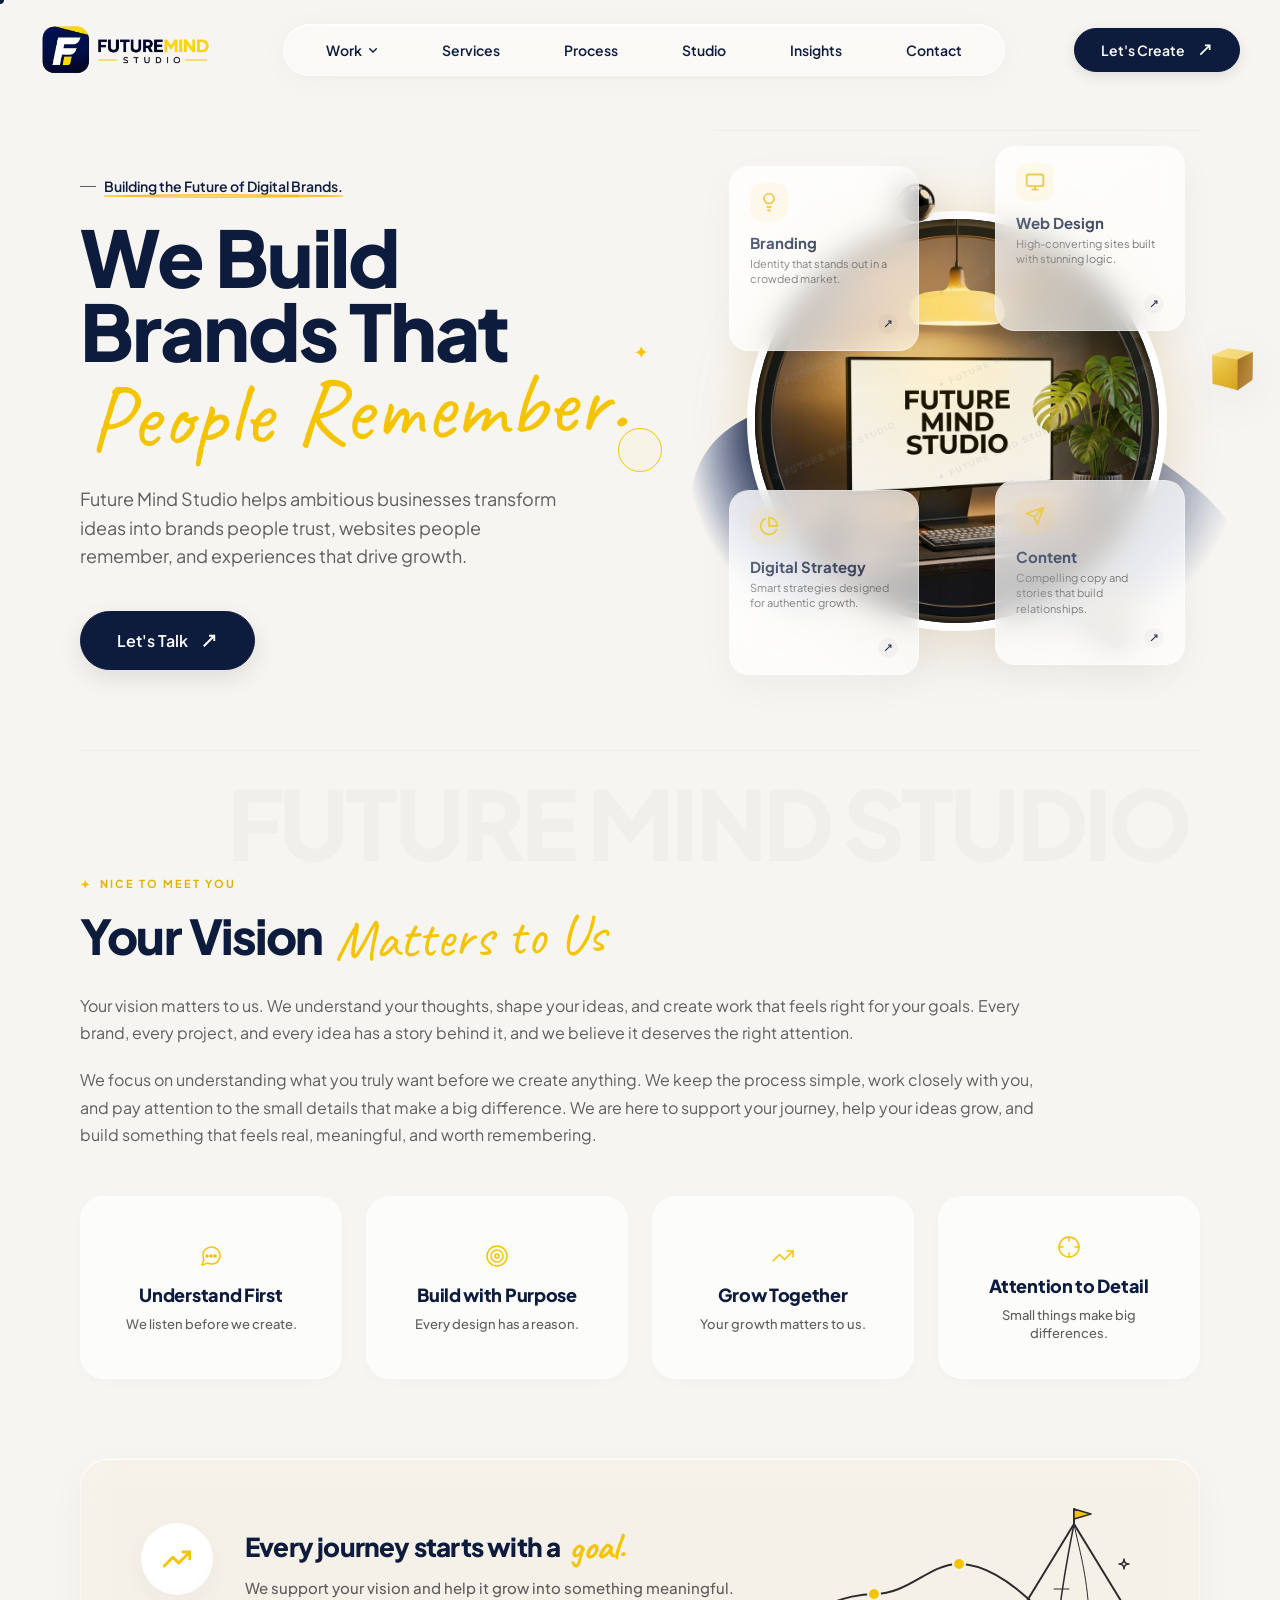
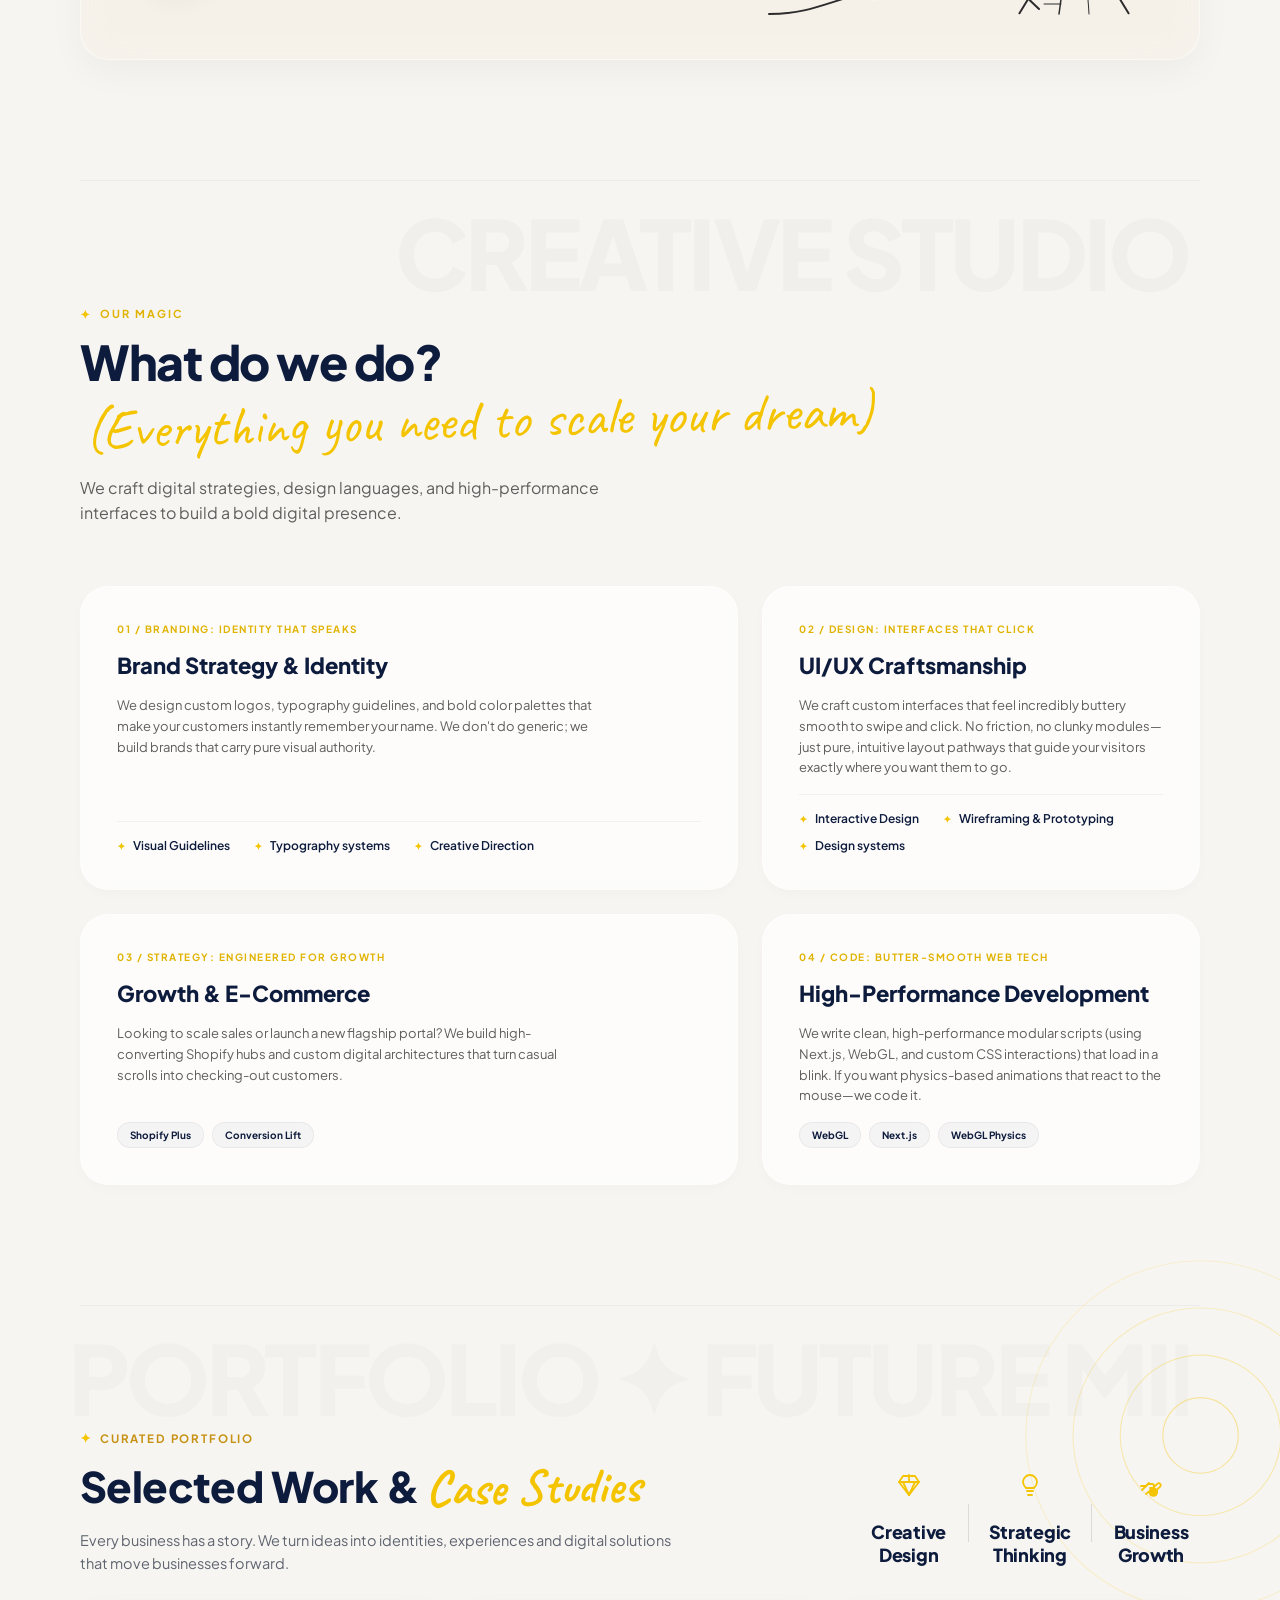
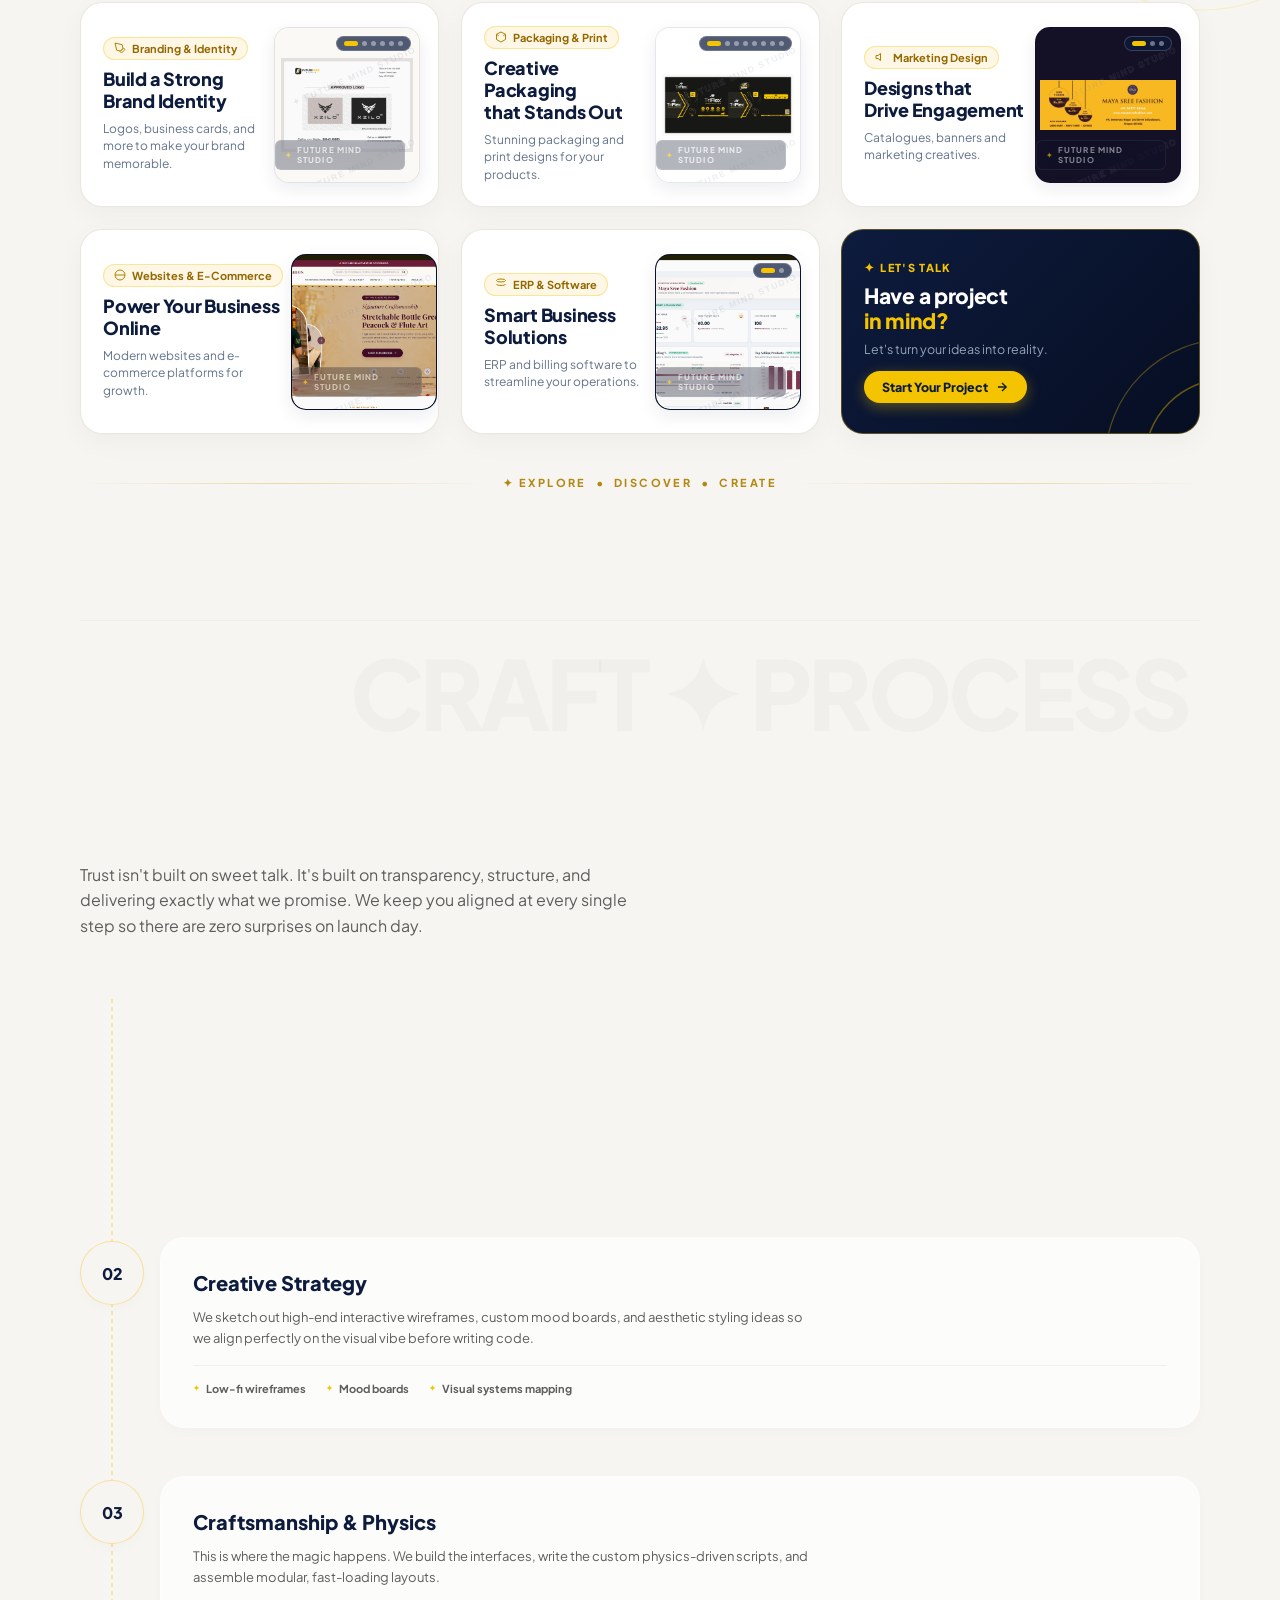
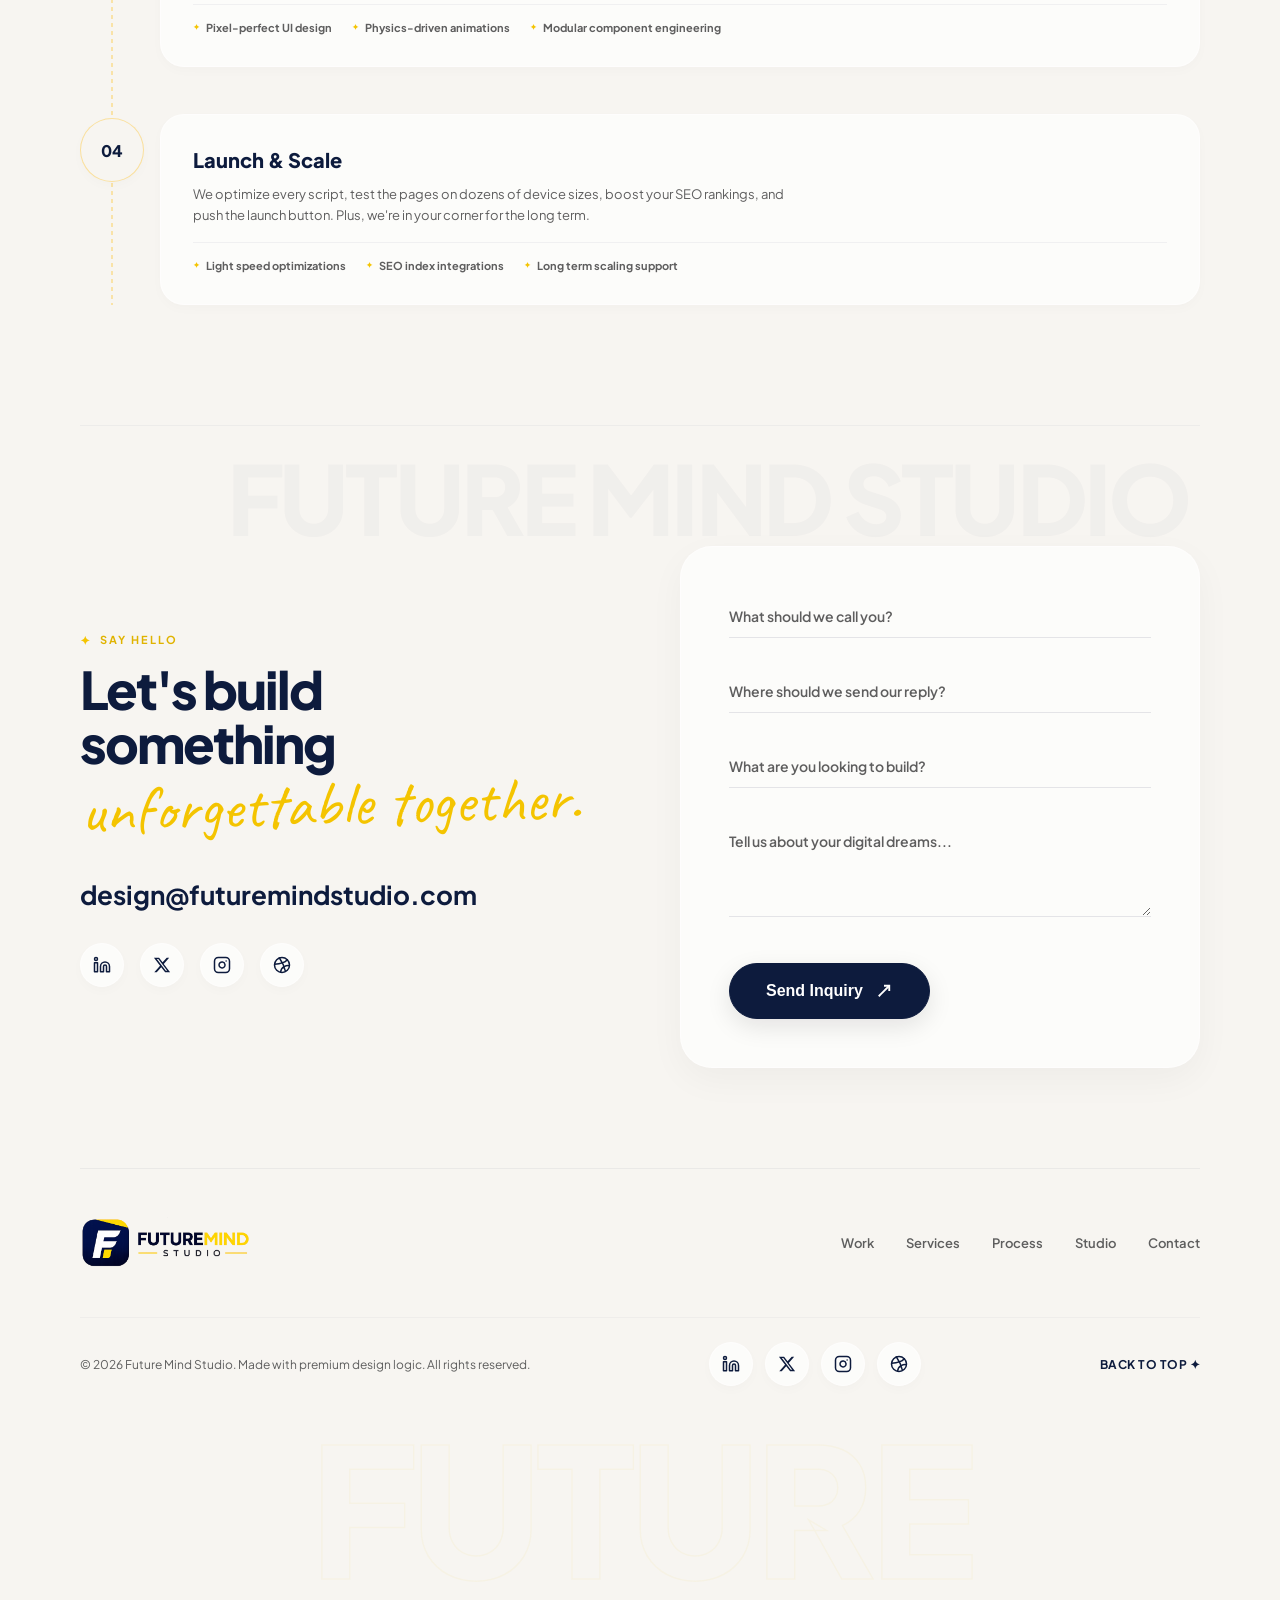
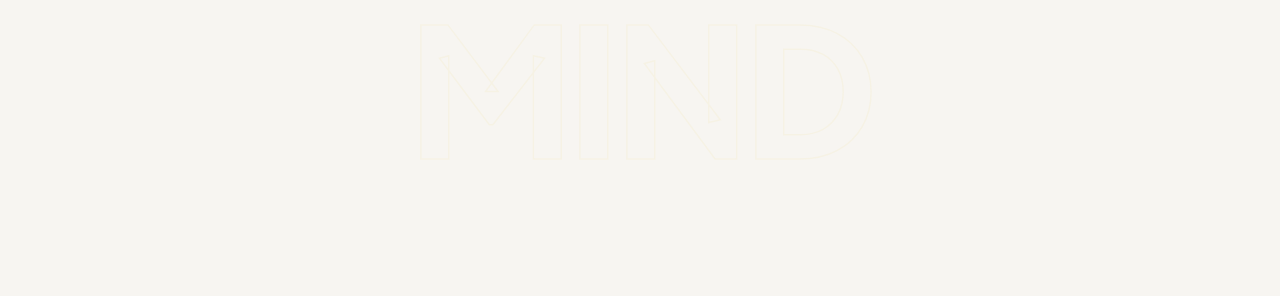
==== commit a9b31f21: "Home Page Changes Update" ====
--- a/index.html
+++ b/index.html
@@ -32,7 +32,8 @@
     
     <!-- SHARED GLOBAL HEADER & NAVIGATION -->
     <div id="site-header-container"></div>
-    <script src="header.js"></script>
+    <script src="protection.js"></script>
+  <script src="header.js"></script>
 
     <!-- HERO SECTION -->
     <main class="hero">
@@ -85,38 +86,40 @@
         <svg style="position:absolute; width:100%; height:100%; pointer-events:none; z-index:2;" id="wireCanvas"></svg>
 
         <!-- Floating Matte Yellow 3D Cube -->
-        <img src="assets/yellow_cube.png" class="floating-asset asset-yellow-cube" alt="Interactive 3D Yellow Cube">
+        <img src="assets/yellow_cube.png" class="floating-asset asset-yellow-cube" alt="Interactive 3D Yellow Cube" draggable="false">
 
         <!-- Floating Glossy Black Marble -->
-        <img src="assets/black_marble.png" class="floating-asset asset-black-marble" alt="Floating Glass Sphere">
+        <img src="assets/black_marble.png" class="floating-asset asset-black-marble" alt="Floating Glass Sphere" draggable="false">
 
         <!-- Floating Refractive Glass Crystal Cube -->
-        <img src="assets/glass_cube.png" class="floating-asset asset-glass-cube" alt="Refractive Crystal Glass Cube">
+        <img src="assets/glass_cube.png" class="floating-asset asset-glass-cube" alt="Refractive Crystal Glass Cube" draggable="false">
 
         <!-- Masked Desktop Portal -->
         <div class="portal-container" id="portalContainer">
           <div class="portal-inner">
-            <img src="assets/studio_setup.png" class="portal-image" id="portalImg" alt="Creative Studio Desk Setup">
+            <img src="assets/studio_setup.png" class="portal-image" id="portalImg" alt="Creative Studio Desk Setup" draggable="false">
             <div class="portal-glow"></div>
+            <div class="img-protection-layer" aria-hidden="true"></div>
+            <div class="watermark-shield watermark-shield--compact" aria-hidden="true"><span class="wm-icon">✦</span><span class="wm-text">Future Mind Studio</span></div>
           </div>
         </div>
 
         <!-- Four Floating Glassmorphic Cards -->
         
         <!-- BRANDING -->
-        <div class="floating-card card-branding hover-draggable" id="cardBranding" data-href="branding.html" style="left: -38.7892px;top: 26.3056px; cursor: pointer;" title="Explore Branding Discovery">
+        <div class="floating-card card-branding hover-draggable" id="cardBranding">
           <div class="card-icon">
             <svg viewBox="0 0 24 24"><path d="M15 14c.2-1 .7-1.7 1.5-2.5 1-.9 1.5-2.2 1.5-3.5A6 6 0 0 0 6 8c0 1 .5 2.2 1.5 3.1.7.8 1.3 1.5 1.5 2.5h6z"></path><path d="M9 18h6"></path><path d="M10 22h4"></path></svg>
           </div>
           <h3>Branding</h3>
           <p>Identity that stands out in a crowded market.</p>
-          <a href="branding.html" class="card-arrow" aria-label="Explore Branding Discovery" title="Explore Branding Discovery">
+          <div class="card-arrow">
             <svg viewBox="0 0 24 24"><line x1="5" y1="19" x2="19" y2="5"></line><polyline points="12 5 19 5 19 12"></polyline></svg>
-          </a>
+          </div>
         </div>
 
         <!-- WEB DESIGN -->
-        <div class="floating-card card-webdesign hover-draggable" id="cardWebdesign" style="left: 321.437px;top: -28.5795px;">
+        <div class="floating-card card-webdesign hover-draggable" id="cardWebdesign">
           <div class="card-icon">
             <svg viewBox="0 0 24 24"><rect x="2" y="3" width="20" height="14" rx="2" ry="2"></rect><line x1="8" y1="21" x2="16" y2="21"></line><line x1="12" y1="17" x2="12" y2="21"></line></svg>
           </div>
@@ -128,7 +131,7 @@
         </div>
 
         <!-- DIGITAL STRATEGY -->
-        <div class="floating-card card-strategy hover-draggable" id="cardStrategy" style="left: -50px;top: 317.552px;">
+        <div class="floating-card card-strategy hover-draggable" id="cardStrategy">
           <div class="card-icon">
             <svg viewBox="0 0 24 24"><path d="M21.21 15.89A10 10 0 1 1 8 2.83"></path><path d="M22 12A10 10 0 0 0 12 2v10z"></path></svg>
           </div>
@@ -140,7 +143,7 @@
         </div>
 
         <!-- CONTENT -->
-        <div class="floating-card card-content hover-draggable" id="cardContent" style="left: 406.593px;top: 249.16px;">
+        <div class="floating-card card-content hover-draggable" id="cardContent">
           <div class="card-icon">
             <svg viewBox="0 0 24 24"><line x1="22" y1="2" x2="11" y2="13"></line><polygon points="22 2 15 22 11 13 2 9 22 2"></polygon></svg>
           </div>
@@ -289,10 +292,6 @@
             <li>Typography systems</li>
             <li>Creative Direction</li>
           </ul>
-          <a href="branding.html" style="display:inline-flex; align-items:center; gap:8px; margin-top:18px; color:var(--text-dark); font-weight:700; font-size:14px; text-decoration:none; border-bottom:1.5px solid var(--accent-gold); padding-bottom:2px;">
-            Discover What Your Brand Needs
-            <svg viewBox="0 0 24 24" style="width:14px; height:14px; stroke:currentColor; stroke-width:2.5; fill:none;"><line x1="5" y1="12" x2="19" y2="12"></line><polyline points="12 5 19 12 12 19"></polyline></svg>
-          </a>
         </div>
         
         <!-- Block 2: UI/UX Craftsmanship -->
@@ -335,57 +334,192 @@
       </div>
     </section>
 
-    <!-- SELECTED WORK (Masonry Grid) -->
-    <section class="work-section" id="work">
-      <div class="section-badge" data-text="Proof in Action">Proof in Action</div>
-      <h2 class="section-title">Some cool things <span>we've brought to life</span></h2>
-      <p class="section-intro">Take a look at a few of our favorite recent projects. We partnered with these brands to take them from standard templates to highly immersive, custom-coded digital leaders.</p>
-      
-      <div class="work-grid">
-        <!-- Brand identity masonry card (large) -->
-        <article class="work-card card-wide" id="projectBrand">
-          <div class="work-img-container">
-            <img src="assets/project_brand.png" alt="Axiom Premium Tech Branding Showcase" class="work-img">
-            <div class="work-tags">
-              <span class="glass-tag">Branding</span>
-              <span class="glass-tag">Strategy</span>
-            </div>
-          </div>
-          <div class="work-info">
-            <h3 class="work-title">Axiom Identity</h3>
-            <p class="work-desc">Custom identity guidelines, layouts, and organic visual assets to launch a cutting-edge software company into the market.</p>
+    <!-- SELECTED WORK (Exact Visual Mockup Layout & Style) -->
+    <section class="work-section curated-work-section" id="work">
+      <!-- Section Header -->
+      <div class="curated-section-header">
+        <div class="curated-header-left">
+          <div class="curated-badge">
+            <span class="curated-star">✦</span>
+            <span>CURATED PORTFOLIO</span>
+          </div>
+          <h2 class="curated-main-title">
+            Selected Work &amp; <span class="cursive-accent">Case Studies</span>
+          </h2>
+          <p class="curated-main-subtitle">
+            Every business has a story. We turn ideas into identities, experiences and digital solutions that move businesses forward.
+          </p>
+        </div>
+
+        <div class="curated-header-right">
+          <!-- Concentric Vector Line Graphics in Background -->
+          <div class="curated-header-vectors" aria-hidden="true">
+            <svg viewBox="0 0 220 180" class="orbital-lines-svg">
+              <circle cx="190" cy="10" r="40" stroke="rgba(244, 196, 0, 0.35)" fill="none" stroke-width="1.2" />
+              <circle cx="190" cy="10" r="85" stroke="rgba(244, 196, 0, 0.28)" fill="none" stroke-width="1.2" />
+              <circle cx="190" cy="10" r="135" stroke="rgba(244, 196, 0, 0.2)" fill="none" stroke-width="1.2" />
+              <circle cx="190" cy="10" r="185" stroke="rgba(244, 196, 0, 0.15)" fill="none" stroke-width="1.2" />
+              <circle cx="140" cy="70" r="5" fill="#F4C400" />
+            </svg>
+          </div>
+
+          <!-- 3 Capability Pillars with dividers -->
+          <div class="capability-pillars">
+            <div class="pillar-item">
+              <div class="pillar-icon">
+                <svg viewBox="0 0 24 24" fill="none" stroke="#F4C400" stroke-width="1.8" stroke-linecap="round" stroke-linejoin="round">
+                  <polygon points="6 3 18 3 22 9 12 22 2 9 6 3"></polygon>
+                  <line x1="2" y1="9" x2="22" y2="9"></line>
+                  <line x1="12" y1="22" x2="6" y2="9"></line>
+                  <line x1="12" y1="22" x2="18" y2="9"></line>
+                  <line x1="12" y1="2" x2="12" y2="9"></line>
+                </svg>
+              </div>
+              <span class="pillar-title">Creative<br>Design</span>
+            </div>
+            <div class="pillar-divider"></div>
+            <div class="pillar-item">
+              <div class="pillar-icon">
+                <svg viewBox="0 0 24 24" fill="none" stroke="#F4C400" stroke-width="1.8" stroke-linecap="round" stroke-linejoin="round">
+                  <path d="M9 18h6"></path>
+                  <path d="M10 22h4"></path>
+                  <path d="M12 2a7 7 0 0 0-7 7c0 2.5 1.5 4.5 3 6h8c1.5-1.5 3-3.5 3-6a7 7 0 0 0-7-7z"></path>
+                </svg>
+              </div>
+              <span class="pillar-title">Strategic<br>Thinking</span>
+            </div>
+            <div class="pillar-divider"></div>
+            <div class="pillar-item">
+              <div class="pillar-icon">
+                <svg viewBox="0 0 24 24" fill="none" stroke="#F4C400" stroke-width="1.8" stroke-linecap="round" stroke-linejoin="round">
+                  <path d="M11 15h2a2 2 0 1 0 0-4h-3c-.6 0-1.1.2-1.4.6L3 17"></path>
+                  <path d="m7 21 1.6-1.4c.3-.4.8-.6 1.4-.6h4c1.1 0 2.1-.4 2.8-1.2l4.6-4.4a2 2 0 0 0-2.8-2.8L15 14"></path>
+                  <path d="M2 13h5l3-3"></path>
+                </svg>
+              </div>
+              <span class="pillar-title">Business<br>Growth</span>
+            </div>
+          </div>
+        </div>
+      </div>
+
+      <!-- 6-Card Grid (3 Columns x 2 Rows) -->
+      <div class="curated-cards-grid" id="curatedGrid">
+        <!-- 01. Branding & Identity -->
+        <article class="curated-card" data-category="branding" data-categories="branding">
+          <div class="curated-card-content">
+            <div class="curated-card-badge">
+              <svg viewBox="0 0 24 24" fill="none" stroke="currentColor" stroke-width="2"><path d="m12 19 7-7 3 3-7 7-3-3z"></path><path d="m18 13-1.5-7.5L2 2l3.5 14.5L13 18l5-5z"></path></svg>
+              <span>Branding &amp; Identity</span>
+            </div>
+            <h3 class="curated-card-title">Build a Strong<br>Brand Identity</h3>
+            <p class="curated-card-desc">Logos, business cards, and more to make your brand memorable.</p>
+          </div>
+          <div class="curated-card-visual visual-sample-frame">
+            <img src="assets/project_brand.jpeg" alt="Branding & Identity System Sample" draggable="false">
+            <div class="img-protection-layer" aria-hidden="true"></div>
+            <div class="watermark-shield" aria-hidden="true"><span class="wm-icon">✦</span><span class="wm-text">Future Mind Studio</span></div>
           </div>
         </article>
 
-        <!-- E-commerce cosmetics masonry card (standard) -->
-        <article class="work-card card-standard delay-1" id="projectWeb">
-          <div class="work-img-container">
-            <img src="assets/project_web.png" alt="Elysian Cosmetics Luxury E-Commerce Platform" class="work-img">
-            <div class="work-tags">
-              <span class="glass-tag">UI/UX</span>
-              <span class="glass-tag">Web Design</span>
-            </div>
-          </div>
-          <div class="work-info">
-            <h3 class="work-title">Elysian Beauty</h3>
-            <p class="work-desc">A luxury, high-end e-commerce flagship perfumes store built to elevate margins and enchant cosmetics shoppers.</p>
+        <!-- 02. Packaging & Print -->
+        <article class="curated-card" data-category="packaging" data-categories="packaging">
+          <div class="curated-card-content">
+            <div class="curated-card-badge">
+              <svg viewBox="0 0 24 24" fill="none" stroke="currentColor" stroke-width="2"><path d="m16.5 9.4 4.5-2.8L12 2 3 6.6l4.5 2.8"></path><path d="M3 7v10l9 5 9-5V7"></path></svg>
+              <span>Packaging &amp; Print</span>
+            </div>
+            <h3 class="curated-card-title">Creative Packaging<br>that Stands Out</h3>
+            <p class="curated-card-desc">Stunning packaging and print designs for your products.</p>
+          </div>
+          <div class="curated-card-visual visual-sample-frame">
+            <img src="assets/packaging/TRIFLEX - BOX PRINT FILE - 5 Designs  - 21.07.2026_page-0001.jpg" alt="TriFlex Box & Packaging Print Design Sample" draggable="false">
+            <div class="img-protection-layer" aria-hidden="true"></div>
+            <div class="watermark-shield" aria-hidden="true"><span class="wm-icon">✦</span><span class="wm-text">Future Mind Studio</span></div>
           </div>
         </article>
 
-        <!-- Dashboard dashboard e-commerce masonry card (immersive wide) -->
-        <article class="work-card card-wide delay-2" id="projectApp">
-          <div class="work-img-container">
-            <img src="assets/project_app.png" alt="Synapse Analytics Cutting Edge Dashboard UI" class="work-img">
-            <div class="work-tags">
-              <span class="glass-tag">WebGL</span>
-              <span class="glass-tag">Dashboard</span>
-            </div>
-          </div>
-          <div class="work-info">
-            <h3 class="work-title">Synapse Analytics</h3>
-            <p class="work-desc">An interactive data science dashboard featuring ultra-fast speeds, responsive micro-states, and fluid layouts.</p>
+        <!-- 03. Marketing Design -->
+        <article class="curated-card" data-category="marketing" data-categories="marketing">
+          <div class="curated-card-content">
+            <div class="curated-card-badge">
+              <svg viewBox="0 0 24 24" fill="none" stroke="currentColor" stroke-width="2"><polygon points="11 5 6 9 2 9 2 15 6 15 11 19 11 5"></polygon></svg>
+              <span>Marketing Design</span>
+            </div>
+            <h3 class="curated-card-title">Designs that<br>Drive Engagement</h3>
+            <p class="curated-card-desc">Catalogues, banners and marketing creatives.</p>
+          </div>
+          <div class="curated-card-visual visual-sample-frame">
+            <img src="assets/marketting/board.jpeg" alt="Maya Sree Fashion Marketing Design Sample" draggable="false">
+            <div class="img-protection-layer" aria-hidden="true"></div>
+            <div class="watermark-shield" aria-hidden="true"><span class="wm-icon">✦</span><span class="wm-text">Future Mind Studio</span></div>
           </div>
         </article>
+
+        <!-- 04. Websites & E-Commerce -->
+        <article class="curated-card" data-category="ecommerce" data-categories="ecommerce">
+          <div class="curated-card-content">
+            <div class="curated-card-badge">
+              <svg viewBox="0 0 24 24" fill="none" stroke="currentColor" stroke-width="2"><circle cx="12" cy="12" r="10"></circle><line x1="2" y1="12" x2="22" y2="12"></line></svg>
+              <span>Websites &amp; E-Commerce</span>
+            </div>
+            <h3 class="curated-card-title">Power Your Business<br>Online</h3>
+            <p class="curated-card-desc">Modern websites and e-commerce platforms for growth.</p>
+          </div>
+          <div class="curated-card-visual visual-sample-frame">
+            <img src="assets/MayaSreeFashion-E-commerce.png" alt="Websites & E-Commerce Store Sample" draggable="false">
+            <div class="img-protection-layer" aria-hidden="true"></div>
+            <div class="watermark-shield" aria-hidden="true"><span class="wm-icon">✦</span><span class="wm-text">Future Mind Studio</span></div>
+          </div>
+        </article>
+
+        <!-- 05. ERP & Software -->
+        <article class="curated-card" data-category="software" data-categories="software">
+          <div class="curated-card-content">
+            <div class="curated-card-badge">
+              <svg viewBox="0 0 24 24" fill="none" stroke="currentColor" stroke-width="2"><ellipse cx="12" cy="5" rx="9" ry="3"></ellipse><path d="M21 12c0 1.66-4 3-9 3s-9-1.34-9-3"></path></svg>
+              <span>ERP &amp; Software</span>
+            </div>
+            <h3 class="curated-card-title">Smart Business<br>Solutions</h3>
+            <p class="curated-card-desc">ERP and billing software to streamline your operations.</p>
+          </div>
+          <div class="curated-card-visual visual-sample-frame">
+            <img src="assets/MayaSree-Dashboard.png" alt="ERP & Software Dashboard Sample" draggable="false">
+            <div class="img-protection-layer" aria-hidden="true"></div>
+            <div class="watermark-shield" aria-hidden="true"><span class="wm-icon">✦</span><span class="wm-text">Future Mind Studio</span></div>
+          </div>
+        </article>
+
+        <!-- 06. Dark Navy CTA Card -->
+        <article class="curated-card curated-card-cta" data-category="cta">
+          <!-- Ambient Golden Orbital Rings -->
+          <div class="cta-card-rings" aria-hidden="true">
+            <svg viewBox="0 0 240 240">
+              <circle cx="210" cy="210" r="140" stroke="rgba(244, 196, 0, 0.35)" fill="none" stroke-width="1.5" />
+              <circle cx="210" cy="210" r="95" stroke="rgba(244, 196, 0, 0.45)" fill="none" stroke-width="1.8" />
+              <circle cx="210" cy="210" r="50" stroke="rgba(244, 196, 0, 0.55)" fill="none" stroke-width="2" />
+            </svg>
+          </div>
+          <div class="curated-card-content cta-content">
+            <div class="cta-top-badge">
+              <span class="cta-star">✦</span>
+              <span>LET'S TALK</span>
+            </div>
+            <h3 class="cta-card-title">Have a project<br><span class="accent-text">in mind?</span></h3>
+            <p class="cta-card-desc">Let's turn your ideas into reality.</p>
+            <a href="#contact" class="cta-card-btn">
+              <span>Start Your Project</span>
+              <svg viewBox="0 0 24 24"><line x1="5" y1="12" x2="19" y2="12"></line><polyline points="12 5 19 12 12 19"></polyline></svg>
+            </a>
+          </div>
+        </article>
+      </div>
+
+      <!-- Section Footer Divider -->
+      <div class="curated-footer-divider">
+        <span class="divider-line"></span>
+        <span class="divider-text">✦ EXPLORE &nbsp;•&nbsp; DISCOVER &nbsp;•&nbsp; CREATE</span>
+        <span class="divider-line"></span>
       </div>
     </section>
 
@@ -453,52 +587,6 @@
             </ul>
           </div>
         </div>
-      </div>
-    </section>
-
-    <!-- INSIGHTS SECTION (Leadership deck) -->
-    <section class="insights-section" id="insights">
-      <div class="section-badge" data-text="Free Knowledge">Free Knowledge</div>
-      <h2 class="section-title">Our thoughts <span>on what's next</span></h2>
-      <p class="section-intro">We love sharing how we build and what we're learning about digital design, brand aesthetics, and clean web code.</p>
-      
-      <div class="insights-grid">
-        <!-- Post 1 -->
-        <article class="insight-card">
-          <div class="insight-img-container">
-            <img src="assets/article_thumb.png" alt="Fluid Interfaces Abstract Graphic Illustration" class="insight-img">
-            <span class="insight-date">May 2026</span>
-          </div>
-          <div class="insight-content">
-            <span class="glass-tag insight-tag">Design</span>
-            <h3>The Future of Fluid Interfaces in Web Coding</h3>
-            <p>Why boxy layouts are out and organic physics-driven spring animations are in, and how they keep your users glued to the screen.</p>
-            <a href="#" class="insight-link">
-              Read Article
-              <svg viewBox="0 0 24 24"><line x1="5" y1="19" x2="19" y2="5"></line><polyline points="12 5 19 5 19 12"></polyline></svg>
-            </a>
-          </div>
-        </article>
-
-        <!-- Post 2 -->
-        <article class="insight-card delay-1">
-          <div class="insight-img-container">
-            <div class="insight-img-fallback">
-              <div class="fallback-glow"></div>
-              <span>✦</span>
-            </div>
-            <span class="insight-date">Apr 2026</span>
-          </div>
-          <div class="insight-content">
-            <span class="glass-tag insight-tag">Branding</span>
-            <h3>Minimalist Branding & Customer Value</h3>
-            <p>How minimalist typography and a strong visual guide can build higher brand value and hook loyal customers instantly.</p>
-            <a href="#" class="insight-link">
-              Read Article
-              <svg viewBox="0 0 24 24"><line x1="5" y1="19" x2="19" y2="5"></line><polyline points="12 5 19 5 19 12"></polyline></svg>
-            </a>
-          </div>
-        </article>
       </div>
     </section>
 
@@ -571,48 +659,9 @@
       </div>
       
       <!-- Footer details -->
-      <footer class="footer-details">
-        <div class="footer-top">
-          <div class="logo">
-            <div class="logo-icon">
-              <img src="assets/logo-rectangle.png" alt="Future Mind Studio Logo">
-            </div>
-          </div>
-          <div class="footer-links">
-            <a href="#work">Work</a>
-            <a href="branding.html">Branding ✦</a>
-            <a href="#services">Services</a>
-            <a href="#process">Process</a>
-            <a href="#studio">Studio</a>
-            <a href="#insights">Insights</a>
-            <a href="#contact">Contact</a>
-          </div>
-        </div>
-        
-        <div class="footer-bottom">
-          <p class="copyright">&copy; 2026 Future Mind Studio. Made with premium design logic. All rights reserved.</p>
-          <div class="footer-socials">
-            <a href="https://linkedin.com" target="_blank" aria-label="LinkedIn" class="social-icon">
-              <svg viewBox="0 0 24 24" fill="none" stroke="currentColor" stroke-width="2" stroke-linecap="round" stroke-linejoin="round"><path d="M16 8a6 6 0 0 1 6 6v7h-4v-7a2 2 0 0 0-2-2 2 2 0 0 0-2 2v7h-4v-7a6 6 0 0 1 6-6z"></path><rect x="2" y="9" width="4" height="12"></rect><circle cx="4" cy="4" r="2"></circle></svg>
-            </a>
-            <a href="https://twitter.com" target="_blank" aria-label="Twitter X" class="social-icon social-x">
-              <svg viewBox="0 0 24 24" fill="currentColor"><path d="M18.244 2.25h3.308l-7.227 8.26 8.502 11.24H16.17l-5.214-6.817L4.99 21.75H1.68l7.73-8.835L1.254 2.25H8.08l4.713 6.231zm-1.161 17.52h1.833L7.084 4.126H5.117z"></path></svg>
-            </a>
-            <a href="https://instagram.com" target="_blank" aria-label="Instagram" class="social-icon">
-              <svg viewBox="0 0 24 24" fill="none" stroke="currentColor" stroke-width="2" stroke-linecap="round" stroke-linejoin="round"><rect x="2" y="2" width="20" height="20" rx="5" ry="5"></rect><path d="M16 11.37A4 4 0 1 1 12.63 8 4 4 0 0 1 16 11.37z"></path><line x1="17.5" y1="6.5" x2="17.51" y2="6.5"></line></svg>
-            </a>
-            <a href="https://dribbble.com" target="_blank" aria-label="Dribbble" class="social-icon">
-              <svg viewBox="0 0 24 24" fill="none" stroke="currentColor" stroke-width="2" stroke-linecap="round" stroke-linejoin="round"><circle cx="12" cy="12" r="10"></circle><path d="M8.56 2.75c4.37 6.03 6.02 9.42 8.03 17.72m2.54-15.38c-3.72 4.35-8.94 5.66-16.88 5.85m19.5 1.9c-3.5-.49-11.05 1-11.6 8.56"></path></svg>
-            </a>
-          </div>
-          <a href="#" class="btn-back-top" onclick="window.scrollTo({top: 0, behavior: 'smooth'}); return false;">
-            Back to top ✦
-          </a>
-        </div>
-        
-        <!-- Giant outline text background -->
-        <div class="footer-outline-text">FUTURE MIND</div>
-      </footer>
+      <!-- SHARED GLOBAL FOOTER -->
+      <div id="site-footer-container"></div>
+      <script src="footer.js"></script>
     </section>
 
   </div>
--- a/styles.css
+++ b/styles.css
@@ -30,12 +30,34 @@
 }
 
 /* --- RESET & BASIC STYLING --- */
-* {
+*, *::before, *::after {
   margin: 0;
   padding: 0;
   box-sizing: border-box;
+  -webkit-user-select: none;
+  -moz-user-select: none;
+  -ms-user-select: none;
   user-select: none;
   -webkit-user-drag: none;
+  -khtml-user-drag: none;
+  -moz-user-drag: none;
+  -o-user-drag: none;
+  user-drag: none;
+  -webkit-touch-callout: none;
+}
+
+/* Whitelist normal interaction & text selection in form controls */
+input,
+textarea,
+select,
+[contenteditable="true"],
+[contenteditable=""] {
+  -webkit-user-select: text !important;
+  -moz-user-select: text !important;
+  -ms-user-select: text !important;
+  user-select: text !important;
+  -webkit-touch-callout: default !important;
+  cursor: text !important;
 }
 
 body {
@@ -60,11 +82,12 @@
   width: 8px;
   height: 8px;
   background-color: var(--text-dark);
+  box-shadow: 0 0 0 1.5px rgba(255, 255, 255, 0.9);
   position: fixed;
   top: 0;
   left: 0;
   pointer-events: none;
-  z-index: 10000;
+  z-index: 100011;
   border-radius: 50%;
   transform: translate(-50%, -50%);
   transition: width 0.2s, height 0.2s, background-color 0.2s;
@@ -80,7 +103,7 @@
   left: 0;
   border-radius: 50%;
   pointer-events: none;
-  z-index: 9999;
+  z-index: 100010;
   transform: translate(-50%, -50%);
   animation: morphLiquid 6s ease-in-out infinite alternate;
   transition: width 0.3s cubic-bezier(0.25, 1, 0.5, 1),
@@ -141,7 +164,7 @@
   color: var(--text-dark);
   letter-spacing: 1px;
   pointer-events: none;
-  z-index: 10001;
+  z-index: 100012;
   top: calc(var(--mouse-y) + 20px);
   left: calc(var(--mouse-x) + 20px);
   display: none;
@@ -337,6 +360,888 @@
   left: 15%;
 }
 
+/* ==========================================================================
+   WORK MEGA MENU & DROPDOWN NAVIGATION
+   ========================================================================== */
+.nav-item-dropdown {
+  position: relative;
+  display: inline-flex;
+  align-items: center;
+}
+
+.nav-dropdown-trigger {
+  display: inline-flex;
+  align-items: center;
+  gap: 5px;
+}
+
+.nav-caret {
+  width: 10px;
+  height: 10px;
+  transition: transform 0.25s ease;
+}
+
+.nav-item-dropdown:hover .nav-caret,
+.nav-item-dropdown.active .nav-caret {
+  transform: rotate(180deg);
+}
+
+/* NAV DIALOG TRIGGER (Work Menu) */
+.nav-dialog-trigger {
+  background: none;
+  border: none;
+  font-family: inherit;
+  font-size: 14px;
+  font-weight: 600;
+  color: var(--text-dark);
+  cursor: pointer;
+  display: inline-flex;
+  align-items: center;
+  gap: 6px;
+  padding: 6px 14px;
+  border-radius: 50px;
+  transition: var(--transition-smooth);
+}
+
+.nav-dialog-trigger:hover,
+.nav-dialog-trigger.is-open {
+  color: var(--text-dark);
+  text-shadow: 0 0 8px rgba(255, 184, 0, 0.6);
+  background: rgba(255, 255, 255, 0.35);
+  box-shadow: 0 2px 10px rgba(255, 184, 0, 0.08), inset 0 1px 0 rgba(255, 255, 255, 0.4);
+}
+
+.nav-dialog-trigger .nav-caret {
+  width: 10px;
+  height: 10px;
+  stroke: currentColor;
+  stroke-width: 1.8;
+  transition: transform 0.25s ease;
+}
+
+.nav-dialog-trigger.is-open .nav-caret {
+  transform: rotate(180deg);
+}
+
+/* ==========================================================================
+   WORK MENU CHOOSER DIALOG BOX (Animated Visual Showcase)
+   ========================================================================== */
+.work-dialog-overlay {
+  position: fixed;
+  inset: 0;
+  background: rgba(13, 27, 61, 0.72);
+  backdrop-filter: blur(18px);
+  -webkit-backdrop-filter: blur(18px);
+  z-index: 100002;
+  display: flex;
+  align-items: center;
+  justify-content: center;
+  padding: 24px;
+  opacity: 0;
+  pointer-events: none;
+  transition: opacity 0.3s cubic-bezier(0.16, 1, 0.3, 1);
+}
+
+.work-dialog-overlay.is-active {
+  opacity: 1;
+  pointer-events: auto;
+}
+
+.work-dialog-window {
+  background: #FAF9F6;
+  border: 1.5px solid rgba(255, 255, 255, 0.95);
+  border-radius: 28px;
+  width: 100%;
+  max-width: 1140px;
+  max-height: 92vh;
+  overflow-y: auto;
+  box-shadow: 0 36px 95px rgba(13, 27, 61, 0.38), 0 0 0 1px rgba(244, 196, 0, 0.25);
+  padding: 30px 34px 34px;
+  transform: scale(0.95) translateY(16px);
+  transition: transform 0.38s cubic-bezier(0.16, 1, 0.3, 1);
+  display: flex;
+  flex-direction: column;
+}
+
+.work-dialog-overlay.is-active .work-dialog-window {
+  transform: scale(1) translateY(0);
+}
+
+.work-dialog-top {
+  display: flex;
+  justify-content: space-between;
+  align-items: flex-start;
+  gap: 20px;
+  border-bottom: 1px solid rgba(13, 27, 61, 0.08);
+  padding-bottom: 18px;
+  margin-bottom: 24px;
+}
+
+.work-dialog-heading-wrap .dialog-badge {
+  display: inline-flex;
+  align-items: center;
+  gap: 6px;
+  font-size: 11px;
+  font-weight: 800;
+  letter-spacing: 1.5px;
+  text-transform: uppercase;
+  color: #B45309;
+  background: rgba(244, 196, 0, 0.18);
+  border: 1px solid rgba(244, 196, 0, 0.45);
+  padding: 4px 12px;
+  border-radius: 100px;
+  margin-bottom: 8px;
+}
+
+.work-dialog-heading-wrap h3 {
+  font-size: 26px;
+  font-weight: 800;
+  color: #0D1B3D;
+  margin: 0 0 4px 0;
+  letter-spacing: -0.5px;
+}
+
+.work-dialog-heading-wrap p {
+  font-size: 13.5px;
+  color: #64748B;
+  margin: 0;
+  max-width: 640px;
+  line-height: 1.45;
+}
+
+.work-dialog-close {
+  width: 42px;
+  height: 42px;
+  border-radius: 50%;
+  background: #ffffff;
+  border: 1.5px solid rgba(13, 27, 61, 0.12);
+  display: flex;
+  align-items: center;
+  justify-content: center;
+  cursor: pointer;
+  transition: all 0.25s ease;
+  flex-shrink: 0;
+  color: #0D1B3D;
+}
+
+.work-dialog-close:hover {
+  background: #0D1B3D;
+  color: #F4C400;
+  border-color: #0D1B3D;
+  transform: rotate(90deg) scale(1.05);
+}
+
+.work-dialog-close svg {
+  width: 19px;
+  height: 19px;
+}
+
+/* 2-Column Showcase Layout */
+.work-showcase-layout {
+  display: grid;
+  grid-template-columns: 1fr 1.15fr;
+  gap: 26px;
+  align-items: stretch;
+  min-width: 0;
+}
+
+.work-showcase-layout > * {
+  min-width: 0;
+  max-width: 100%;
+}
+
+/* Left Category List */
+.work-menu-list {
+  display: flex;
+  flex-direction: column;
+  gap: 10px;
+  min-width: 0;
+  max-width: 100%;
+}
+
+.work-menu-item {
+  display: flex;
+  align-items: center;
+  gap: 14px;
+  padding: 14px 18px;
+  border-radius: 18px;
+  background: #ffffff;
+  border: 1.5px solid rgba(13, 27, 61, 0.07);
+  text-decoration: none;
+  color: inherit;
+  position: relative;
+  overflow: hidden;
+  opacity: 0;
+  transform: translateY(12px);
+  transition: transform 0.28s cubic-bezier(0.16, 1, 0.3, 1),
+              background 0.25s ease,
+              border-color 0.25s ease,
+              box-shadow 0.28s ease;
+}
+
+.work-dialog-overlay.is-active .work-menu-item {
+  animation: workMenuItemEnter 0.42s cubic-bezier(0.16, 1, 0.3, 1) forwards;
+  animation-delay: var(--item-delay, 0ms);
+}
+
+@keyframes workMenuItemEnter {
+  from {
+    opacity: 0;
+    transform: translateY(12px);
+  }
+  to {
+    opacity: 1;
+    transform: translateY(0);
+  }
+}
+
+.work-menu-item::before {
+  content: '';
+  position: absolute;
+  left: 0;
+  top: 16%;
+  bottom: 16%;
+  width: 3.5px;
+  border-radius: 0 4px 4px 0;
+  background: #F4C400;
+  transform: scaleY(0);
+  transition: transform 0.25s cubic-bezier(0.16, 1, 0.3, 1);
+}
+
+.work-menu-item.is-active,
+.work-menu-item:hover {
+  background: #ffffff;
+  border-color: rgba(244, 196, 0, 0.75);
+  box-shadow: 0 12px 28px rgba(13, 27, 61, 0.08);
+  transform: translateX(4px);
+}
+
+.work-menu-item.is-active::before,
+.work-menu-item:hover::before {
+  transform: scaleY(1);
+}
+
+.work-item-num {
+  width: 34px;
+  height: 34px;
+  border-radius: 10px;
+  background: #F1F5F9;
+  color: #475569;
+  font-size: 12px;
+  font-weight: 800;
+  display: flex;
+  align-items: center;
+  justify-content: center;
+  flex-shrink: 0;
+  transition: background 0.25s ease, color 0.25s ease, transform 0.25s ease;
+}
+
+.work-menu-item.is-active .work-item-num,
+.work-menu-item:hover .work-item-num {
+  background: #0D1B3D;
+  color: #F4C400;
+  transform: scale(1.06);
+}
+
+.work-item-body {
+  flex: 1;
+  min-width: 0;
+}
+
+.work-item-body h4 {
+  font-size: 15.5px;
+  font-weight: 800;
+  color: #0D1B3D;
+  margin: 0 0 2px 0;
+}
+
+.work-item-body p {
+  font-size: 12.5px;
+  color: #64748B;
+  margin: 0;
+  white-space: nowrap;
+  overflow: hidden;
+  text-overflow: ellipsis;
+}
+
+.work-item-arrow {
+  width: 28px;
+  height: 28px;
+  border-radius: 50%;
+  display: flex;
+  align-items: center;
+  justify-content: center;
+  color: #94A3B8;
+  transition: transform 0.25s ease, color 0.25s ease, background 0.25s ease;
+  flex-shrink: 0;
+}
+
+.work-item-arrow svg {
+  width: 15px;
+  height: 15px;
+}
+
+.work-menu-item.is-active .work-item-arrow,
+.work-menu-item:hover .work-item-arrow {
+  color: #0D1B3D;
+  background: rgba(244, 196, 0, 0.22);
+  transform: translateX(3px);
+}
+
+/* Right Animated Preview Stage */
+.work-preview-stage {
+  background: #0D1B3D;
+  border-radius: 22px;
+  padding: 22px 24px 24px;
+  color: #ffffff;
+  position: relative;
+  overflow: hidden;
+  display: flex;
+  flex-direction: column;
+  justify-content: space-between;
+  border: 1px solid rgba(244, 196, 0, 0.25);
+  box-shadow: inset 0 1px 0 rgba(255, 255, 255, 0.08);
+}
+
+.preview-ambient-grid {
+  position: absolute;
+  inset: 0;
+  background-image:
+    linear-gradient(to right, rgba(255, 255, 255, 0.04) 1px, transparent 1px),
+    linear-gradient(to bottom, rgba(255, 255, 255, 0.04) 1px, transparent 1px);
+  background-size: 32px 32px;
+  pointer-events: none;
+}
+
+.preview-ambient-glow {
+  position: absolute;
+  width: 280px;
+  height: 280px;
+  border-radius: 50%;
+  background: radial-gradient(circle, rgba(244, 196, 0, 0.22) 0%, transparent 70%);
+  top: -70px;
+  right: -60px;
+  pointer-events: none;
+  animation: previewGlowDrift 6s ease-in-out infinite alternate;
+}
+
+@keyframes previewGlowDrift {
+  from { transform: translate(0, 0) scale(1); }
+  to { transform: translate(-25px, 20px) scale(1.12); }
+}
+
+.preview-stage-top {
+  position: relative;
+  z-index: 3;
+  display: flex;
+  align-items: center;
+  justify-content: space-between;
+  margin-bottom: 14px;
+}
+
+.preview-stage-tag {
+  font-size: 10.5px;
+  font-weight: 800;
+  letter-spacing: 1px;
+  color: #F4C400;
+  background: rgba(244, 196, 0, 0.14);
+  border: 1px solid rgba(244, 196, 0, 0.35);
+  padding: 4px 11px;
+  border-radius: 100px;
+}
+
+.preview-stage-pulse {
+  display: inline-flex;
+  align-items: center;
+  gap: 6px;
+  font-size: 10px;
+  font-weight: 700;
+  letter-spacing: 1px;
+  color: #CBD5E1;
+}
+
+.preview-stage-pulse .pulse-dot {
+  width: 7px;
+  height: 7px;
+  border-radius: 50%;
+  background: #F4C400;
+  box-shadow: 0 0 8px #F4C400;
+  animation: workPulseDot 1.6s ease-in-out infinite;
+}
+
+@keyframes workPulseDot {
+  0%, 100% { opacity: 1; transform: scale(1); }
+  50% { opacity: 0.45; transform: scale(1.35); }
+}
+
+/* Visual Frame + Unique Category Animations */
+.work-preview-visual {
+  position: relative;
+  z-index: 2;
+  height: 235px;
+  border-radius: 16px;
+  overflow: hidden;
+  background: rgba(255, 255, 255, 0.05);
+  border: 1px solid rgba(255, 255, 255, 0.12);
+  margin-bottom: 18px;
+}
+
+.work-preview-visual.is-switching .preview-img-frame {
+  animation: workStageSwap 0.45s cubic-bezier(0.16, 1, 0.3, 1);
+}
+
+@keyframes workStageSwap {
+  0% {
+    opacity: 0.25;
+    transform: scale(0.95) translateY(8px);
+  }
+  100% {
+    opacity: 1;
+    transform: scale(1) translateY(0);
+  }
+}
+
+.preview-img-frame {
+  width: 100%;
+  height: 100%;
+  position: relative;
+}
+
+.preview-img-frame img {
+  width: 100%;
+  height: 100%;
+  object-fit: cover;
+  display: block;
+}
+
+.work-preview-stage[data-anim="marketing"] .preview-img-frame img {
+  object-fit: contain;
+  background: #1B1512;
+  padding: 8px;
+  box-sizing: border-box;
+}
+
+/* Category Animation Overlays */
+.anim-layer {
+  display: none;
+  position: absolute;
+  inset: 0;
+  z-index: 4;
+  pointer-events: none;
+}
+
+.work-preview-stage[data-anim="branding"] .anim-branding-layer,
+.work-preview-stage[data-anim="packaging"] .anim-packaging-layer,
+.work-preview-stage[data-anim="marketing"] .anim-marketing-layer,
+.work-preview-stage[data-anim="ecommerce"] .anim-ecommerce-layer,
+.work-preview-stage[data-anim="software"] .anim-software-layer {
+  display: block;
+}
+
+.anim-floating-chip {
+  position: absolute;
+  bottom: 12px;
+  left: 12px;
+  background: rgba(13, 27, 61, 0.86);
+  backdrop-filter: blur(8px);
+  -webkit-backdrop-filter: blur(8px);
+  border: 1px solid rgba(244, 196, 0, 0.45);
+  color: #F4C400;
+  font-size: 11px;
+  font-weight: 700;
+  padding: 5px 12px;
+  border-radius: 100px;
+  box-shadow: 0 8px 20px rgba(0, 0, 0, 0.25);
+  animation: chipFloatY 2.8s ease-in-out infinite alternate;
+}
+
+@keyframes chipFloatY {
+  from { transform: translateY(0); }
+  to { transform: translateY(-5px); }
+}
+
+/* 01 Branding SVG Signature Draw */
+.anim-signature-svg {
+  position: absolute;
+  inset: 0;
+  width: 100%;
+  height: 100%;
+  opacity: 0.72;
+}
+
+.anim-signature-svg path {
+  stroke-dasharray: 420;
+  stroke-dashoffset: 420;
+  animation: drawWorkSignature 2.8s ease-in-out infinite alternate;
+}
+
+@keyframes drawWorkSignature {
+  0% { stroke-dashoffset: 420; }
+  70%, 100% { stroke-dashoffset: 0; }
+}
+
+/* 02 Packaging 3D Box Float & Foil Sheen */
+.work-preview-stage[data-anim="packaging"] .preview-img-frame {
+  animation: packagingFloat 4s ease-in-out infinite alternate;
+}
+
+@keyframes packagingFloat {
+  from { transform: scale(1.02) perspective(700px) rotateY(-2deg); }
+  to { transform: scale(1.06) perspective(700px) rotateY(2deg); }
+}
+
+.anim-foil-sheen {
+  position: absolute;
+  inset: -40%;
+  background: linear-gradient(115deg, transparent 35%, rgba(244, 196, 0, 0.22) 50%, transparent 65%);
+  animation: foilSweep 3.4s ease-in-out infinite;
+}
+
+@keyframes foilSweep {
+  0% { transform: translateX(-65%); }
+  100% { transform: translateX(65%); }
+}
+
+/* 03 Marketing Editorial Scan & Kinetic Bars */
+.work-preview-stage[data-anim="marketing"] .preview-img-frame img {
+  animation: marketingPan 5s ease-in-out infinite alternate;
+}
+
+@keyframes marketingPan {
+  from { transform: scale(1.03) translateX(-1%); }
+  to { transform: scale(1.08) translateX(1%); }
+}
+
+.anim-editorial-lines {
+  position: absolute;
+  top: 12px;
+  right: 12px;
+  display: flex;
+  flex-direction: column;
+  gap: 5px;
+  align-items: flex-end;
+}
+
+.anim-editorial-lines span {
+  height: 4px;
+  border-radius: 4px;
+  background: #F4C400;
+  box-shadow: 0 2px 8px rgba(0, 0, 0, 0.35);
+}
+
+.anim-editorial-lines span:first-child {
+  width: 44px;
+  animation: editorialLinePulse 2s ease-in-out infinite alternate;
+}
+
+.anim-editorial-lines span:last-child {
+  width: 26px;
+  animation: editorialLinePulse 2s ease-in-out 0.4s infinite alternate;
+}
+
+@keyframes editorialLinePulse {
+  from { width: 22px; opacity: 0.6; }
+  to { width: 52px; opacity: 1; }
+}
+
+/* 04 E-Commerce Browser Bar & UI Pulse */
+.anim-browser-chrome {
+  position: absolute;
+  top: 10px;
+  right: 12px;
+  display: flex;
+  gap: 5px;
+  background: rgba(13, 27, 61, 0.85);
+  padding: 6px 10px;
+  border-radius: 100px;
+  border: 1px solid rgba(255, 255, 255, 0.14);
+}
+
+.anim-browser-chrome span {
+  width: 7px;
+  height: 7px;
+  border-radius: 50%;
+  background: #F4C400;
+  animation: browserDotBounce 1.6s ease-in-out infinite;
+}
+
+.anim-browser-chrome span:nth-child(2) {
+  animation-delay: 0.2s;
+  background: #ffffff;
+}
+
+.anim-browser-chrome span:nth-child(3) {
+  animation-delay: 0.4s;
+  background: #38BDF8;
+}
+
+@keyframes browserDotBounce {
+  0%, 100% { transform: translateY(0); }
+  50% { transform: translateY(-3px); }
+}
+
+.work-preview-stage[data-anim="ecommerce"] .preview-img-frame {
+  animation: ecommerceZoom 4.8s ease-in-out infinite alternate;
+}
+
+@keyframes ecommerceZoom {
+  from { transform: scale(1); }
+  to { transform: scale(1.05); }
+}
+
+/* 05 Software Telemetry Bars */
+.anim-erp-bars {
+  position: absolute;
+  top: 12px;
+  right: 12px;
+  background: rgba(13, 27, 61, 0.88);
+  padding: 8px 10px;
+  border-radius: 12px;
+  border: 1px solid rgba(244, 196, 0, 0.35);
+  display: flex;
+  align-items: flex-end;
+  gap: 4px;
+  height: 36px;
+}
+
+.anim-erp-bars i {
+  display: block;
+  width: 4px;
+  border-radius: 3px;
+  background: #F4C400;
+  animation: erpBarEqualizer 1.4s ease-in-out infinite alternate;
+}
+
+.anim-erp-bars i:nth-child(1) { height: 10px; animation-delay: 0s; }
+.anim-erp-bars i:nth-child(2) { height: 18px; animation-delay: 0.25s; }
+.anim-erp-bars i:nth-child(3) { height: 14px; animation-delay: 0.5s; }
+.anim-erp-bars i:nth-child(4) { height: 22px; animation-delay: 0.75s; }
+
+@keyframes erpBarEqualizer {
+  from { transform: scaleY(0.5); opacity: 0.65; }
+  to { transform: scaleY(1.1); opacity: 1; }
+}
+
+/* Preview Bottom Copy + Action */
+.work-preview-meta {
+  position: relative;
+  z-index: 3;
+  display: flex;
+  align-items: flex-end;
+  justify-content: space-between;
+  gap: 16px;
+}
+
+.preview-meta-copy h4 {
+  font-size: 19px;
+  font-weight: 800;
+  margin: 0 0 6px 0;
+  color: #ffffff;
+}
+
+.preview-meta-copy p {
+  font-size: 13px;
+  line-height: 1.5;
+  color: #CBD5E1;
+  margin: 0;
+  max-width: 390px;
+}
+
+.btn-preview-explore {
+  display: inline-flex;
+  align-items: center;
+  gap: 8px;
+  background: #F4C400;
+  color: #0D1B3D;
+  text-decoration: none;
+  font-size: 13px;
+  font-weight: 800;
+  padding: 11px 20px;
+  border-radius: 100px;
+  white-space: nowrap;
+  flex-shrink: 0;
+  transition: transform 0.25s ease, box-shadow 0.25s ease, background 0.25s ease;
+}
+
+.btn-preview-explore svg {
+  width: 15px;
+  height: 15px;
+}
+
+.btn-preview-explore:hover {
+  background: #ffffff;
+  transform: translateY(-2px);
+  box-shadow: 0 8px 22px rgba(244, 196, 0, 0.35);
+}
+
+@media (max-width: 960px) {
+  .work-showcase-layout {
+    grid-template-columns: 1fr;
+    gap: 18px;
+  }
+  .work-preview-visual {
+    height: 190px;
+  }
+}
+
+@media (max-width: 640px) {
+  .work-dialog-window {
+    padding: 20px 16px 24px;
+    border-radius: 22px;
+    overflow-x: hidden;
+  }
+  .work-dialog-heading-wrap h3 {
+    font-size: 21px;
+  }
+  .work-menu-item {
+    padding: 11px 14px;
+    min-width: 0;
+    max-width: 100%;
+  }
+  .work-menu-item:hover {
+    transform: none;
+  }
+  .work-item-body {
+    min-width: 0;
+  }
+  .work-item-body p {
+    white-space: normal;
+    line-height: 1.4;
+  }
+  .work-preview-stage {
+    padding: 16px;
+    min-width: 0;
+    max-width: 100%;
+  }
+  .preview-stage-top {
+    flex-wrap: wrap;
+    gap: 8px;
+  }
+  .work-preview-visual {
+    height: 160px;
+  }
+  .work-preview-meta {
+    flex-direction: column;
+    align-items: flex-start;
+  }
+}
+
+/* Mobile Accordion Styles */
+.mobile-nav-accordion {
+  width: 100%;
+  max-width: 340px;
+  display: flex;
+  flex-direction: column;
+  align-items: center;
+}
+
+.mobile-accordion-toggle {
+  display: inline-flex;
+  align-items: center;
+  justify-content: center;
+  gap: 8px;
+  background: none;
+  border: none;
+  font-family: inherit;
+  font-size: 24px;
+  font-weight: 700;
+  color: #0D1B3D;
+  padding: 6px 16px;
+  cursor: pointer;
+  text-align: center;
+  border-radius: 50px;
+  transition: all 0.25s ease;
+}
+
+.mobile-accordion-toggle:hover {
+  color: var(--accent-orange);
+  text-shadow: 0 0 10px rgba(255, 184, 0, 0.4);
+}
+
+.mobile-accordion-toggle .accordion-caret {
+  width: 14px;
+  height: 14px;
+  stroke: currentColor;
+  stroke-width: 2.2;
+  transition: transform 0.3s cubic-bezier(0.25, 1, 0.5, 1);
+}
+
+.mobile-accordion-toggle[aria-expanded="true"] .accordion-caret {
+  transform: rotate(180deg);
+  stroke: #D69E2E;
+}
+
+.mobile-accordion-content {
+  display: none;
+  flex-direction: column;
+  gap: 6px;
+  width: 100%;
+  margin-top: 10px;
+  padding: 10px 12px;
+  background: #ffffff;
+  border: 1px solid rgba(13, 27, 61, 0.08);
+  border-radius: 16px;
+  box-shadow: 0 12px 30px rgba(13, 27, 61, 0.06);
+  animation: mobileAccordionFade 0.25s ease forwards;
+}
+
+@keyframes mobileAccordionFade {
+  from {
+    opacity: 0;
+    transform: translateY(-6px);
+  }
+  to {
+    opacity: 1;
+    transform: translateY(0);
+  }
+}
+
+.mobile-accordion-content.active {
+  display: flex;
+}
+
+.mobile-sub-link {
+  display: flex;
+  align-items: center;
+  gap: 10px;
+  padding: 8px 12px;
+  border-radius: 10px;
+  font-size: 13.5px;
+  font-weight: 600;
+  color: #1E293B;
+  text-decoration: none;
+  transition: all 0.2s ease;
+}
+
+.mobile-sub-link:hover,
+.mobile-sub-link:active {
+  background: rgba(244, 196, 0, 0.14);
+  color: #0D1B3D;
+  transform: translateX(2px);
+}
+
+.mobile-sub-link .sub-num {
+  font-size: 11px;
+  font-weight: 800;
+  color: #D69E2E;
+  background: rgba(244, 196, 0, 0.16);
+  padding: 2px 6px;
+  border-radius: 4px;
+  min-width: 20px;
+  text-align: center;
+}
+
+.mobile-sub-link.all-work-link {
+  border-bottom: 1px solid rgba(13, 27, 61, 0.07);
+  padding-bottom: 10px;
+  margin-bottom: 4px;
+}
+
+.mobile-sub-link.all-work-link .sub-num {
+  background: #0D1B3D;
+  color: #F4C400;
+}
+
 .btn-header {
   display: flex;
   align-items: center;
@@ -599,9 +1504,10 @@
 /* Dynamic SVG Swoosh Background Brush */
 .canvas-swoosh {
   position: absolute;
-  bottom: -40px;
-  right: -100px;
-  width: 720px;
+  top: 50%;
+  left: 50%;
+  transform: translate(-50%, -50%);
+  width: 620px;
   height: auto;
   opacity: 0.95;
   z-index: 1;
@@ -813,23 +1719,23 @@
 
 /* Exact Coordinates based on mockup design */
 .card-branding {
-  top: 100px;
-  left: 20px;
+  top: 35px;
+  left: 15px;
 }
 
 .card-webdesign {
-  top: 60px;
-  right: 10px;
+  top: 15px;
+  right: 15px;
 }
 
 .card-strategy {
-  bottom: 110px;
-  left: 10px;
+  bottom: 35px;
+  left: 15px;
 }
 
 .card-content {
-  bottom: 170px;
-  right: -20px;
+  bottom: 45px;
+  right: 15px;
 }
 
 /* --- OTHER FLOATING 3D OBJECTS --- */
@@ -1363,12 +2269,29 @@
   }
 
   .hero {
-    display: block;
-    padding: 32px 0 0;
+    display: flex;
+    flex-direction: column;
+    align-items: center;
+    padding: 100px 0 20px 0;
+    gap: 0;
+    width: 100%;
+    overflow: hidden;
+  }
+
+  .hero-visual {
+    order: 1;
   }
 
   .hero-content {
+    order: 2;
+    padding-top: 10px;
     padding-bottom: 32px;
+    text-align: center;
+    display: flex;
+    flex-direction: column;
+    align-items: center;
+    width: 100%;
+    max-width: 600px;
   }
 
   .hero h1 {
@@ -1415,13 +2338,11 @@
     justify-content: center;
     align-items: center;
     position: relative;
-    width: 580px;
-    height: 580px;
-    left: 50%;
-    transform: translateX(-50%) scale(0.85);
-    transform-origin: center center;
-    margin-top: -35px;
-    margin-bottom: -35px;
+    width: 460px;
+    height: 460px;
+    margin: 0 auto 20px auto;
+    left: auto;
+    transform: none;
     flex-shrink: 0;
   }
 
@@ -1677,19 +2598,20 @@
 .mobile-menu-overlay {
   position: fixed;
   inset: 0;
-  background: rgba(247, 245, 241, 0.75);
-  backdrop-filter: blur(25px) saturate(170%);
-  -webkit-backdrop-filter: blur(25px) saturate(170%);
-  z-index: 9998;
+  background: #FAF8F5;
+  z-index: 100000;
   display: flex;
   flex-direction: column;
   align-items: center;
-  justify-content: center;
-  gap: 32px;
+  justify-content: flex-start;
+  padding: 24px 24px 36px 24px;
+  overflow-y: auto;
+  -webkit-overflow-scrolling: touch;
+  gap: 24px;
   opacity: 0;
   pointer-events: none;
-  transform: translateY(-20px);
-  transition: opacity 0.4s ease, transform 0.4s cubic-bezier(0.25, 1, 0.5, 1);
+  transform: translateY(-12px);
+  transition: opacity 0.35s ease, transform 0.35s cubic-bezier(0.25, 1, 0.5, 1);
 }
 
 .mobile-menu-overlay.active {
@@ -1698,51 +2620,78 @@
   transform: translateY(0);
 }
 
+/* Dedicated Header Bar inside Mobile Drawer */
+.mobile-menu-header {
+  display: flex;
+  align-items: center;
+  justify-content: space-between;
+  width: 100%;
+  max-width: 440px;
+  margin: 0 auto;
+  padding-bottom: 16px;
+  border-bottom: 1px solid rgba(13, 27, 61, 0.08);
+}
+
+.mobile-menu-logo {
+  display: flex;
+  align-items: center;
+  text-decoration: none;
+}
+
+.mobile-menu-logo img {
+  height: 34px;
+  width: auto;
+  object-fit: contain;
+}
+
 .mobile-menu-close {
-  position: absolute;
-  top: 30px;
-  right: 24px;
+  width: 42px;
+  height: 42px;
+  border-radius: 50%;
   background: rgba(13, 27, 61, 0.05);
-  border: 1px solid rgba(13, 27, 61, 0.08);
-  width: 44px;
-  height: 44px;
-  border-radius: 50%;
+  border: 1px solid rgba(13, 27, 61, 0.1);
   display: flex;
   align-items: center;
   justify-content: center;
   cursor: pointer;
-  transition: var(--transition-smooth);
+  transition: all 0.25s ease;
 }
 
 .mobile-menu-close svg {
-  width: 22px;
-  height: 22px;
-  stroke: var(--text-dark);
+  width: 20px;
+  height: 20px;
+  stroke: #0D1B3D;
   stroke-width: 2.2;
 }
 
 .mobile-menu-close:hover {
-  background: var(--text-dark);
+  background: #0D1B3D;
+  border-color: #0D1B3D;
 }
 
 .mobile-menu-close:hover svg {
-  stroke: #fff;
+  stroke: #F4C400;
 }
 
 .mobile-nav-links {
   display: flex;
   flex-direction: column;
   align-items: center;
-  gap: 24px;
+  gap: 18px;
+  width: 100%;
+  max-width: 360px;
+  margin: 10px auto;
 }
 
 .mobile-nav-link {
   font-size: 24px;
   font-weight: 700;
   text-decoration: none;
-  color: var(--text-dark);
+  color: #0D1B3D;
   position: relative;
-  transition: var(--transition-smooth);
+  transition: color 0.25s ease;
+  padding: 4px 16px;
+  text-align: center;
 }
 
 .mobile-nav-link:hover {
@@ -1800,6 +2749,15 @@
     display: none !important;
   }
 
+  #mainNav,
+  header .btn-header {
+    display: none !important;
+  }
+
+  .mobile-menu-toggle {
+    display: flex !important;
+  }
+
   header {
     padding: 24px 40px;
   }
@@ -1809,24 +2767,43 @@
   }
 
   .hero {
-    grid-template-columns: 1fr;
-    gap: 60px;
-    padding: 120px 0 40px 0;
+    display: flex;
+    flex-direction: column;
+    align-items: center;
+    gap: 0;
+    padding: 100px 0 30px 0;
+    width: 100%;
+    overflow: hidden;
+  }
+
+  .hero-visual {
+    order: 1;
+    display: flex;
+    justify-content: center;
+    align-items: center;
+    position: relative;
+    width: 480px;
+    height: 480px;
+    min-height: 0;
+    margin: 0 auto 24px auto;
+    left: auto;
+    transform: none;
+    flex-shrink: 0;
   }
 
   .hero-content {
+    order: 2;
     text-align: center;
     display: flex;
     flex-direction: column;
     align-items: center;
+    padding-top: 10px;
+    width: 100%;
+    max-width: 600px;
   }
 
   .hero-description {
     max-width: 580px;
-  }
-
-  .hero-visual {
-    height: 520px;
   }
 
   .bottom-section {
@@ -1893,20 +2870,136 @@
     justify-content: center;
   }
 
-  /* Scale the entire interactive scene on mobile/tablet to fit viewport */
+  .hero {
+    display: flex;
+    flex-direction: column;
+    align-items: center;
+    text-align: center;
+    padding: 85px 0 20px 0;
+    gap: 0;
+    width: 100%;
+    overflow: hidden;
+  }
+
+  .hero-content {
+    display: contents;
+  }
+
+  .badge-creative {
+    order: 1;
+    margin-bottom: 14px;
+  }
+
+  .hero h1 {
+    order: 2;
+    margin-bottom: 0;
+  }
+
+  /* Pointed Space Placement: Floating Object positioned between H1 and Description */
   .hero-visual {
+    order: 3;
     display: flex;
     justify-content: center;
     align-items: center;
     position: relative;
-    width: 580px;
-    height: 580px;
-    left: 50%;
-    transform: translateX(-50%) scale(0.72);
-    transform-origin: center center;
-    margin-top: -70px;
-    margin-bottom: -70px;
+    width: 360px;
+    height: 290px;
+    min-height: 0 !important;
+    margin: 10px auto 14px auto;
+    left: auto;
+    transform: none;
     flex-shrink: 0;
+  }
+
+  .portal-container {
+    width: 235px !important;
+    height: 235px !important;
+    border-width: 5px !important;
+  }
+
+  .canvas-swoosh {
+    width: 340px;
+  }
+
+  .floating-card {
+    width: 124px;
+    height: 120px;
+    padding: 8px 10px;
+    border-radius: 14px;
+  }
+
+  .floating-card h3 {
+    font-size: 11.5px;
+    margin-bottom: 2px;
+  }
+
+  .floating-card p {
+    font-size: 8.5px;
+    line-height: 1.25;
+    margin-bottom: 2px;
+  }
+
+  .card-icon {
+    width: 24px;
+    height: 24px;
+    border-radius: 7px;
+    margin-bottom: 4px;
+  }
+
+  .card-icon svg {
+    width: 12px;
+    height: 12px;
+  }
+
+  .card-arrow {
+    width: 18px;
+    height: 18px;
+  }
+
+  .card-arrow svg {
+    width: 9px;
+    height: 9px;
+  }
+
+  .card-branding {
+    top: 0;
+    left: 2px;
+    right: auto;
+    bottom: auto;
+  }
+
+  .card-webdesign {
+    top: 0;
+    right: 2px;
+    left: auto;
+    bottom: auto;
+  }
+
+  .card-strategy {
+    bottom: 0;
+    left: 2px;
+    right: auto;
+    top: auto;
+  }
+
+  .card-content {
+    bottom: 0;
+    right: 2px;
+    left: auto;
+    top: auto;
+  }
+
+  .hero-description {
+    order: 4;
+    max-width: 520px;
+    margin-top: 5px;
+    margin-bottom: 24px;
+    padding: 0 10px;
+  }
+
+  .hero-actions {
+    order: 5;
+    margin-bottom: 30px;
   }
 }
 
@@ -1931,12 +3024,91 @@
     font-size: 46px;
   }
 
+  .hero {
+    padding: 70px 0 16px 0;
+    width: 100%;
+    overflow: hidden;
+  }
+
   .hero-visual {
-    left: 50%;
-    transform: translateX(-50%) scale(0.52);
-    margin-top: -130px;
-    margin-bottom: -130px;
-  }
+    order: 3;
+    width: 330px;
+    height: 270px;
+    min-height: 0 !important;
+    margin: 8px auto 12px auto;
+    left: auto;
+    transform: none;
+  }
+
+  .portal-container {
+    width: 215px !important;
+    height: 215px !important;
+    border-width: 5px !important;
+  }
+
+  .canvas-swoosh {
+    width: 310px;
+  }
+
+  .floating-card {
+    width: 114px;
+    height: 112px;
+    padding: 7px 9px;
+    border-radius: 12px;
+  }
+
+  .floating-card h3 {
+    font-size: 11px;
+    margin-bottom: 2px;
+  }
+
+  .floating-card p {
+    font-size: 8px;
+    line-height: 1.2;
+    margin-bottom: 2px;
+  }
+
+  .card-icon {
+    width: 22px;
+    height: 22px;
+    border-radius: 6px;
+    margin-bottom: 3px;
+  }
+
+  .card-branding {
+    top: 0;
+    left: 0;
+    right: auto;
+    bottom: auto;
+  }
+
+  .card-webdesign {
+    top: 0;
+    right: 0;
+    left: auto;
+    bottom: auto;
+  }
+
+  .card-strategy {
+    bottom: 0;
+    left: 0;
+    right: auto;
+    top: auto;
+  }
+
+  .card-content {
+    bottom: 0;
+    right: 0;
+    left: auto;
+    top: auto;
+  }
+
+  .card-icon svg {
+    width: 12px;
+    height: 12px;
+  }
+
+
 
   .stats-group {
     flex-direction: column;
@@ -2003,27 +3175,1363 @@
   margin-bottom: 60px;
 }
 
+
 /* ==========================================================================
-   WORK SECTION (MASONRY GRID)
+   WORK SECTION — INTERACTIVE HORIZONTAL REEL & CAROUSEL SHOWCASE
    ========================================================================== */
-.work-grid {
+/* ==========================================================================
+   WORK SECTION — INTERACTIVE HORIZONTAL REEL & CAROUSEL SHOWCASE
+   ========================================================================== */
+.work-section {
+  position: relative;
+  overflow: hidden;
+}
+
+.reel-section-header {
+  display: flex;
+  align-items: flex-end;
+  justify-content: space-between;
+  gap: 30px;
+  margin-bottom: 24px;
+}
+
+.reel-header-left {
+  max-width: 680px;
+}
+
+.reel-controls {
+  display: flex;
+  align-items: center;
+  gap: 16px;
+  flex-shrink: 0;
+}
+
+.reel-counter {
+  display: inline-flex;
+  align-items: center;
+  gap: 8px;
+  font-family: inherit;
+  font-size: 13px;
+  font-weight: 800;
+  color: var(--text-dark);
+  letter-spacing: 0.5px;
+  background: #ffffff;
+  border: 1px solid rgba(13, 27, 61, 0.08);
+  padding: 8px 18px;
+  border-radius: 100px;
+  box-shadow: 0 4px 14px rgba(13, 27, 61, 0.04);
+}
+
+.reel-counter .current-slide {
+  color: var(--accent-gold);
+  font-size: 18px;
+  font-weight: 800;
+}
+
+.reel-counter .counter-divider {
+  color: rgba(11, 19, 43, 0.25);
+}
+
+.reel-counter .total-slides {
+  color: var(--text-dark);
+  font-size: 14px;
+}
+
+.reel-arrows-box {
+  display: flex;
+  align-items: center;
+  gap: 10px;
+}
+
+.reel-arrow-btn {
+  width: 44px;
+  height: 44px;
+  border-radius: 50%;
+  background: #ffffff;
+  border: 1px solid rgba(13, 27, 61, 0.1);
+  display: inline-flex;
+  align-items: center;
+  justify-content: center;
+  cursor: pointer;
+  transition: all 0.25s ease;
+  box-shadow: 0 4px 12px rgba(13, 27, 61, 0.04);
+}
+
+.reel-arrow-btn svg {
+  width: 18px;
+  height: 18px;
+  stroke: #0D1B3D;
+  stroke-width: 2.2;
+  fill: none;
+  transition: transform 0.2s ease, stroke 0.2s ease;
+}
+
+.reel-arrow-btn:hover {
+  background: var(--text-dark);
+  border-color: var(--text-dark);
+  box-shadow: 0 8px 24px rgba(11, 19, 43, 0.2);
+  transform: translateY(-2px);
+}
+
+.reel-arrow-btn:hover svg {
+  stroke: #F4C400;
+}
+
+.reel-arrow-btn.prev-btn:hover svg {
+  transform: translateX(-3px);
+}
+
+.reel-arrow-btn.next-btn:hover svg {
+  transform: translateX(3px);
+}
+
+.reel-arrow-btn:active {
+  transform: scale(0.95);
+}
+
+/* Category Filter Tabs */
+.reel-filter-tabs {
+  display: flex;
+  align-items: center;
+  gap: 10px;
+  margin-bottom: 28px;
+  overflow-x: auto;
+  scrollbar-width: none;
+  padding-bottom: 4px;
+}
+
+.reel-filter-tabs::-webkit-scrollbar {
+  display: none;
+}
+
+.reel-tab {
+  display: inline-flex;
+  align-items: center;
+  padding: 8px 18px;
+  border-radius: 100px;
+  background: rgba(255, 255, 255, 0.6);
+  border: 1px solid var(--card-border);
+  font-size: 12px;
+  font-weight: 700;
+  color: var(--text-muted);
+  cursor: pointer;
+  white-space: nowrap;
+  transition: all 0.3s ease;
+  position: relative;
+}
+
+.reel-tab .tab-indicator {
+  display: none;
+  width: 6px;
+  height: 6px;
+  background: #F4C400;
+  border-radius: 50%;
+  margin-right: 7px;
+  box-shadow: 0 0 8px rgba(244, 196, 0, 0.8);
+}
+
+.reel-tab:hover {
+  background: #ffffff;
+  color: var(--text-dark);
+  border-color: rgba(11, 19, 43, 0.2);
+}
+
+.reel-tab.active {
+  background: var(--text-dark);
+  color: #ffffff;
+  border-color: var(--text-dark);
+  box-shadow: 0 4px 14px rgba(11, 19, 43, 0.18);
+}
+
+.reel-tab.active .tab-indicator {
+  display: inline-block;
+}
+
+/* Tier 2: Interactive Portfolio Explorer Container & Track */
+.portfolio-explorer-container {
+  margin-top: 55px;
+  padding-top: 48px;
+  border-top: 1px dashed rgba(13, 27, 61, 0.14);
+  position: relative;
+}
+
+.portfolio-explorer-header {
+  display: flex;
+  align-items: flex-end;
+  justify-content: space-between;
+  gap: 30px;
+  margin-bottom: 26px;
+}
+
+.explorer-header-left {
+  max-width: 660px;
+}
+
+.reel-sub-badge {
+  display: inline-flex;
+  align-items: center;
+  gap: 7px;
+  font-size: 11px;
+  font-weight: 800;
+  letter-spacing: 2px;
+  text-transform: uppercase;
+  color: #D69E2E;
+  margin-bottom: 10px;
+}
+
+.reel-sub-badge .badge-star {
+  color: #F4C400;
+  font-size: 13px;
+}
+
+.reel-sub-title {
+  font-size: 34px;
+  font-weight: 800;
+  letter-spacing: -1.2px;
+  line-height: 1.18;
+  margin: 0 0 8px 0;
+  color: var(--text-dark);
+}
+
+.reel-sub-title .cursive-accent {
+  font-family: var(--font-cursive);
+  color: var(--accent-gold);
+  font-weight: 400;
+  font-size: 40px;
+  letter-spacing: 0;
+  display: inline-block;
+  transform: rotate(-1.5deg);
+  margin-left: 4px;
+}
+
+.reel-sub-desc {
+  font-size: 15px;
+  line-height: 1.55;
+  color: var(--text-muted);
+  margin: 0;
+}
+
+.horizontal-reel-wrapper {
+  width: 100%;
+  overflow-x: auto;
+  overflow-y: hidden;
+  scroll-behavior: smooth;
+  -webkit-overflow-scrolling: touch;
+  scroll-snap-type: x mandatory;
+  padding: 12px 4px 34px 4px;
+  scrollbar-width: none;
+}
+
+.horizontal-reel-wrapper::-webkit-scrollbar {
+  display: none;
+}
+
+.horizontal-reel-track {
+  display: flex;
+  gap: 28px;
+  width: max-content;
+  align-items: stretch;
+}
+
+.horizontal-reel-track .reel-card.work-card {
+  flex: 0 0 520px;
+  max-width: 520px;
+  width: 520px;
+  scroll-snap-align: start;
+  background: #ffffff;
+  border: 1px solid var(--card-border);
+  border-radius: 22px;
+  padding: 20px 20px 24px 20px;
+  display: flex;
+  flex-direction: column;
+  gap: 16px;
+  transition: transform 0.35s ease, box-shadow 0.35s ease, border-color 0.35s ease;
+  box-shadow: 0 8px 24px rgba(13, 27, 61, 0.04);
+}
+
+.horizontal-reel-track .reel-card.work-card:hover {
+  transform: translateY(-4px);
+  box-shadow: 0 20px 48px rgba(13, 27, 61, 0.1), 0 0 25px rgba(244, 196, 0, 0.15);
+  border-color: rgba(244, 196, 0, 0.45);
+}
+
+.horizontal-reel-track .reel-card.is-hidden {
+  display: none !important;
+}
+
+@media (max-width: 900px) {
+  .portfolio-explorer-header {
+    flex-direction: column;
+    align-items: flex-start;
+    gap: 18px;
+  }
+  .horizontal-reel-track .reel-card.work-card {
+    flex: 0 0 82vw;
+    max-width: 82vw;
+    width: 82vw;
+  }
+}
+
+@media (max-width: 600px) {
+  .portfolio-explorer-container {
+    margin-top: 40px;
+    padding-top: 32px;
+  }
+  .horizontal-reel-track .reel-card.work-card {
+    flex: 0 0 88vw;
+    max-width: 88vw;
+    width: 88vw;
+    padding: 14px 14px 18px 14px;
+    border-radius: 18px;
+  }
+  .reel-sub-title {
+    font-size: 26px;
+  }
+  .reel-sub-title .cursive-accent {
+    font-size: 32px;
+  }
+}
+
+/* ==========================================================================
+   EXACT CURATED PORTFOLIO WORK SECTION (MOCKUP VISUAL SPEC)
+   ========================================================================== */
+.curated-work-section {
+  position: relative;
+  overflow: visible;
+  padding: 40px 0 50px 0;
+}
+
+/* Header Area */
+.curated-section-header {
+  display: flex;
+  align-items: flex-end;
+  justify-content: space-between;
+  gap: 32px;
+  margin-bottom: 28px;
+  position: relative;
+}
+
+.curated-header-left {
+  max-width: 620px;
+}
+
+.curated-badge {
+  display: inline-flex;
+  align-items: center;
+  gap: 7px;
+  font-size: 11.5px;
+  font-weight: 700;
+  letter-spacing: 0.16em;
+  color: #C69214;
+  text-transform: uppercase;
+  margin-bottom: 12px;
+}
+
+.curated-star {
+  font-size: 13px;
+  color: #F4C400;
+}
+
+.curated-main-title {
+  font-size: 42px;
+  font-weight: 800;
+  color: #0D1B3D;
+  line-height: 1.15;
+  letter-spacing: -0.6px;
+  margin: 0 0 14px 0;
+}
+
+.curated-main-title .cursive-accent {
+  font-family: var(--font-cursive, 'Caveat', cursive);
+  color: #F4C400;
+  font-weight: 700;
+  font-size: 1.18em;
+  letter-spacing: normal;
+  display: inline-block;
+  transform: rotate(-1deg);
+}
+
+.curated-main-subtitle {
+  font-size: 14.5px;
+  line-height: 1.55;
+  color: #5E6470;
+  margin: 0;
+}
+
+/* Right Capability Pillars & Vector Orbits */
+.curated-header-right {
+  position: relative;
+  display: flex;
+  align-items: center;
+  padding-right: 10px;
+}
+
+.curated-header-vectors {
+  position: absolute;
+  right: -30px;
+  top: -45px;
+  width: 210px;
+  height: 170px;
+  pointer-events: none;
+  z-index: 0;
+}
+
+.orbital-lines-svg {
+  width: 100%;
+  height: 100%;
+  overflow: visible;
+}
+
+.capability-pillars {
+  position: relative;
+  z-index: 2;
+  display: flex;
+  align-items: center;
+  gap: 20px;
+}
+
+.pillar-item {
+  display: flex;
+  flex-direction: column;
+  align-items: center;
+  text-align: center;
+  gap: 8px;
+  min-width: 78px;
+}
+
+.pillar-icon {
+  width: 28px;
+  height: 28px;
+  display: flex;
+  align-items: center;
+  justify-content: center;
+  transition: transform 0.3s ease;
+}
+
+.pillar-icon svg {
+  width: 24px;
+  height: 24px;
+}
+
+.pillar-item:hover .pillar-icon {
+  transform: translateY(-2px) scale(1.08);
+}
+
+.pillar-title {
+  font-size: 11.5px;
+  font-weight: 700;
+  color: #0D1B3D;
+  line-height: 1.25;
+}
+
+.pillar-divider {
+  width: 1px;
+  height: 38px;
+  background: rgba(13, 27, 61, 0.12);
+}
+
+/* Filter Navigation Bar */
+.curated-filter-bar {
+  display: flex;
+  align-items: center;
+  gap: 8px;
+  margin-bottom: 28px;
+  overflow-x: auto;
+  scrollbar-width: none;
+  padding-bottom: 4px;
+}
+
+.curated-filter-bar::-webkit-scrollbar {
+  display: none;
+}
+
+.curated-filter-btn {
+  display: inline-flex;
+  align-items: center;
+  gap: 7px;
+  padding: 7px 13px;
+  border-radius: 100px;
+  background: #ffffff;
+  border: 1px solid rgba(13, 27, 61, 0.08);
+  font-size: 11.5px;
+  font-weight: 700;
+  color: #0D1B3D;
+  cursor: pointer;
+  white-space: nowrap;
+  box-shadow: 0 2px 6px rgba(13, 27, 61, 0.02);
+  transition: all 0.25s cubic-bezier(0.16, 1, 0.3, 1);
+  text-decoration: none;
+  flex-shrink: 0;
+}
+
+.curated-filter-btn .filter-icon {
+  width: 14px;
+  height: 14px;
+  stroke: #0D1B3D;
+  flex-shrink: 0;
+  transition: stroke 0.25s ease;
+}
+
+.curated-filter-btn .filter-count {
+  font-size: 10.5px;
+  font-weight: 800;
+  padding: 1.5px 6.5px;
+  border-radius: 10px;
+  background: rgba(13, 27, 61, 0.06);
+  color: #0D1B3D;
+  line-height: 1.2;
+  transition: background 0.25s ease, color 0.25s ease;
+}
+
+.curated-filter-btn:hover {
+  background: #fdfbf7;
+  border-color: rgba(13, 27, 61, 0.18);
+  transform: translateY(-1px);
+  box-shadow: 0 4px 12px rgba(13, 27, 61, 0.06);
+}
+
+.curated-filter-btn.active {
+  background: #0D1B3D;
+  color: #ffffff;
+  border-color: #0D1B3D;
+  box-shadow: 0 6px 18px rgba(13, 27, 61, 0.22);
+}
+
+.curated-filter-btn.active .filter-icon {
+  stroke: #ffffff;
+}
+
+.curated-filter-btn.active .filter-count {
+  background: rgba(255, 255, 255, 0.2);
+  color: #ffffff;
+}
+
+/* 6-Card Grid Layout (3 Columns x 2 Rows) */
+.curated-cards-grid {
   display: grid;
-  grid-template-columns: repeat(2, 1fr);
-  gap: 40px;
-  align-items: start;
-}
-
-.work-card {
+  grid-template-columns: repeat(3, 1fr);
+  gap: 22px;
+  width: 100%;
+}
+
+.curated-card {
+  display: flex !important;
+  flex-direction: row !important;
+  align-items: center !important;
+  justify-content: space-between !important;
+  background: #ffffff;
+  border: 1px solid rgba(228, 222, 212, 0.75);
+  border-radius: 22px;
+  padding: 22px 18px 22px 22px;
+  box-shadow: 0 8px 28px rgba(13, 27, 61, 0.035), 0 1px 3px rgba(0, 0, 0, 0.02);
+  transition: transform 0.4s cubic-bezier(0.16, 1, 0.3, 1), box-shadow 0.4s ease, border-color 0.4s ease;
+  position: relative;
+  overflow: hidden;
+  box-sizing: border-box;
+  min-height: 205px;
+  perspective: none;
+}
+
+.curated-card:hover {
+  transform: translateY(-5px);
+  box-shadow: 0 18px 45px rgba(13, 27, 61, 0.08), 0 0 25px rgba(244, 196, 0, 0.15);
+  border-color: rgba(244, 196, 0, 0.55);
+}
+
+/* Card Content (Left) */
+.curated-card-content {
+  flex: 1 1 54%;
   display: flex;
   flex-direction: column;
+  align-items: flex-start;
+  gap: 8px;
+  z-index: 2;
+  padding-right: 8px;
+}
+
+.curated-card-badge {
+  display: inline-flex;
+  align-items: center;
+  gap: 6px;
+  padding: 4px 10px;
+  border-radius: 100px;
+  background: #FEF7E6;
+  border: 1px solid rgba(244, 196, 0, 0.35);
+  font-size: 11px;
+  font-weight: 700;
+  color: #946800;
+  white-space: nowrap;
+}
+
+.curated-card-badge svg {
+  width: 12px;
+  height: 12px;
+  stroke: #B38100;
+}
+
+.curated-card-title {
+  font-size: 18px;
+  font-weight: 800;
+  color: #0D1B3D;
+  line-height: 1.22;
+  letter-spacing: -0.25px;
+  margin: 0;
+}
+
+.curated-card-desc {
+  font-size: 12px;
+  line-height: 1.45;
+  color: #64748B;
+  margin: 0;
+}
+
+.curated-card-btn {
+  display: inline-flex;
+  align-items: center;
+  gap: 6px;
+  padding: 6px 14px;
+  border-radius: 100px;
+  background: #ffffff;
+  border: 1px solid rgba(13, 27, 61, 0.14);
+  font-size: 11.5px;
+  font-weight: 700;
+  color: #0D1B3D;
+  cursor: pointer;
+  transition: all 0.25s ease;
+  margin-top: 2px;
+  text-decoration: none;
+}
+
+.curated-card-btn svg {
+  width: 13px;
+  height: 13px;
+  stroke: #0D1B3D;
+  stroke-width: 2.2;
+  fill: none;
+  transition: transform 0.25s ease, stroke 0.25s ease;
+}
+
+.curated-card-btn:hover {
+  background: #0D1B3D;
+  color: #ffffff;
+  border-color: #0D1B3D;
+}
+
+.curated-card-btn:hover svg {
+  stroke: #ffffff;
+  transform: translateX(3px);
+}
+
+/* Card Visual Sample Frame & Multi-Asset Animated Transitions */
+.curated-card-visual {
+  flex: 0 0 46%;
+  display: flex;
+  align-items: center;
+  justify-content: center;
+  position: relative;
+  border-radius: 15px;
+  overflow: hidden;
+  height: 156px;
+  background: #080f24;
+  border: 1px solid rgba(13, 27, 61, 0.1);
+  box-shadow: 0 6px 18px rgba(13, 27, 61, 0.08);
+}
+
+.curated-card-visual img {
+  width: 100%;
+  height: 100%;
+  object-fit: cover;
+  object-position: center;
+  border-radius: 14px;
+  transition: transform 0.6s cubic-bezier(0.16, 1, 0.3, 1), filter 0.4s ease;
+  filter: contrast(102%) brightness(98%);
+}
+
+.curated-slide-stack {
+  position: absolute;
+  inset: 0;
+  width: 100%;
+  height: 100%;
+  z-index: 1;
+}
+
+.curated-slide {
+  position: absolute;
+  inset: 0;
+  width: 100%;
+  height: 100%;
+  opacity: 0;
+  transform: scale(1.06);
+  transition: opacity 0.72s cubic-bezier(0.22, 1, 0.36, 1),
+              transform 0.85s cubic-bezier(0.16, 1, 0.3, 1),
+              filter 0.7s ease;
+  pointer-events: none;
+  will-change: opacity, transform;
+}
+
+.curated-slide.is-active {
+  opacity: 1;
+  transform: scale(1) translate3d(0, 0, 0);
+  z-index: 2;
+}
+
+.curated-slide.is-leaving {
+  opacity: 0;
+  transform: scale(0.95);
+  z-index: 1;
+}
+
+.curated-slide img {
+  width: 100%;
+  height: 100%;
+  display: block;
+  box-sizing: border-box;
+  border-radius: 14px;
+}
+
+/* Category-specific framing & transition signatures */
+.curated-card[data-category="branding"] .curated-card-visual,
+.curated-card[data-category="branding"] .curated-slide {
+  background: #FAF9F6;
+}
+
+.curated-card[data-category="branding"] .curated-card-visual img {
+  object-fit: contain;
+  object-position: center;
+  padding: 6px;
+}
+
+.curated-card[data-category="branding"] .curated-slide {
+  transform: scale(1.08);
+  filter: blur(2px);
+}
+
+.curated-card[data-category="branding"] .curated-slide.is-active {
+  transform: scale(1);
+  filter: blur(0);
+}
+
+.curated-card[data-category="packaging"] .curated-card-visual,
+.curated-card[data-category="packaging"] .curated-slide {
+  background: #ffffff;
+}
+
+.curated-card[data-category="packaging"] .curated-card-visual img {
+  object-fit: contain;
+  object-position: center;
+  padding: 6px;
+}
+
+.curated-card[data-category="packaging"] .curated-slide {
+  transform: translate3d(16%, 0, 0) scale(0.95);
+}
+
+.curated-card[data-category="packaging"] .curated-slide.is-active {
+  transform: translate3d(0, 0, 0) scale(1);
+}
+
+.curated-card[data-category="packaging"] .curated-slide.is-leaving {
+  transform: translate3d(-14%, 0, 0) scale(0.95);
+}
+
+.curated-card[data-category="marketing"] .curated-card-visual,
+.curated-card[data-category="marketing"] .curated-slide {
+  background: #141026;
+}
+
+.curated-card[data-category="marketing"] .curated-slide {
+  transform: translate3d(0, 12%, 0) scale(1.04);
+}
+
+.curated-card[data-category="marketing"] .curated-slide.is-active {
+  transform: translate3d(0, 0, 0) scale(1);
+}
+
+.curated-card[data-category="marketing"] .curated-slide.is-leaving {
+  transform: translate3d(0, -10%, 0) scale(0.98);
+}
+
+.curated-card[data-category="marketing"] .curated-slide img {
+  object-fit: contain;
+  object-position: center;
+  padding: 4px;
+}
+
+.curated-card[data-category="marketing"] .curated-slide[data-fit="cover"] img {
+  object-fit: cover;
+  object-position: center 25%;
+  padding: 0;
+}
+
+/* E-Commerce vertical storefront scroll showcase */
+.curated-card[data-category="ecommerce"] .curated-card-visual img {
+  object-fit: cover;
+  object-position: 50% 0%;
+  animation: curatedEcomPan 9s ease-in-out infinite;
+}
+
+@keyframes curatedEcomPan {
+  0%, 15% { object-position: 50% 0%; transform: scale(1); }
+  45%, 60% { object-position: 50% 78%; transform: scale(1.03); }
+  90%, 100% { object-position: 50% 0%; transform: scale(1); }
+}
+
+/* ERP & Software telemetry dissolve + ambient scan gleam */
+.curated-card[data-category="software"] .curated-card-visual {
+  background: #0B1426;
+}
+
+.curated-card[data-category="software"] .curated-card-visual img {
+  object-fit: cover;
+  object-position: top center;
+}
+
+.curated-card[data-category="software"] .curated-slide {
+  transform: scale(0.96);
+  filter: saturate(0.85);
+}
+
+.curated-card[data-category="software"] .curated-slide.is-active {
+  transform: scale(1);
+  filter: saturate(1);
+}
+
+.curated-card[data-category="software"] .curated-card-visual::after {
+  content: '';
+  position: absolute;
+  inset: 0;
+  background: linear-gradient(110deg, transparent 30%, rgba(244, 196, 0, 0.14) 50%, transparent 70%);
+  transform: translateX(-100%);
+  animation: curatedSoftwareScan 5s ease-in-out infinite;
+  pointer-events: none;
+  z-index: 3;
+}
+
+@keyframes curatedSoftwareScan {
+  0%, 35% { transform: translateX(-100%); }
+  65%, 100% { transform: translateX(100%); }
+}
+
+.curated-card:hover .curated-slide.is-active img {
+  transform: scale(1.04);
+}
+
+/* Slide Progress Indicator Dots */
+.curated-slide-dots {
+  position: absolute;
+  top: 8px;
+  right: 8px;
+  z-index: 6;
+  display: inline-flex;
+  align-items: center;
+  gap: 4px;
+  padding: 4px 7px;
+  border-radius: 100px;
+  background: rgba(13, 27, 61, 0.72);
+  backdrop-filter: blur(6px);
+  border: 1px solid rgba(255, 255, 255, 0.18);
+}
+
+.curated-slide-dot {
+  width: 5px;
+  height: 5px;
+  border-radius: 50%;
+  border: none;
+  padding: 0;
+  background: rgba(255, 255, 255, 0.4);
+  cursor: none;
+  transition: width 0.28s ease, background-color 0.28s ease;
+}
+
+.curated-slide-dot.is-active {
+  width: 14px;
+  border-radius: 10px;
+  background: #F4C400;
+}
+
+/* Ambient ring orbit on CTA card */
+.cta-card-rings svg {
+  animation: ctaRingOrbit 18s ease-in-out infinite alternate;
+}
+
+@keyframes ctaRingOrbit {
+  0% { transform: rotate(0deg) scale(1); }
+  100% { transform: rotate(-12deg) scale(1.06); }
+}
+
+@media (prefers-reduced-motion: reduce) {
+  .curated-slide,
+  .curated-card[data-category="ecommerce"] .curated-card-visual img,
+  .curated-card[data-category="software"] .curated-card-visual::after,
+  .cta-card-rings svg {
+    animation: none !important;
+    transition-duration: 0.01ms !important;
+  }
+}
+
+/* Card 6: Dark Navy CTA Card */
+.curated-card-cta {
+  background: linear-gradient(135deg, #0D1B3D 0%, #060e22 100%) !important;
+  border: 1px solid rgba(244, 196, 0, 0.35) !important;
+  color: #ffffff;
+  position: relative;
+  overflow: hidden;
+}
+
+.curated-card-cta:hover {
+  box-shadow: 0 20px 50px rgba(13, 27, 61, 0.35), 0 0 35px rgba(244, 196, 0, 0.25);
+  border-color: #F4C400 !important;
+}
+
+.cta-card-rings {
+  position: absolute;
+  right: -55px;
+  bottom: -55px;
+  width: 210px;
+  height: 210px;
+  pointer-events: none;
+  opacity: 0.9;
+  z-index: 1;
+}
+
+.cta-card-rings svg {
+  width: 100%;
+  height: 100%;
+}
+
+.cta-content {
+  position: relative;
+  z-index: 2;
+  flex: 1 1 100% !important;
+  gap: 8px;
+}
+
+.cta-top-badge {
+  display: inline-flex;
+  align-items: center;
+  gap: 5px;
+  font-size: 11px;
+  font-weight: 800;
+  letter-spacing: 0.12em;
+  color: #F4C400;
+  text-transform: uppercase;
+}
+
+.cta-top-badge .cta-star {
+  font-size: 12px;
+}
+
+.cta-card-title {
+  font-size: 21px;
+  font-weight: 800;
+  color: #ffffff;
+  line-height: 1.2;
+  letter-spacing: -0.3px;
+  margin: 0;
+}
+
+.cta-card-title .accent-text {
+  color: #F4C400;
+}
+
+.cta-card-desc {
+  font-size: 12.5px;
+  color: #94A3B8;
+  line-height: 1.4;
+  margin: 0;
+}
+
+.cta-card-btn {
+  display: inline-flex;
+  align-items: center;
+  gap: 7px;
+  padding: 8px 18px;
+  border-radius: 100px;
+  background: #F4C400;
+  color: #0D1B3D;
+  font-size: 12.5px;
+  font-weight: 800;
+  text-decoration: none;
+  border: none;
+  cursor: pointer;
+  transition: all 0.3s ease;
+  box-shadow: 0 4px 14px rgba(244, 196, 0, 0.35);
+  margin-top: 4px;
+}
+
+.cta-card-btn svg {
+  width: 14px;
+  height: 14px;
+  stroke: #0D1B3D;
+  stroke-width: 2.4;
+  fill: none;
+  transition: transform 0.25s ease;
+}
+
+.cta-card-btn:hover {
+  background: #ffcf10;
+  transform: translateY(-2px);
+  box-shadow: 0 8px 22px rgba(244, 196, 0, 0.5);
+}
+
+.cta-card-btn:hover svg {
+  transform: translateX(3px);
+}
+
+/* Staggered Filter Entry Animation */
+@keyframes curatedBoxEntrance {
+  0% {
+    opacity: 0;
+    transform: translateY(22px) scale(0.97);
+  }
+  100% {
+    opacity: 1;
+    transform: translateY(0) scale(1);
+  }
+}
+
+.curated-card.anim-enter {
+  animation: curatedBoxEntrance 0.4s cubic-bezier(0.16, 1, 0.3, 1) both;
+}
+
+.curated-card.is-hidden {
+  display: none !important;
+}
+
+/* Footer Centered Explorer Divider */
+.curated-footer-divider {
+  display: flex;
+  align-items: center;
+  justify-content: center;
   gap: 20px;
-  cursor: none;
-  /* Hide default cursor to enable custom cursor viewport tags */
-}
-
-.card-standard {
-  margin-top: 80px;
-  /* Offset to create masonry visual rhythm */
+  margin-top: 42px;
+  margin-bottom: 10px;
+  width: 100%;
+}
+
+.curated-footer-divider .divider-line {
+  flex: 1;
+  height: 1px;
+  background: linear-gradient(90deg, transparent, rgba(212, 160, 23, 0.35), transparent);
+}
+
+.curated-footer-divider .divider-text {
+  font-size: 11px;
+  font-weight: 750;
+  letter-spacing: 0.22em;
+  color: #B58814;
+  text-transform: uppercase;
+  white-space: nowrap;
+}
+
+/* ==========================================================================
+   COMPREHENSIVE RESPONSIVENESS: MAX SCREEN, SCREEN MINIMIZE & MOBILE
+   ========================================================================== */
+
+/* 1. Large Displays & 4K Max Screens */
+@media (min-width: 1440px) {
+  .curated-work-section {
+    max-width: 1340px;
+    margin-left: auto;
+    margin-right: auto;
+  }
+  .curated-cards-grid {
+    gap: 26px;
+  }
+  .curated-card {
+    min-height: 215px;
+    padding: 24px 20px 24px 26px;
+  }
+  .curated-card-visual {
+    height: 165px;
+  }
+}
+
+/* 2. Minimized Window / Split Screen / Tablet Landscape (769px to 1100px) */
+@media (max-width: 1100px) {
+  .curated-cards-grid {
+    grid-template-columns: repeat(2, 1fr);
+    gap: 20px;
+  }
+  .curated-card {
+    min-height: 200px;
+    padding: 20px 18px 20px 22px;
+  }
+  .curated-card-visual {
+    flex: 0 0 44%;
+    height: 150px;
+  }
+}
+
+/* 3. Small Tablet & Compact Minimized Window (641px to 768px) */
+@media (max-width: 768px) {
+  .curated-section-header {
+    flex-direction: column;
+    align-items: flex-start;
+    gap: 22px;
+  }
+  .curated-header-right {
+    width: 100%;
+    justify-content: flex-start;
+    padding-right: 0;
+  }
+  .capability-pillars {
+    width: 100%;
+    justify-content: space-between;
+    gap: 12px;
+  }
+  .pillar-item {
+    min-width: 65px;
+  }
+  .curated-cards-grid {
+    grid-template-columns: repeat(2, 1fr);
+    gap: 16px;
+  }
+  .curated-card {
+    padding: 18px 16px;
+  }
+  .curated-main-title {
+    font-size: clamp(30px, 4.5vw, 38px);
+  }
+}
+
+/* 4. Mobile Devices (320px to 640px) */
+@media (max-width: 640px) {
+  .curated-cards-grid {
+    grid-template-columns: 1fr;
+    gap: 14px;
+  }
+  .curated-card {
+    flex-direction: row !important;
+    align-items: center !important;
+    justify-content: space-between !important;
+    gap: 12px;
+    padding: 15px 12px 15px 14px;
+    min-height: 156px;
+    border-radius: 18px;
+  }
+  .curated-card-visual {
+    order: 0;
+    flex: 0 0 46%;
+    width: auto;
+    height: 132px;
+    border-radius: 13px;
+  }
+  .curated-card-content {
+    flex: 1 1 54%;
+    min-width: 0;
+    padding-right: 4px;
+    gap: 6px;
+  }
+  .curated-card-badge {
+    font-size: 9.5px;
+    padding: 3px 7px;
+    gap: 4px;
+    max-width: 100%;
+    overflow: hidden;
+    text-overflow: ellipsis;
+  }
+  .curated-card-badge svg {
+    width: 10px;
+    height: 10px;
+    flex-shrink: 0;
+  }
+  .curated-card-title {
+    font-size: 15px;
+    line-height: 1.22;
+  }
+  .curated-card-desc {
+    font-size: 11px;
+    line-height: 1.4;
+  }
+  .curated-card-btn {
+    padding: 6px 12px;
+    font-size: 11px;
+  }
+  .curated-slide-dots {
+    top: 6px;
+    right: 6px;
+    gap: 3px;
+    padding: 3px 5px;
+  }
+  .curated-slide-dot {
+    width: 4px;
+    height: 4px;
+  }
+  .curated-slide-dot.is-active {
+    width: 11px;
+  }
+  .curated-card .watermark-shield--compact {
+    bottom: 6px;
+    right: 6px;
+    padding: 2px 6px;
+  }
+  .curated-card .watermark-shield--compact .wm-text,
+  .curated-card .watermark-shield--compact .wm-star {
+    font-size: 7px;
+  }
+  .curated-card-cta {
+    padding: 18px 16px;
+    min-height: 156px;
+  }
+  .cta-card-title {
+    font-size: 18px;
+  }
+  .cta-card-desc {
+    font-size: 11.5px;
+  }
+  .cta-card-btn {
+    padding: 8px 16px;
+    font-size: 12px;
+  }
+  .curated-main-title {
+    font-size: clamp(26px, 7vw, 34px);
+  }
+  .curated-footer-divider {
+    margin-top: 32px;
+  }
+}
+
+/* 5. Extra-small devices (<= 380px) */
+@media (max-width: 380px) {
+  .capability-pillars {
+    gap: 8px;
+    padding: 8px 12px;
+  }
+  .pillar-item {
+    min-width: 58px;
+  }
+  .pillar-title {
+    font-size: 10px;
+  }
+  .curated-card {
+    padding: 13px 10px 13px 12px;
+    gap: 10px;
+    min-height: 144px;
+  }
+  .curated-card-badge {
+    font-size: 8.8px;
+    padding: 3px 6px;
+    gap: 3px;
+  }
+  .curated-card-title {
+    font-size: 14px;
+  }
+  .curated-card-desc {
+    font-size: 10.5px;
+  }
+  .curated-card-visual {
+    flex: 0 0 45%;
+    height: 120px;
+  }
+  .curated-main-title {
+    font-size: 25px;
+  }
+}
+
+/* ==========================================================================
+   SPECIFIC ANIMATIONS FOR ALL STYLES OF APPROACH
+   ========================================================================== */
+
+/* 1. Branding & Identity & Packaging & Print Approaches */
+.work-card[data-category="branding"] .brand-showcase-wrapper,
+.work-card[data-category="packaging"] .brand-showcase-wrapper {
+  position: relative;
+  overflow: hidden;
+}
+
+.work-card[data-category="branding"] .light-sweep-beam,
+.work-card[data-category="packaging"] .light-sweep-beam {
+  position: absolute;
+  top: 0;
+  left: -100%;
+  width: 60%;
+  height: 100%;
+  background: linear-gradient(90deg, transparent, rgba(255, 255, 255, 0.28), transparent);
+  transform: skewX(-25deg);
+  pointer-events: none;
+  transition: left 0.8s cubic-bezier(0.16, 1, 0.3, 1);
+}
+
+.work-card[data-category="branding"]:hover .light-sweep-beam,
+.work-card[data-category="packaging"]:hover .light-sweep-beam {
+  left: 160%;
+}
+
+.work-card[data-category="branding"]:hover .brand-hero-img,
+.work-card[data-category="packaging"]:hover .brand-hero-img {
+  transform: scale(1.025);
+  transition: transform 0.5s cubic-bezier(0.16, 1, 0.3, 1);
+}
+
+/* 2. Websites & E-Commerce & Marketing Design Approaches */
+.work-card[data-category="ecommerce"] .storefront-scroll-frame,
+.work-card[data-category="marketing"] .storefront-scroll-frame {
+  height: 100%;
+  overflow: hidden;
+  position: relative;
+}
+
+.work-card[data-category="ecommerce"] .storefront-img,
+.work-card[data-category="marketing"] .storefront-img {
+  transition: transform 3.5s cubic-bezier(0.25, 1, 0.5, 1);
+  will-change: transform;
+}
+
+.work-card[data-category="ecommerce"]:hover .storefront-img,
+.work-card[data-category="marketing"]:hover .storefront-img {
+  transform: translateY(-16%);
+}
+
+.work-card[data-category="ecommerce"] .mockup-badge-live .pulse-indicator {
+  animation: liveGreenPulse 2s infinite ease-in-out;
+}
+
+@keyframes liveGreenPulse {
+  0% { transform: scale(0.9); box-shadow: 0 0 0 0 rgba(16, 185, 129, 0.7); }
+  70% { transform: scale(1.15); box-shadow: 0 0 0 8px rgba(16, 185, 129, 0); }
+  100% { transform: scale(0.9); box-shadow: 0 0 0 0 rgba(16, 185, 129, 0); }
+}
+
+/* 3. ERP & Software Approach */
+.work-card[data-category="software"] .work-img-container {
+  background: #080f24;
+}
+
+.work-card[data-category="software"]:hover .ambient-glow {
+  opacity: 0.65;
+  transform: scale(1.12);
+  transition: all 0.5s cubic-bezier(0.16, 1, 0.3, 1);
+}
+
+.work-card[data-category="software"] .mockup-badge-live {
+  transition: background 0.3s ease, border-color 0.3s ease;
+}
+
+.work-card[data-category="software"]:hover .mockup-badge-live {
+  background: rgba(16, 185, 129, 0.22);
+  border-color: rgba(16, 185, 129, 0.5);
+  color: #10B981;
+}
+
+/* 4. Studio Labs Physics Gem Approach */
+.collab-floating-gem {
+  animation: gemFloatPhysics 4s ease-in-out infinite;
+  will-change: transform;
+}
+
+@keyframes gemFloatPhysics {
+  0%, 100% { transform: translateY(0) rotate(0deg); }
+  50% { transform: translateY(-12px) rotate(4deg); }
+}
+
+/* Hide scroll progress container */
+.reel-progress-container {
+  display: none !important;
+}
+
+.work-card.card-wide:last-child .work-img-container {
+  aspect-ratio: 21 / 10;
 }
 
 .work-img-container {
@@ -2031,12 +4539,322 @@
   border-radius: 24px;
   overflow: hidden;
   border: 1px solid var(--card-border);
-  box-shadow: var(--shadow-md);
+  box-shadow: 0 16px 40px rgba(0, 0, 0, 0.07), 0 2px 6px rgba(0, 0, 0, 0.04);
   aspect-ratio: 16 / 10;
-  background-color: #141414;
-}
-
-.work-img {
+  background-color: #0B132B;
+  display: flex;
+  flex-direction: column;
+  transform-style: preserve-3d;
+  transition: box-shadow 0.4s ease, border-color 0.4s ease, transform 0.4s ease;
+}
+
+.work-card:hover .work-img-container {
+  box-shadow: 0 28px 70px rgba(11, 19, 43, 0.18), 0 0 45px rgba(244, 196, 0, 0.15);
+  border-color: rgba(244, 196, 0, 0.4);
+}
+
+/* Dynamic Radial Mouse Spotlight */
+.card-spotlight {
+  position: absolute;
+  inset: 0;
+  background: radial-gradient(circle 350px at var(--mx, 50%) var(--my, 50%), rgba(255, 255, 255, 0.18), transparent 70%);
+  pointer-events: none;
+  z-index: 15;
+  opacity: 0;
+  transition: opacity 0.3s ease;
+  mix-blend-mode: overlay;
+}
+
+.work-card:hover .card-spotlight {
+  opacity: 1;
+}
+
+/* Repeating Brand Watermark & Image Protection Layer */
+.img-protection-layer {
+  position: absolute;
+  inset: 0;
+  z-index: 5;
+  background-color: transparent;
+  background-image: url("data:image/svg+xml,%3Csvg%20xmlns%3D%22http%3A%2F%2Fwww.w3.org%2F2000%2Fsvg%22%20width%3D%22180%22%20height%3D%22100%22%20viewBox%3D%220%200%20180%20100%22%3E%3Cg%20transform%3D%22rotate(-24%2090%2050)%22%3E%3Ctext%20x%3D%2212%22%20y%3D%2254%22%20font-family%3D%22Plus%20Jakarta%20Sans%2C%20Arial%2C%20sans-serif%22%20font-size%3D%229.5%22%20font-weight%3D%22800%22%20letter-spacing%3D%221.6%22%20fill%3D%22rgba(13%2C27%2C61%2C0.08)%22%20stroke%3D%22rgba(255%2C255%2C255%2C0.09)%22%20stroke-width%3D%220.6%22%3E%E2%9C%A6%20FUTURE%20MIND%20STUDIO%3C%2Ftext%3E%3C%2Fg%3E%3C%2Fsvg%3E");
+  background-repeat: repeat;
+  background-size: 165px 92px;
+  pointer-events: none;
+  -webkit-user-select: none;
+  -moz-user-select: none;
+  -ms-user-select: none;
+  user-select: none;
+  border-radius: inherit;
+}
+
+/* Subtle Unobtrusive Watermark Protection Badge */
+.watermark-shield {
+  position: absolute;
+  bottom: 12px;
+  right: 14px;
+  z-index: 6;
+  display: inline-flex;
+  align-items: center;
+  gap: 5px;
+  padding: 4px 9px;
+  border-radius: 6px;
+  background: rgba(11, 19, 43, 0.48);
+  backdrop-filter: blur(8px);
+  -webkit-backdrop-filter: blur(8px);
+  border: 1px solid rgba(255, 255, 255, 0.1);
+  pointer-events: none;
+  user-select: none;
+  opacity: 0.65;
+  transition: opacity 0.3s ease;
+}
+
+.watermark-shield .wm-icon {
+  color: var(--accent-gold);
+  font-size: 8px;
+  line-height: 1;
+}
+
+.watermark-shield .wm-text {
+  font-size: 8px;
+  font-weight: 750;
+  letter-spacing: 1.1px;
+  color: rgba(255, 255, 255, 0.75);
+  text-transform: uppercase;
+}
+
+.work-card:hover .watermark-shield,
+.curated-card:hover .watermark-shield {
+  opacity: 0.92;
+}
+
+.watermark-shield--compact {
+  bottom: 10px;
+  right: 10px;
+  padding: 3px 8px;
+}
+
+/* Modal Gallery Thumbnail Watermark Frame */
+.thumb-img-wrap {
+  position: relative;
+  width: 100%;
+  height: 78px;
+  border-radius: 8px;
+  overflow: hidden;
+  background: #F7F5F1;
+}
+
+.thumb-img-wrap .img-protection-layer {
+  background-size: 110px 62px;
+}
+
+/* Editorial Section Background Watermarks */
+.studio-section,
+.services-section,
+.curated-work-section,
+.process-section,
+.contact-section {
+  position: relative;
+}
+
+.studio-section > *,
+.services-section > *,
+.curated-work-section > *,
+.process-section > *,
+.contact-section > * {
+  position: relative;
+  z-index: 1;
+}
+
+.studio-section::before,
+.services-section::before,
+.curated-work-section::before,
+.process-section::before,
+.contact-section::before {
+  content: 'FUTURE MIND STUDIO';
+  position: absolute;
+  top: 28px;
+  right: 12px;
+  font-size: clamp(44px, 7.5vw, 108px);
+  font-weight: 900;
+  letter-spacing: -0.04em;
+  line-height: 0.9;
+  color: rgba(13, 27, 61, 0.028);
+  pointer-events: none;
+  user-select: none;
+  z-index: 0;
+  white-space: nowrap;
+  max-width: 100%;
+  overflow: hidden;
+}
+
+.curated-work-section::before {
+  content: 'PORTFOLIO ✦ FUTURE MIND';
+  color: rgba(13, 27, 61, 0.025);
+}
+
+.process-section::before {
+  content: 'CRAFT ✦ PROCESS';
+}
+
+.services-section::before {
+  content: 'CREATIVE STUDIO';
+}
+
+@media (max-width: 640px) {
+  .studio-section::before,
+  .services-section::before,
+  .curated-work-section::before,
+  .process-section::before,
+  .contact-section::before {
+    font-size: 38px;
+    top: 12px;
+    right: 6px;
+  }
+}
+
+/* UI Mockup Header Chrome Bar */
+.mockup-header-bar {
+  display: flex;
+  align-items: center;
+  justify-content: space-between;
+  padding: 12px 18px;
+  background: rgba(11, 19, 43, 0.85);
+  backdrop-filter: blur(16px);
+  -webkit-backdrop-filter: blur(16px);
+  border-bottom: 1px solid rgba(255, 255, 255, 0.1);
+  z-index: 10;
+  flex-shrink: 0;
+  transition: background 0.3s ease;
+}
+
+.mockup-dots {
+  display: flex;
+  align-items: center;
+  gap: 6px;
+}
+
+.mockup-dots span {
+  width: 9px;
+  height: 9px;
+  border-radius: 50%;
+  display: inline-block;
+}
+
+.dot-red { background: #ff5f56; box-shadow: 0 0 6px rgba(255, 95, 86, 0.4); }
+.dot-yellow { background: #ffbd2e; box-shadow: 0 0 6px rgba(255, 189, 46, 0.4); }
+.dot-green { background: #27c93f; box-shadow: 0 0 6px rgba(39, 201, 63, 0.4); }
+
+.mockup-title-pill {
+  display: flex;
+  align-items: center;
+  gap: 7px;
+  background: rgba(255, 255, 255, 0.08);
+  border: 1px solid rgba(255, 255, 255, 0.12);
+  border-radius: 100px;
+  padding: 4px 14px;
+  font-size: 10px;
+  font-weight: 750;
+  color: rgba(255, 255, 255, 0.9);
+  letter-spacing: 0.8px;
+}
+
+.mockup-title-pill .pill-icon {
+  width: 12px;
+  height: 12px;
+  stroke: var(--accent-gold);
+  stroke-width: 2.2;
+  fill: none;
+}
+
+.mockup-browser-url {
+  display: flex;
+  align-items: center;
+  gap: 6px;
+  background: rgba(255, 255, 255, 0.12);
+  border: 1px solid rgba(255, 255, 255, 0.18);
+  border-radius: 100px;
+  padding: 4px 14px;
+  font-size: 10.5px;
+  font-weight: 600;
+  color: #ffffff;
+}
+
+.mockup-browser-url .lock-icon {
+  width: 11px;
+  height: 11px;
+  stroke: #27c93f;
+  stroke-width: 2.2;
+  fill: none;
+}
+
+.mockup-badge-live {
+  display: flex;
+  align-items: center;
+  gap: 6px;
+  font-size: 9.5px;
+  font-weight: 800;
+  letter-spacing: 0.8px;
+  color: rgba(255, 255, 255, 0.85);
+  text-transform: uppercase;
+}
+
+.pulse-indicator {
+  width: 7px;
+  height: 7px;
+  border-radius: 50%;
+  background: #27c93f;
+  display: inline-block;
+  position: relative;
+}
+
+.pulse-indicator::after {
+  content: '';
+  position: absolute;
+  inset: -3px;
+  border-radius: 50%;
+  border: 1.5px solid #27c93f;
+  animation: radarPulse 2s cubic-bezier(0.25, 1, 0.5, 1) infinite;
+}
+
+@keyframes radarPulse {
+  0% { transform: scale(0.6); opacity: 1; }
+  100% { transform: scale(2.2); opacity: 0; }
+}
+
+/* Visual Stage */
+.visual-stage {
+  flex: 1;
+  width: 100%;
+  position: relative;
+  overflow: hidden;
+  display: flex;
+  align-items: center;
+  justify-content: center;
+}
+
+/* Technical Blueprint Grid (Card 1) */
+.blueprint-grid {
+  position: absolute;
+  inset: 0;
+  background-image: 
+    linear-gradient(rgba(255, 255, 255, 0.05) 1px, transparent 1px),
+    linear-gradient(90deg, rgba(255, 255, 255, 0.05) 1px, transparent 1px);
+  background-size: 26px 26px;
+  pointer-events: none;
+  z-index: 1;
+}
+
+.brand-showcase-wrapper {
+  width: 100%;
+  height: 100%;
+  position: relative;
+  overflow: hidden;
+  display: flex;
+  align-items: center;
+  justify-content: center;
+  background: #0B132B;
+}
+
+.brand-hero-img {
   width: 100%;
   height: 100%;
   object-fit: cover;
@@ -2044,49 +4862,387 @@
   will-change: transform;
 }
 
-.work-card:hover .work-img {
-  transform: scale(1.06);
+.work-card:hover .brand-hero-img {
+  transform: scale(1.05);
+}
+
+/* Light Shimmer Sweep Animation */
+.light-sweep-beam {
+  position: absolute;
+  top: 0;
+  left: 0;
+  width: 100%;
+  height: 100%;
+  background: linear-gradient(115deg, transparent 40%, rgba(255, 255, 255, 0.35) 50%, transparent 60%);
+  transform: translateX(-150%);
+  animation: lightSweep 6s ease-in-out infinite 1s;
+  pointer-events: none;
+  z-index: 3;
+}
+
+@keyframes lightSweep {
+  0%, 30% { transform: translateX(-150%); }
+  70%, 100% { transform: translateX(150%); }
+}
+
+/* Storefront Scroll Pan (Card 2) */
+.stage-storefront {
+  background: #141414;
+}
+
+.storefront-scroll-frame {
+  width: 100%;
+  height: 100%;
+  position: relative;
+  overflow: hidden;
+}
+
+.storefront-img {
+  width: 100%;
+  height: auto;
+  min-height: 100%;
+  object-fit: cover;
+  object-position: top center;
+  transition: transform 7s cubic-bezier(0.25, 1, 0.5, 1);
+  will-change: transform;
+}
+
+.work-card:hover .storefront-img {
+  transform: translateY(-20%);
+}
+
+.ambient-glow {
+  position: absolute;
+  pointer-events: none;
+  border-radius: 50%;
+  filter: blur(55px);
+  opacity: 0.35;
+  z-index: 2;
+  animation: glowPulse 5s ease-in-out infinite alternate;
+}
+
+.glow-gold {
+  width: 260px;
+  height: 260px;
+  background: #f4c400;
+  top: 10%;
+  right: 5%;
+}
+
+.glow-blue {
+  width: 360px;
+  height: 360px;
+  background: #3b82f6;
+  bottom: 0;
+  left: 25%;
+}
+
+@keyframes glowPulse {
+  0% { transform: scale(0.9); opacity: 0.25; }
+  100% { transform: scale(1.15); opacity: 0.45; }
+}
+
+/* Dashboard Laser Scanline (Card 3) */
+.stage-dashboard {
+  background: #090e1a;
+}
+
+.dashboard-screen-frame {
+  width: 100%;
+  height: 100%;
+  position: relative;
+  overflow: hidden;
+}
+
+.dashboard-img {
+  width: 100%;
+  height: 100%;
+  object-fit: cover;
+  object-position: top center;
+  transition: transform 0.8s cubic-bezier(0.25, 1, 0.5, 1);
+}
+
+.work-card:hover .dashboard-img {
+  transform: scale(1.03);
+}
+
+.laser-scanline {
+  position: absolute;
+  inset: 0;
+  height: 100%;
+  background: linear-gradient(180deg, transparent 0%, rgba(39, 201, 63, 0.08) 48%, rgba(39, 201, 63, 0.4) 50%, rgba(39, 201, 63, 0.08) 52%, transparent 100%);
+  animation: scanlineMove 5s ease-in-out infinite alternate;
+  pointer-events: none;
+  z-index: 4;
+}
+
+@keyframes scanlineMove {
+  0% { transform: translateY(-70%); }
+  100% { transform: translateY(70%); }
+}
+
+/* Floating 3D Interactive Depth Chips */
+.floating-chip {
+  position: absolute;
+  z-index: 6;
+  pointer-events: none;
+  display: flex;
+  align-items: center;
+  gap: 10px;
+  padding: 8px 14px;
+  border-radius: 100px;
+  transition: transform 0.4s cubic-bezier(0.16, 1, 0.3, 1), box-shadow 0.3s;
+  will-change: transform;
+}
+
+.glass-chip {
+  background: rgba(11, 19, 43, 0.78);
+  backdrop-filter: blur(14px) saturate(130%);
+  -webkit-backdrop-filter: blur(14px) saturate(130%);
+  border: 1px solid rgba(255, 255, 255, 0.22);
+  box-shadow: 0 10px 25px rgba(0, 0, 0, 0.3);
+}
+
+.work-card:hover .glass-chip {
+  border-color: rgba(244, 196, 0, 0.45);
+  box-shadow: 0 14px 35px rgba(0, 0, 0, 0.4);
+}
+
+.chip-top-right {
+  top: 56px;
+  right: 16px;
+}
+
+.chip-bottom-left {
+  bottom: 16px;
+  left: 16px;
+}
+
+.chip-bottom-right {
+  bottom: 16px;
+  right: 16px;
+}
+
+.chip-icon {
+  font-size: 13px;
+  line-height: 1;
+}
+
+.chip-content {
+  display: flex;
+  flex-direction: column;
+  gap: 2px;
+}
+
+.chip-label {
+  font-size: 8.5px;
+  font-weight: 800;
+  letter-spacing: 0.8px;
+  color: var(--accent-gold);
+  text-transform: uppercase;
+}
+
+.chip-val {
+  font-size: 11px;
+  font-weight: 700;
+  color: #ffffff;
+  white-space: nowrap;
+}
+
+/* Floating Animations */
+.anim-float-slow {
+  animation: floatSlow 4.5s ease-in-out infinite alternate;
+}
+
+.anim-float-delay {
+  animation: floatSlow 5s ease-in-out infinite alternate 1.5s;
+}
+
+@keyframes floatSlow {
+  0% { transform: translateY(0px) translateZ(20px); }
+  100% { transform: translateY(-6px) translateZ(28px); }
+}
+
+/* Swatches for Brand Identity */
+.palette-swatches {
+  display: flex;
+  align-items: center;
+  gap: 4px;
+}
+
+.palette-swatch {
+  width: 13px;
+  height: 13px;
+  border-radius: 50%;
+  border: 1.5px solid rgba(255, 255, 255, 0.8);
+  display: inline-block;
+  box-shadow: 0 2px 6px rgba(0, 0, 0, 0.3);
+}
+
+.swatch-dark { background: #0B132B; }
+.swatch-gold { background: #F4C400; }
+.swatch-accent { background: #FF6B35; }
+
+/* Telemetry Wave Animation (Card 3) */
+.telemetry-wave {
+  display: flex;
+  align-items: flex-end;
+  gap: 2.5px;
+  height: 14px;
+}
+
+.telemetry-wave span {
+  width: 3px;
+  background: #27c93f;
+  border-radius: 2px;
+  animation: wavePulse 1.2s ease-in-out infinite alternate;
+}
+
+.telemetry-wave span:nth-child(1) { height: 6px; animation-delay: 0.1s; }
+.telemetry-wave span:nth-child(2) { height: 13px; animation-delay: 0.3s; }
+.telemetry-wave span:nth-child(3) { height: 9px; animation-delay: 0.2s; }
+.telemetry-wave span:nth-child(4) { height: 14px; animation-delay: 0.4s; }
+
+@keyframes wavePulse {
+  0% { transform: scaleY(0.4); opacity: 0.6; }
+  100% { transform: scaleY(1); opacity: 1; }
 }
 
 .work-tags {
   position: absolute;
-  top: 20px;
-  left: 20px;
-  display: flex;
-  gap: 10px;
+  top: 56px;
+  left: 16px;
+  display: flex;
+  gap: 8px;
   z-index: 5;
 }
 
 .glass-tag {
-  background: rgba(255, 255, 255, 0.45);
-  backdrop-filter: blur(10px) saturate(120%);
-  -webkit-backdrop-filter: blur(10px) saturate(120%);
-  border: 1px solid rgba(255, 255, 255, 0.35);
-  padding: 6px 12px;
+  background: rgba(255, 255, 255, 0.55);
+  backdrop-filter: blur(12px) saturate(130%);
+  -webkit-backdrop-filter: blur(12px) saturate(130%);
+  border: 1px solid rgba(255, 255, 255, 0.45);
+  padding: 5px 11px;
   border-radius: 100px;
-  font-size: 10px;
-  font-weight: 700;
+  font-size: 9.5px;
+  font-weight: 750;
   letter-spacing: 0.5px;
   color: var(--text-dark);
   text-transform: uppercase;
 }
 
-.work-info {
+/* Project 04: Next Story / Studio Labs Card Styling */
+.collab-canvas {
+  background: radial-gradient(circle at 80% 20%, #1a365d 0%, #0b132b 80%);
+}
+
+.collab-stage {
+  padding: 36px 32px;
   display: flex;
   flex-direction: column;
+  justify-content: center;
+  align-items: flex-start;
+  position: relative;
+  width: 100%;
+  height: 100%;
+  box-sizing: border-box;
+}
+
+.collab-badge {
+  display: inline-flex;
+  align-items: center;
+  gap: 6px;
+  padding: 5px 12px;
+  background: rgba(244, 196, 0, 0.15);
+  border: 1px solid rgba(244, 196, 0, 0.35);
+  border-radius: 100px;
+  font-size: 9.5px;
+  font-weight: 800;
+  letter-spacing: 1px;
+  color: var(--accent-gold);
+  text-transform: uppercase;
+  margin-bottom: 12px;
+}
+
+.collab-stage h4 {
+  font-size: 22px;
+  font-weight: 800;
+  color: #ffffff;
+  line-height: 1.25;
+  margin-bottom: 8px;
+  letter-spacing: -0.5px;
+}
+
+.collab-stage p {
+  font-size: 12.5px;
+  line-height: 1.5;
+  color: rgba(255, 255, 255, 0.7);
+  margin-bottom: 20px;
+  max-width: 340px;
+}
+
+.collab-cta-btn {
+  display: inline-flex;
+  align-items: center;
   gap: 8px;
-  padding: 0 10px;
-}
-
-.work-info h3 {
-  font-size: 20px;
-  font-weight: 700;
+  padding: 10px 20px;
+  border-radius: 100px;
+  background: var(--accent-gold);
   color: var(--text-dark);
-  transition: var(--transition-smooth);
-}
-
-.work-card:hover .work-info h3 {
-  color: var(--accent-orange);
+  font-size: 12px;
+  font-weight: 800;
+  text-decoration: none;
+  transition: all 0.3s cubic-bezier(0.16, 1, 0.3, 1);
+  box-shadow: 0 8px 20px rgba(244, 196, 0, 0.3);
+}
+
+.collab-cta-btn svg {
+  width: 13px;
+  height: 13px;
+  stroke: currentColor;
+  stroke-width: 2.5;
+  fill: none;
+  transition: transform 0.3s ease;
+}
+
+.collab-cta-btn:hover {
+  transform: translateY(-2px) scale(1.03);
+  box-shadow: 0 12px 28px rgba(244, 196, 0, 0.45);
+  background: #ffcf10;
+}
+
+.collab-cta-btn:hover svg {
+  transform: translateX(4px);
+}
+
+.collab-floating-gem {
+  position: absolute;
+  right: 18px;
+  bottom: 16px;
+  width: 95px;
+  height: 95px;
+  pointer-events: none;
+  opacity: 0.85;
+  animation: floatSlow 6s ease-in-out infinite alternate;
+}
+
+/* Scroll Progress Bar at Bottom of Reel */
+.reel-progress-container {
+  width: 100%;
+  height: 4px;
+  background: rgba(11, 19, 43, 0.08);
+  border-radius: 100px;
+  margin-top: 14px;
+  overflow: hidden;
+  position: relative;
+}
+
+.reel-progress-bar {
+  height: 100%;
+  width: 25%;
+  background: linear-gradient(90deg, var(--accent-gold), var(--accent-orange));
+  border-radius: 100px;
+  transition: transform 0.2s ease;
 }
 
 .work-desc {
@@ -2094,6 +5250,689 @@
   line-height: 1.5;
   color: var(--text-muted);
 }
+
+.work-link-wrapper {
+  display: flex;
+  align-items: center;
+  margin-top: 4px;
+}
+
+.work-link {
+  display: inline-flex;
+  align-items: center;
+  gap: 6px;
+  font-size: 12.5px;
+  font-weight: 700;
+  color: var(--text-dark);
+  transition: var(--transition-smooth);
+}
+
+.work-link svg {
+  width: 13px;
+  height: 13px;
+  stroke: currentColor;
+  stroke-width: 2.3;
+  fill: none;
+  transition: transform 0.3s ease;
+}
+
+.work-card:hover .work-link {
+  color: var(--accent-orange);
+}
+
+.work-card:hover .work-link svg {
+  transform: translate(3px, -3px);
+}
+
+/* Category Filter Count Badges */
+.reel-tab .tab-count {
+  display: inline-block;
+  margin-left: 6px;
+  font-size: 11px;
+  font-weight: 700;
+  opacity: 0.65;
+  transition: opacity 0.3s ease, color 0.3s ease;
+}
+
+.reel-tab.active .tab-count {
+  opacity: 1;
+  color: var(--accent-gold);
+}
+
+/* Work Card Primary Category Badge */
+.work-category-badge {
+  display: inline-flex;
+  align-items: center;
+  align-self: flex-start;
+  font-size: 10.5px;
+  font-weight: 800;
+  letter-spacing: 0.8px;
+  text-transform: uppercase;
+  color: #C89B10;
+  background: rgba(244, 196, 0, 0.12);
+  border: 1px solid rgba(244, 196, 0, 0.3);
+  padding: 3px 10px;
+  border-radius: 100px;
+  margin-bottom: 6px;
+}
+
+/* Work Card Footer & Action Button */
+.work-card-footer {
+  margin-top: 14px;
+  display: flex;
+  align-items: center;
+}
+
+.btn-view-project {
+  display: inline-flex;
+  align-items: center;
+  gap: 8px;
+  background: transparent;
+  border: 1.5px solid rgba(13, 27, 61, 0.16);
+  color: var(--text-dark);
+  padding: 8px 18px;
+  border-radius: 100px;
+  font-size: 12.5px;
+  font-weight: 700;
+  cursor: pointer;
+  transition: all 0.28s cubic-bezier(0.16, 1, 0.3, 1);
+  user-select: none;
+}
+
+.btn-view-project svg {
+  width: 14px;
+  height: 14px;
+  stroke: currentColor;
+  stroke-width: 2.3;
+  fill: none;
+  transition: transform 0.25s ease;
+}
+
+.btn-view-project:hover,
+.work-card:hover .btn-view-project {
+  background: var(--text-dark);
+  color: #ffffff;
+  border-color: var(--text-dark);
+  box-shadow: 0 4px 14px rgba(13, 27, 61, 0.18);
+  transform: translateY(-1px);
+}
+
+.btn-view-project:hover svg,
+.work-card:hover .btn-view-project svg {
+  transform: translate(3px, -3px);
+}
+
+/* Selected Work Conversion Call-to-Action Banner */
+.work-conversion-banner {
+  margin-top: 44px;
+  padding: 0 4px;
+  width: 100%;
+  box-sizing: border-box;
+}
+
+.conversion-banner-content {
+  background: linear-gradient(135deg, #0D1B3D 0%, #15254A 100%);
+  border-radius: 24px;
+  padding: 34px 44px;
+  display: flex;
+  align-items: center;
+  justify-content: space-between;
+  gap: 32px;
+  box-shadow: 0 20px 48px rgba(13, 27, 61, 0.18);
+  border: 1px solid rgba(244, 196, 0, 0.22);
+  position: relative;
+  overflow: hidden;
+}
+
+.conversion-banner-content::before {
+  content: "";
+  position: absolute;
+  top: -50%;
+  right: -10%;
+  width: 320px;
+  height: 320px;
+  background: radial-gradient(circle, rgba(244, 196, 0, 0.12) 0%, transparent 70%);
+  pointer-events: none;
+}
+
+.conversion-badge {
+  display: inline-block;
+  font-size: 11px;
+  font-weight: 800;
+  letter-spacing: 1px;
+  text-transform: uppercase;
+  color: var(--accent-gold);
+  margin-bottom: 8px;
+}
+
+.conversion-title {
+  font-size: 25px;
+  font-weight: 800;
+  color: #ffffff;
+  margin: 0 0 8px 0;
+  letter-spacing: -0.4px;
+  line-height: 1.25;
+}
+
+.conversion-desc {
+  font-size: 14px;
+  line-height: 1.6;
+  color: rgba(255, 255, 255, 0.72);
+  margin: 0;
+  max-width: 620px;
+}
+
+.conversion-cta-btn {
+  white-space: nowrap;
+  flex-shrink: 0;
+  display: inline-flex;
+  align-items: center;
+  gap: 10px;
+  padding: 13px 28px;
+  font-size: 14px;
+  font-weight: 700;
+  text-decoration: none;
+  border-radius: 100px;
+  background: var(--accent-gold);
+  color: #0D1B3D;
+  transition: all 0.3s cubic-bezier(0.16, 1, 0.3, 1);
+  box-shadow: 0 8px 24px rgba(244, 196, 0, 0.32);
+}
+
+.conversion-cta-btn svg {
+  width: 16px;
+  height: 16px;
+  stroke: currentColor;
+  stroke-width: 2.3;
+  fill: none;
+  transition: transform 0.25s ease;
+}
+
+.conversion-cta-btn:hover {
+  transform: translateY(-2px);
+  box-shadow: 0 12px 30px rgba(244, 196, 0, 0.5);
+  color: #000000;
+  background: #FFD426;
+}
+
+.conversion-cta-btn:hover svg {
+  transform: translate(3px, -3px);
+}
+
+@media (max-width: 860px) {
+  .conversion-banner-content {
+    flex-direction: column;
+    align-items: flex-start;
+    padding: 28px 24px;
+    gap: 22px;
+  }
+  .conversion-title {
+    font-size: 21px;
+  }
+}
+
+/* ==========================================================================
+   PROJECT VIEW MODAL
+   ========================================================================== */
+.project-modal-overlay {
+  position: fixed;
+  inset: 0;
+  z-index: 100000;
+  background: rgba(11, 19, 43, 0.75);
+  backdrop-filter: blur(16px);
+  -webkit-backdrop-filter: blur(16px);
+  display: flex;
+  align-items: center;
+  justify-content: center;
+  padding: 24px;
+  opacity: 0;
+  pointer-events: none;
+  transition: opacity 0.35s ease;
+}
+
+.project-modal-overlay.active {
+  opacity: 1;
+  pointer-events: all;
+}
+
+.project-modal-container {
+  background: #ffffff;
+  border-radius: 28px;
+  width: 100%;
+  max-width: 960px;
+  max-height: 90vh;
+  box-shadow: 0 35px 90px rgba(0, 0, 0, 0.35);
+  border: 1px solid rgba(255, 255, 255, 0.2);
+  position: relative;
+  overflow: hidden;
+  display: flex;
+  flex-direction: column;
+  transform: scale(0.96) translateY(20px);
+  transition: transform 0.4s cubic-bezier(0.16, 1, 0.3, 1);
+}
+
+.project-modal-overlay.active .project-modal-container {
+  transform: scale(1) translateY(0);
+}
+
+.project-modal-close {
+  position: absolute;
+  top: 20px;
+  right: 20px;
+  width: 44px;
+  height: 44px;
+  border-radius: 50%;
+  background: rgba(11, 19, 43, 0.06);
+  border: 1px solid rgba(0, 0, 0, 0.08);
+  display: flex;
+  align-items: center;
+  justify-content: center;
+  cursor: pointer;
+  z-index: 10;
+  transition: var(--transition-smooth);
+}
+
+.project-modal-close svg {
+  width: 20px;
+  height: 20px;
+  stroke: var(--text-dark);
+  stroke-width: 2;
+}
+
+.project-modal-close:hover {
+  background: var(--text-dark);
+  transform: rotate(90deg);
+}
+
+.project-modal-close:hover svg {
+  stroke: #ffffff;
+}
+
+.project-modal-scroll {
+  overflow-y: auto;
+  padding: 40px;
+  max-height: 90vh;
+  display: flex;
+  flex-direction: column;
+  gap: 28px;
+}
+
+.project-modal-header {
+  display: flex;
+  flex-direction: column;
+  gap: 10px;
+  padding-right: 50px;
+}
+
+.project-modal-badge {
+  align-self: flex-start;
+  padding: 6px 14px;
+  background: rgba(244, 196, 0, 0.18);
+  color: #925C00;
+  border: 1px solid rgba(244, 196, 0, 0.35);
+  border-radius: 100px;
+  font-size: 11px;
+  font-weight: 800;
+  letter-spacing: 1px;
+  text-transform: uppercase;
+}
+
+.project-modal-title {
+  font-size: 32px;
+  font-weight: 800;
+  color: var(--text-dark);
+  letter-spacing: -0.5px;
+  line-height: 1.2;
+  margin: 0;
+}
+
+.project-modal-subtitle {
+  font-size: 15px;
+  color: var(--text-muted);
+  line-height: 1.5;
+  margin: 0;
+}
+
+.project-modal-tags {
+  display: flex;
+  flex-wrap: wrap;
+  gap: 8px;
+  margin-top: 4px;
+}
+
+.project-modal-tag {
+  background: rgba(11, 19, 43, 0.05);
+  border: 1px solid rgba(11, 19, 43, 0.08);
+  padding: 5px 12px;
+  border-radius: 100px;
+  font-size: 11px;
+  font-weight: 700;
+  color: var(--text-dark);
+  text-transform: uppercase;
+}
+
+.project-modal-preview {
+  position: relative;
+  width: 100%;
+  border-radius: 20px;
+  overflow: hidden;
+  border: 1px solid rgba(13, 27, 61, 0.12);
+  box-shadow: 0 16px 40px rgba(0, 0, 0, 0.08);
+  background: #F4F1EA;
+  aspect-ratio: 16 / 9;
+}
+
+.project-modal-img {
+  width: 100%;
+  height: 100%;
+  object-fit: contain;
+  display: block;
+}
+
+.modal-preview-caption {
+  position: absolute;
+  left: 16px;
+  bottom: 14px;
+  z-index: 4;
+  background: rgba(13, 27, 61, 0.88);
+  color: #ffffff;
+  font-size: 12px;
+  font-weight: 700;
+  padding: 6px 14px;
+  border-radius: 100px;
+  border: 1px solid rgba(244, 196, 0, 0.35);
+  backdrop-filter: blur(8px);
+  pointer-events: none;
+}
+
+.project-modal-gallery {
+  margin: 18px 0 28px;
+}
+
+.modal-gallery-head {
+  display: flex;
+  align-items: center;
+  justify-content: space-between;
+  font-size: 12px;
+  font-weight: 800;
+  text-transform: uppercase;
+  letter-spacing: 0.9px;
+  color: #0D1B3D;
+  margin-bottom: 12px;
+}
+
+.modal-gallery-count {
+  color: #B45309;
+  background: rgba(244, 196, 0, 0.16);
+  padding: 3px 10px;
+  border-radius: 100px;
+  font-size: 11px;
+}
+
+.modal-gallery-grid {
+  display: grid;
+  grid-template-columns: repeat(auto-fill, minmax(150px, 1fr));
+  gap: 10px;
+}
+
+.modal-gallery-thumb {
+  display: flex;
+  flex-direction: column;
+  gap: 6px;
+  padding: 6px;
+  border-radius: 12px;
+  border: 1.5px solid rgba(13, 27, 61, 0.1);
+  background: #ffffff;
+  cursor: none;
+  text-align: left;
+  transition: border-color 0.2s ease, transform 0.2s ease, box-shadow 0.2s ease;
+}
+
+.modal-gallery-thumb:hover {
+  border-color: rgba(244, 196, 0, 0.7);
+  transform: translateY(-2px);
+}
+
+.modal-gallery-thumb.is-active {
+  border-color: #F4C400;
+  background: rgba(244, 196, 0, 0.08);
+  box-shadow: 0 6px 16px rgba(13, 27, 61, 0.08);
+}
+
+.modal-gallery-thumb img {
+  width: 100%;
+  height: 100%;
+  object-fit: contain;
+  border-radius: 8px;
+  background: #F7F5F1;
+  padding: 3px;
+  box-sizing: border-box;
+  pointer-events: none;
+}
+
+.modal-gallery-thumb .thumb-label {
+  font-size: 11px;
+  font-weight: 700;
+  color: #0D1B3D;
+  line-height: 1.3;
+  display: -webkit-box;
+  -webkit-line-clamp: 2;
+  -webkit-box-orient: vertical;
+  overflow: hidden;
+}
+
+.project-modal-body {
+  display: grid;
+  grid-template-columns: 1.4fr 1fr;
+  gap: 32px;
+  align-items: start;
+}
+
+.project-modal-col-main h3 {
+  font-size: 18px;
+  font-weight: 750;
+  color: var(--text-dark);
+  margin-bottom: 10px;
+}
+
+.project-modal-col-main p {
+  font-size: 14px;
+  line-height: 1.7;
+  color: var(--text-muted);
+  margin-bottom: 20px;
+}
+
+.project-modal-highlights h4 {
+  font-size: 14px;
+  font-weight: 750;
+  color: var(--text-dark);
+  text-transform: uppercase;
+  letter-spacing: 0.5px;
+  margin-bottom: 12px;
+}
+
+.project-modal-highlights ul {
+  list-style: none;
+  padding: 0;
+  margin: 0;
+  display: flex;
+  flex-direction: column;
+  gap: 10px;
+}
+
+.project-modal-highlights li {
+  font-size: 13.5px;
+  line-height: 1.5;
+  color: var(--text-dark);
+  position: relative;
+  padding-left: 24px;
+}
+
+.project-modal-highlights li::before {
+  content: "✓";
+  position: absolute;
+  left: 0;
+  top: 0;
+  color: var(--accent-orange);
+  font-weight: 800;
+}
+
+/* Enhanced Case Study Sections inside Modal */
+.case-study-section {
+  margin-bottom: 24px;
+  padding-bottom: 20px;
+  border-bottom: 1px solid rgba(11, 19, 43, 0.06);
+}
+
+.case-study-section:last-of-type {
+  border-bottom: none;
+  margin-bottom: 0;
+  padding-bottom: 0;
+}
+
+.case-study-heading {
+  font-size: 13.5px;
+  font-weight: 800;
+  color: var(--text-dark);
+  text-transform: uppercase;
+  letter-spacing: 0.8px;
+  margin: 0 0 10px 0;
+  display: flex;
+  align-items: center;
+  gap: 8px;
+}
+
+.case-study-heading .cs-icon {
+  font-size: 15px;
+}
+
+.case-study-text {
+  font-size: 14px;
+  line-height: 1.7;
+  color: var(--text-muted);
+  margin: 0;
+}
+
+.case-study-bullets {
+  list-style: none;
+  padding: 0;
+  margin: 0;
+  display: flex;
+  flex-direction: column;
+  gap: 9px;
+}
+
+.case-study-bullets li {
+  font-size: 13.5px;
+  line-height: 1.55;
+  color: var(--text-dark);
+  position: relative;
+  padding-left: 22px;
+}
+
+.case-study-bullets li::before {
+  content: "✦";
+  position: absolute;
+  left: 0;
+  top: 1px;
+  color: var(--accent-gold);
+  font-weight: 800;
+  font-size: 11px;
+}
+
+.project-meta-card {
+  background: rgba(11, 19, 43, 0.03);
+  border: 1px solid rgba(11, 19, 43, 0.08);
+  border-radius: 20px;
+  padding: 24px;
+  display: flex;
+  flex-direction: column;
+  gap: 16px;
+}
+
+.meta-row {
+  display: flex;
+  flex-direction: column;
+  gap: 4px;
+  padding-bottom: 12px;
+  border-bottom: 1px solid rgba(11, 19, 43, 0.06);
+}
+
+.meta-row:last-of-type {
+  border-bottom: none;
+  padding-bottom: 4px;
+}
+
+.meta-label {
+  font-size: 11px;
+  font-weight: 700;
+  text-transform: uppercase;
+  letter-spacing: 0.8px;
+  color: var(--text-muted);
+}
+
+.meta-value {
+  font-size: 14px;
+  font-weight: 600;
+  color: var(--text-dark);
+}
+
+.meta-actions {
+  display: flex;
+  flex-direction: column;
+  gap: 10px;
+  margin-top: 8px;
+}
+
+.project-modal-btn {
+  width: 100%;
+  justify-content: center;
+  padding: 12px 20px;
+  font-size: 13px;
+  text-decoration: none;
+  display: inline-flex;
+  align-items: center;
+  gap: 8px;
+}
+
+.project-modal-contact-btn {
+  width: 100%;
+  text-align: center;
+  padding: 11px 20px;
+  border-radius: 100px;
+  border: 1.5px solid var(--text-dark);
+  color: var(--text-dark);
+  font-size: 13px;
+  font-weight: 700;
+  text-decoration: none;
+  transition: var(--transition-smooth);
+  background: transparent;
+  display: block;
+}
+
+.project-modal-contact-btn:hover {
+  background: var(--text-dark);
+  color: #ffffff;
+}
+
+@media (max-width: 768px) {
+  .project-modal-container {
+    max-height: 94vh;
+    border-radius: 20px;
+  }
+  .project-modal-scroll {
+    padding: 24px;
+    gap: 20px;
+  }
+  .project-modal-title {
+    font-size: 24px;
+  }
+  .project-modal-body {
+    grid-template-columns: 1fr;
+    gap: 24px;
+  }
+}
+
 
 /* ==========================================================================
    SERVICES BENTO GRID
@@ -2855,13 +6694,57 @@
    RESPONSIVE ADJUSTMENTS FOR NEW SECTIONS
    ========================================================================== */
 @media (max-width: 991px) {
-  .work-grid {
+  .reel-section-header {
+    flex-direction: column;
+    align-items: flex-start;
+    gap: 20px;
+  }
+
+  .reel-controls {
+    width: auto;
+  }
+
+  .horizontal-reel-track {
+    gap: 32px;
+    overflow-x: visible;
+  }
+
+  .reel-card,
+  .work-card {
+    display: flex;
+    flex-direction: column;
+    gap: 20px;
+    padding: 24px 22px 28px 22px;
+    border-radius: 24px;
     grid-template-columns: 1fr;
-    gap: 30px;
-  }
-
-  .card-standard {
-    margin-top: 0;
+    flex: none;
+    max-width: 100%;
+    width: 100%;
+  }
+
+  .work-card:nth-child(odd) .work-info,
+  .work-card:nth-child(even) .work-info {
+    order: 2 !important;
+  }
+
+  .work-card:nth-child(odd) .work-img-container,
+  .work-card:nth-child(even) .work-img-container {
+    order: 1 !important;
+    transform: perspective(900px) rotateX(2deg) !important;
+    box-shadow: 0 14px 32px rgba(11, 19, 43, 0.16) !important;
+    aspect-ratio: 16 / 10;
+  }
+
+  .work-card:hover .work-img-container {
+    transform: perspective(900px) rotateX(0deg) scale(1.01) !important;
+  }
+
+  .work-title {
+    font-size: 24px;
+  }
+
+  .work-desc {
+    font-size: 14px;
   }
 
   .services-bento {
@@ -2932,6 +6815,159 @@
     justify-content: center;
     gap: 16px 24px;
   }
+
+  /* Compact Horizontal Reel Mobile Experience (<= 768px) */
+  .reel-section-header {
+    gap: 14px;
+    margin-bottom: 18px;
+  }
+
+  .reel-controls {
+    width: 100%;
+    display: flex;
+    align-items: center;
+    justify-content: space-between;
+    padding-top: 4px;
+  }
+
+  .reel-counter {
+    font-size: 13px;
+    font-weight: 700;
+  }
+
+  .reel-counter .current-slide {
+    font-size: 18px;
+  }
+
+  .reel-arrows {
+    gap: 8px;
+  }
+
+  .reel-arrow-btn {
+    width: 38px;
+    height: 38px;
+    box-shadow: 0 2px 8px rgba(0, 0, 0, 0.06);
+  }
+
+  .reel-arrow-btn svg {
+    width: 16px;
+    height: 16px;
+  }
+
+  .reel-filter-tabs {
+    gap: 8px;
+    margin-bottom: 16px;
+    padding-bottom: 2px;
+  }
+
+  .reel-tab {
+    padding: 6px 14px;
+    font-size: 11px;
+    font-weight: 600;
+  }
+
+  .horizontal-reel-track {
+    grid-template-columns: 1fr;
+    gap: 20px;
+    padding: 4px 0 16px 0;
+    overflow-x: visible;
+  }
+
+  .reel-card,
+  .work-card {
+    flex: none;
+    max-width: 100%;
+    width: 100%;
+    padding: 16px 16px 20px 16px;
+    border-radius: 22px;
+  }
+
+  .work-card {
+    gap: 12px;
+  }
+
+  .work-img-container {
+    border-radius: 16px;
+    aspect-ratio: 16 / 10.5;
+    box-shadow: 0 10px 24px rgba(0, 0, 0, 0.08);
+  }
+
+  .mockup-header-bar {
+    padding: 8px 12px;
+  }
+
+  .mockup-dots span {
+    width: 7px;
+    height: 7px;
+  }
+
+  .mockup-title-pill {
+    padding: 2px 8px;
+    font-size: 8.5px;
+  }
+
+  .mockup-badge-live {
+    font-size: 8px;
+  }
+
+  .mockup-browser-url {
+    padding: 2px 8px;
+    font-size: 9px;
+  }
+
+  .floating-chip {
+    padding: 5px 10px;
+  }
+
+  .chip-label {
+    font-size: 7.5px;
+  }
+
+  .chip-val {
+    font-size: 9.5px;
+  }
+
+  .work-tags {
+    top: 42px;
+    left: 10px;
+    gap: 5px;
+  }
+
+  .glass-tag {
+    padding: 3px 8px;
+    font-size: 8px;
+  }
+
+  .collab-stage {
+    padding: 24px 20px;
+  }
+
+  .collab-stage h4 {
+    font-size: 18px;
+  }
+
+  .collab-stage p {
+    font-size: 11.5px;
+    margin-bottom: 14px;
+  }
+
+  .collab-floating-gem {
+    width: 65px;
+    height: 65px;
+    right: 10px;
+    bottom: 10px;
+  }
+
+  .watermark-shield {
+    bottom: 8px;
+    right: 10px;
+    padding: 3px 7px;
+  }
+
+  .watermark-shield .wm-text {
+    font-size: 7px;
+    letter-spacing: 0.8px;
+  }
 }
 
 @media (max-width: 480px) {
@@ -2969,7 +7005,13 @@
   }
 
   .studio-stats-grid {
-    grid-template-columns: 1fr;
+    grid-template-columns: repeat(2, 1fr);
+    gap: 12px;
+  }
+
+  .studio-stat-badge {
+    padding: 18px 12px;
+    border-radius: 18px;
   }
 
   .contact-form-container {
@@ -3347,4 +7389,43 @@
     transform: scale(0.75);
     transform-origin: center;
   }
-}+}
+@media (max-width: 360px) {
+  .hero-visual {
+    order: 3;
+    width: 295px;
+    height: 245px;
+    min-height: 0 !important;
+    margin: 6px auto 10px auto;
+  }
+
+  .portal-container {
+    width: 195px !important;
+    height: 195px !important;
+  }
+
+  .floating-card {
+    width: 102px;
+    height: 100px;
+    padding: 6px 7px;
+  }
+
+  .floating-card h3 {
+    font-size: 10px;
+  }
+
+  .floating-card p {
+    font-size: 7.5px;
+    line-height: 1.15;
+  }
+}
+
+/* ==========================================================================
+   PRINT ASSET EXTRACTION DETERRENT
+   ========================================================================== */
+@media print {
+  html, body {
+    display: none !important;
+    visibility: hidden !important;
+  }
+}
